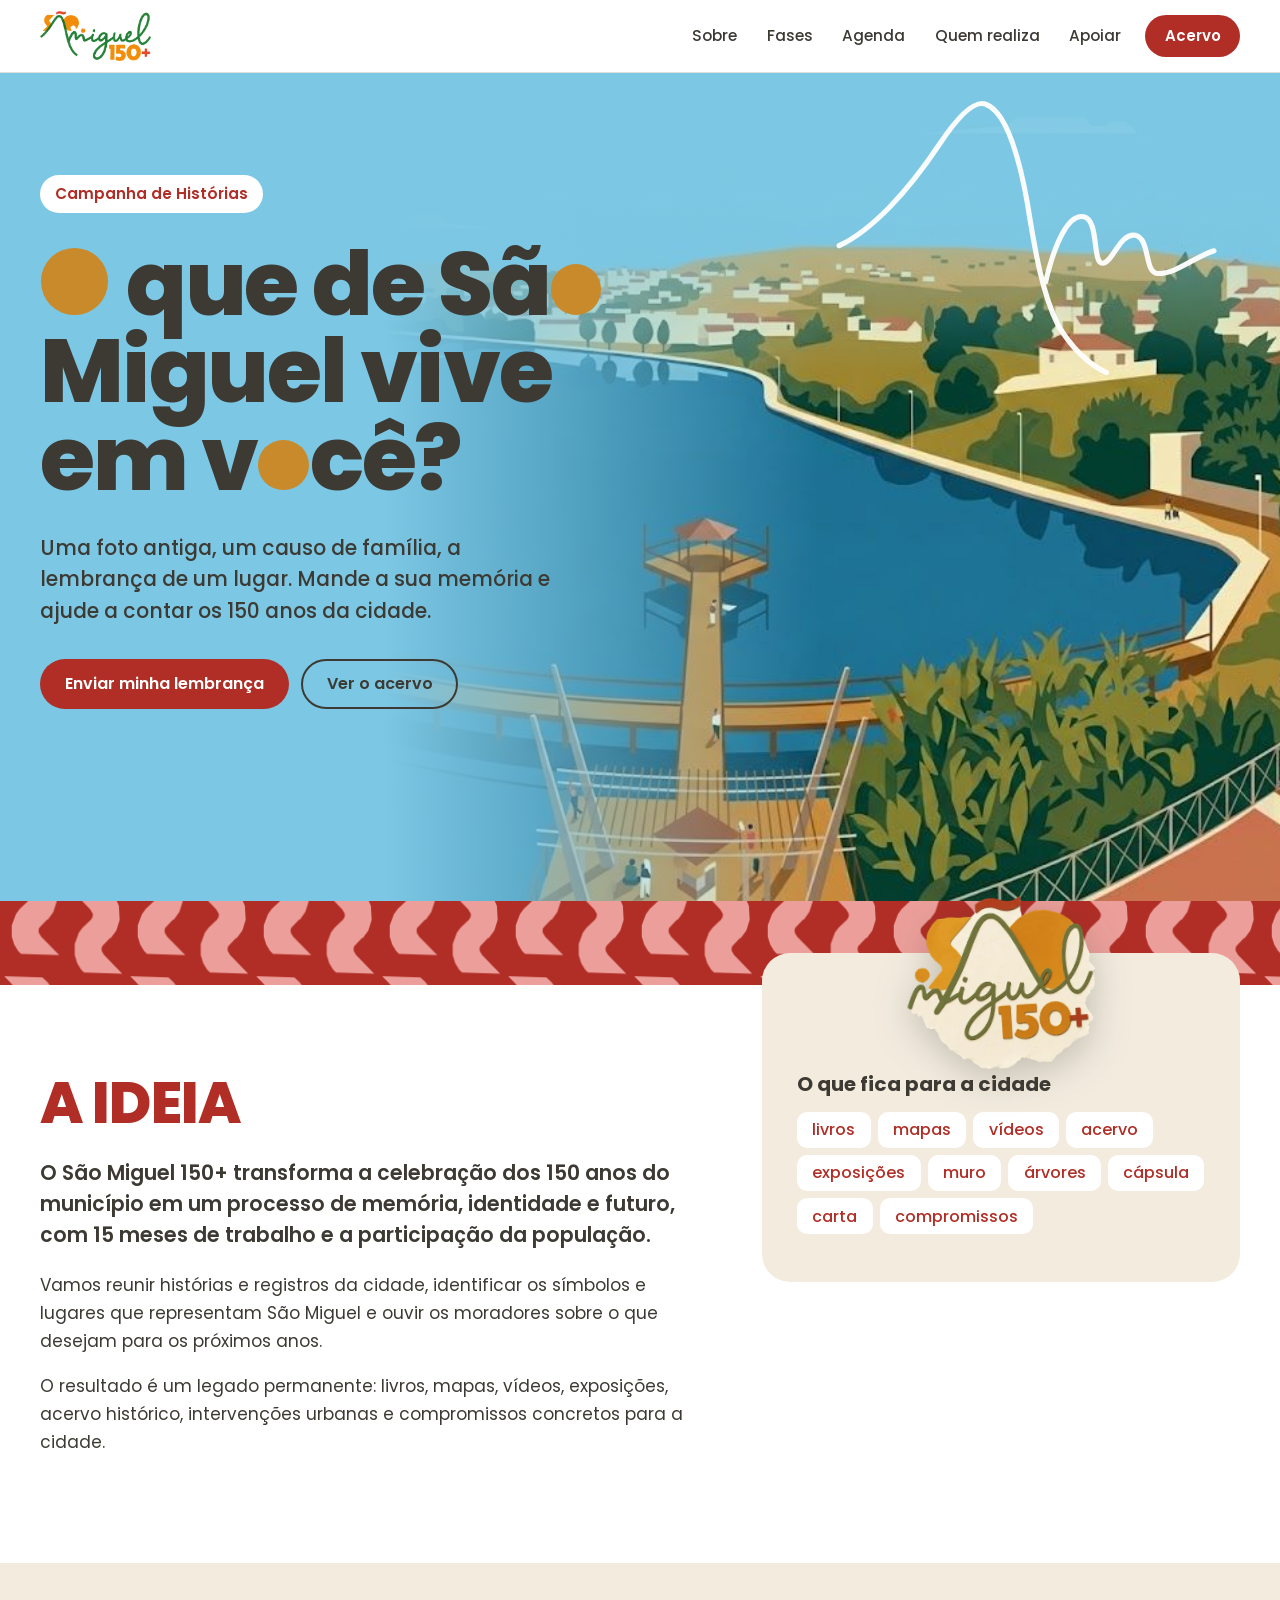
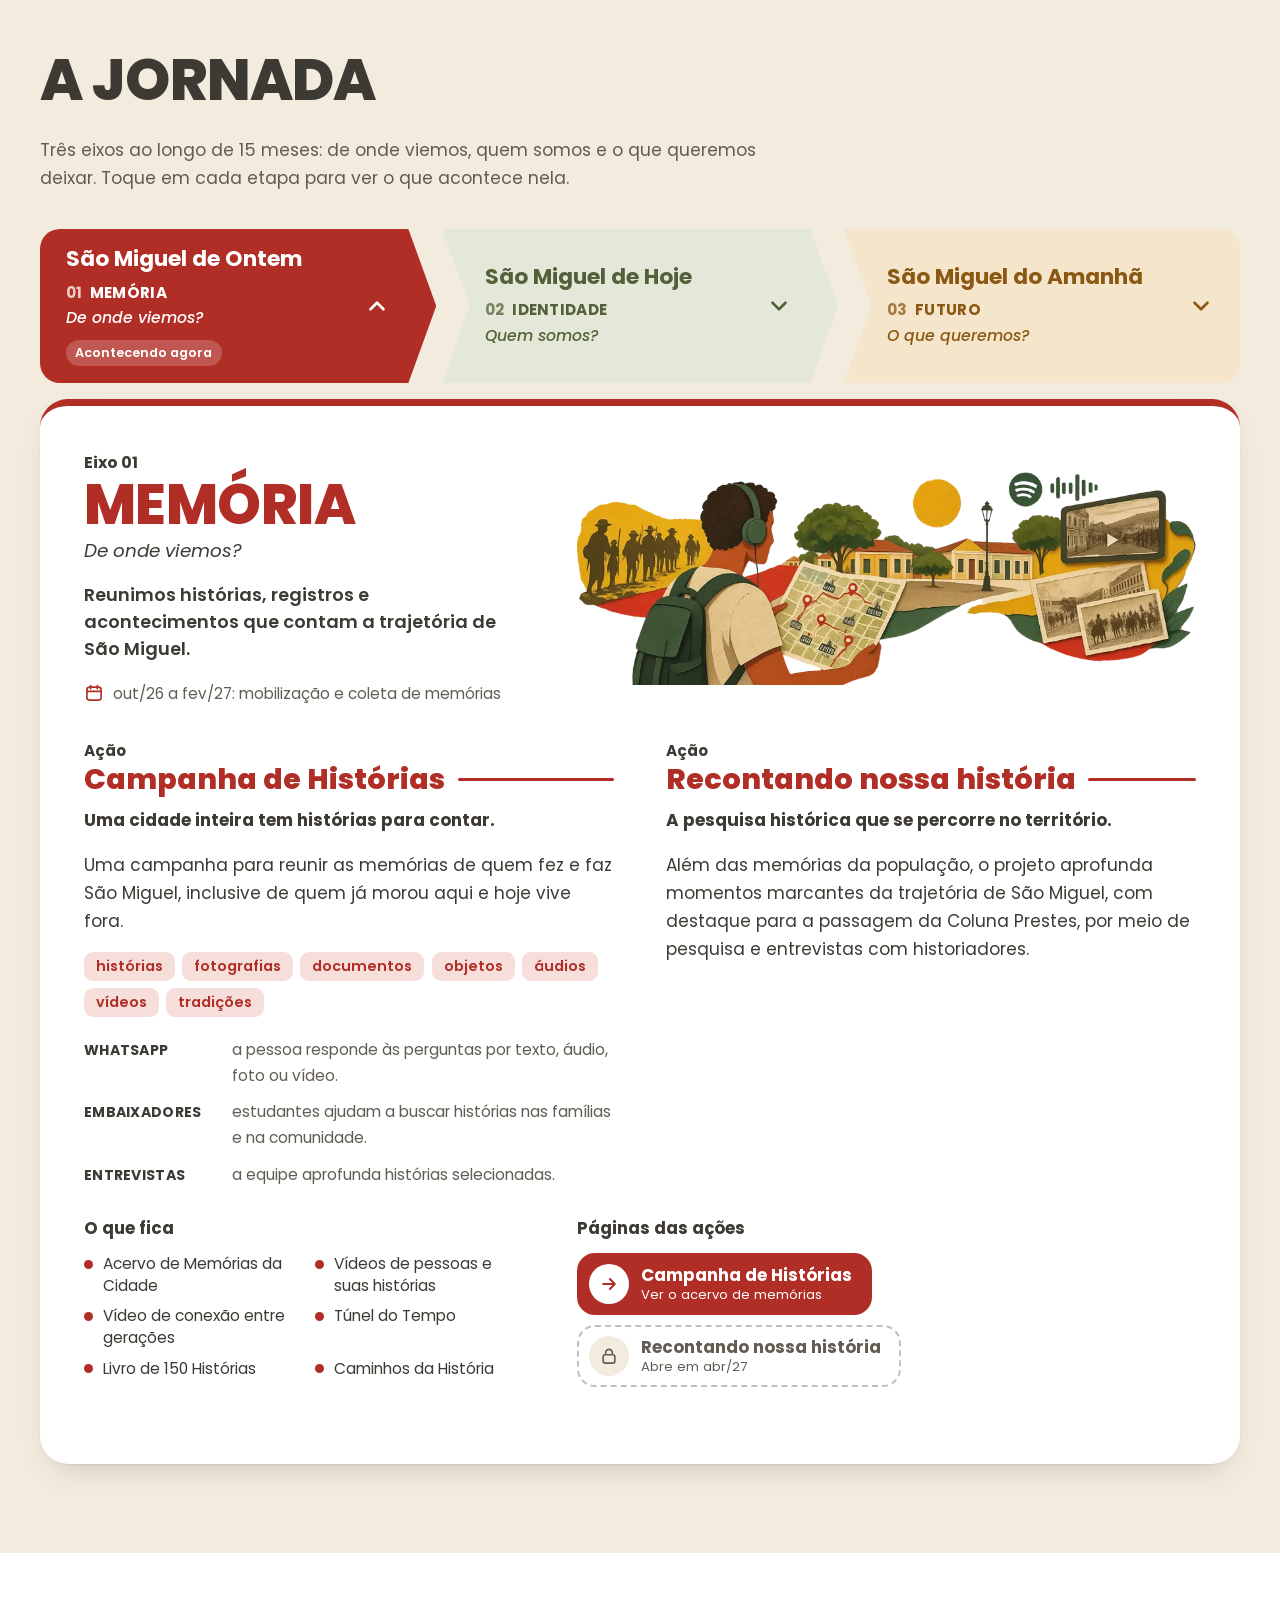
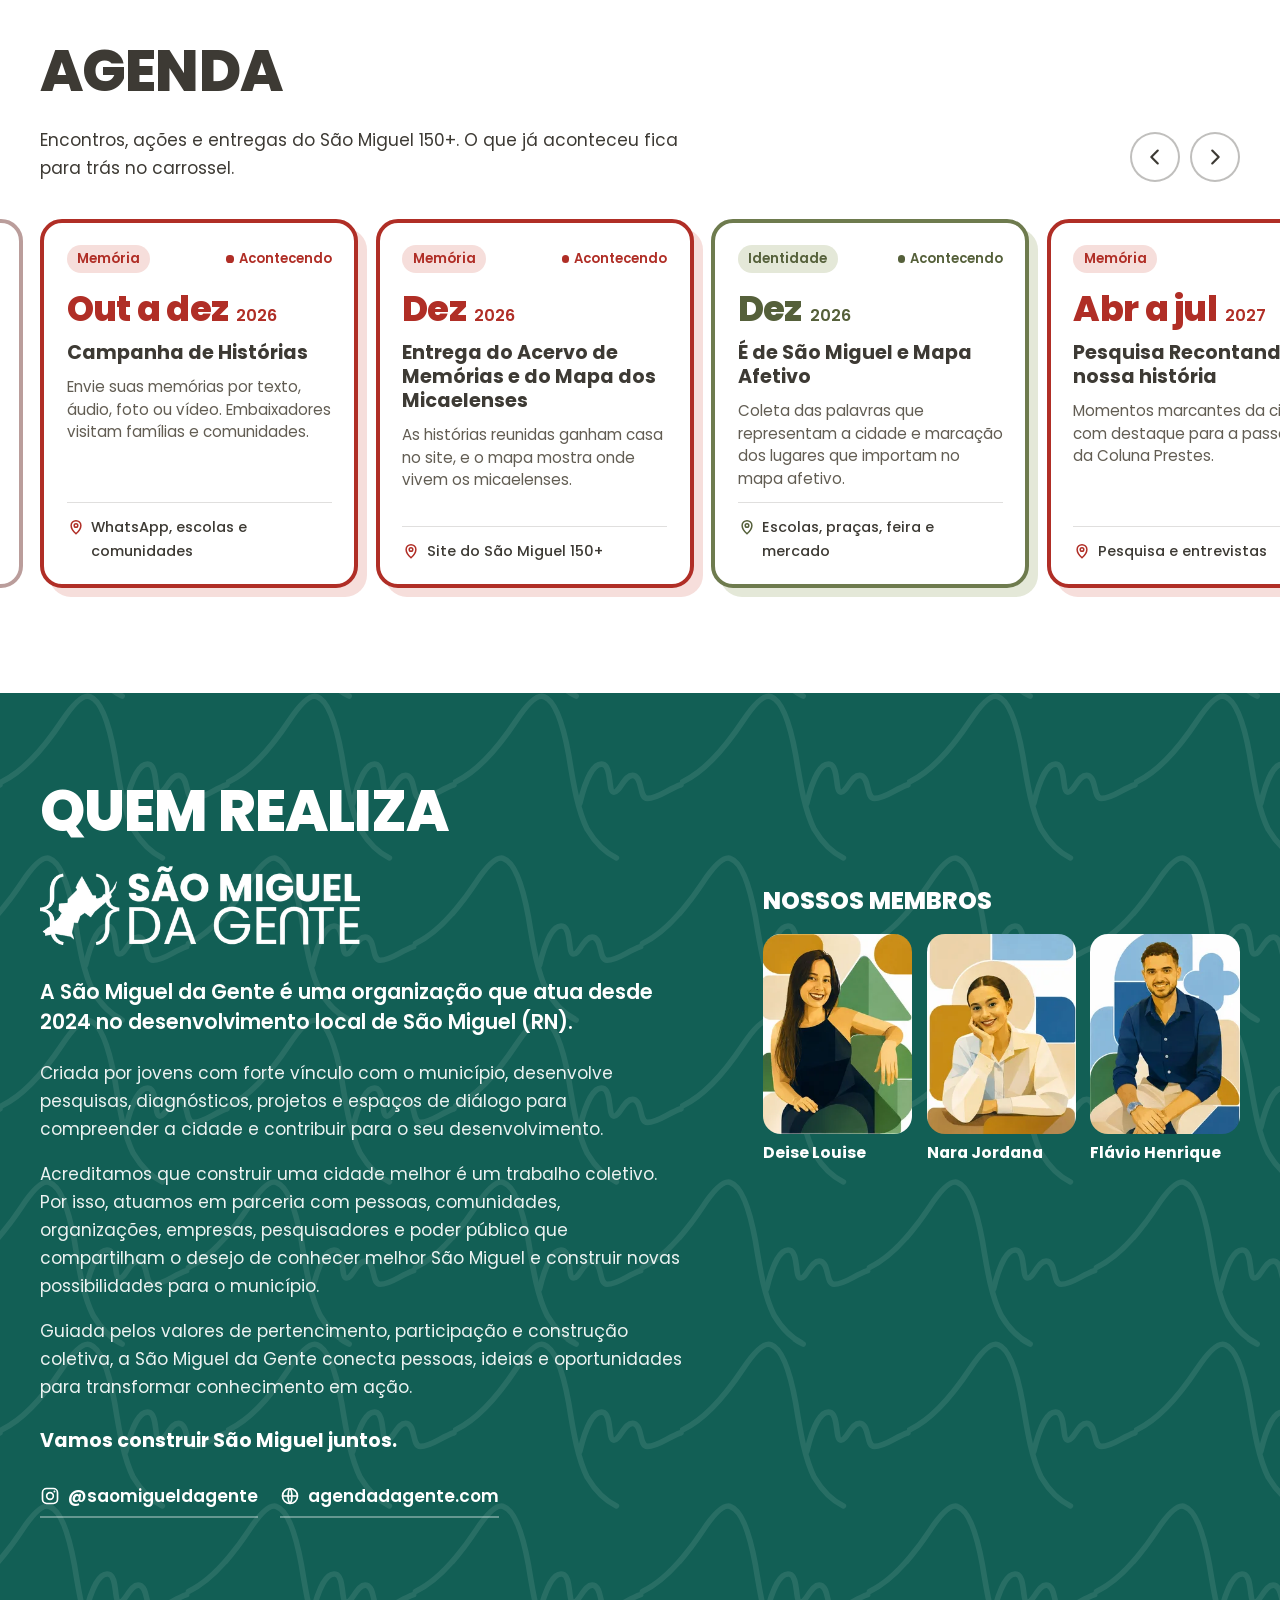
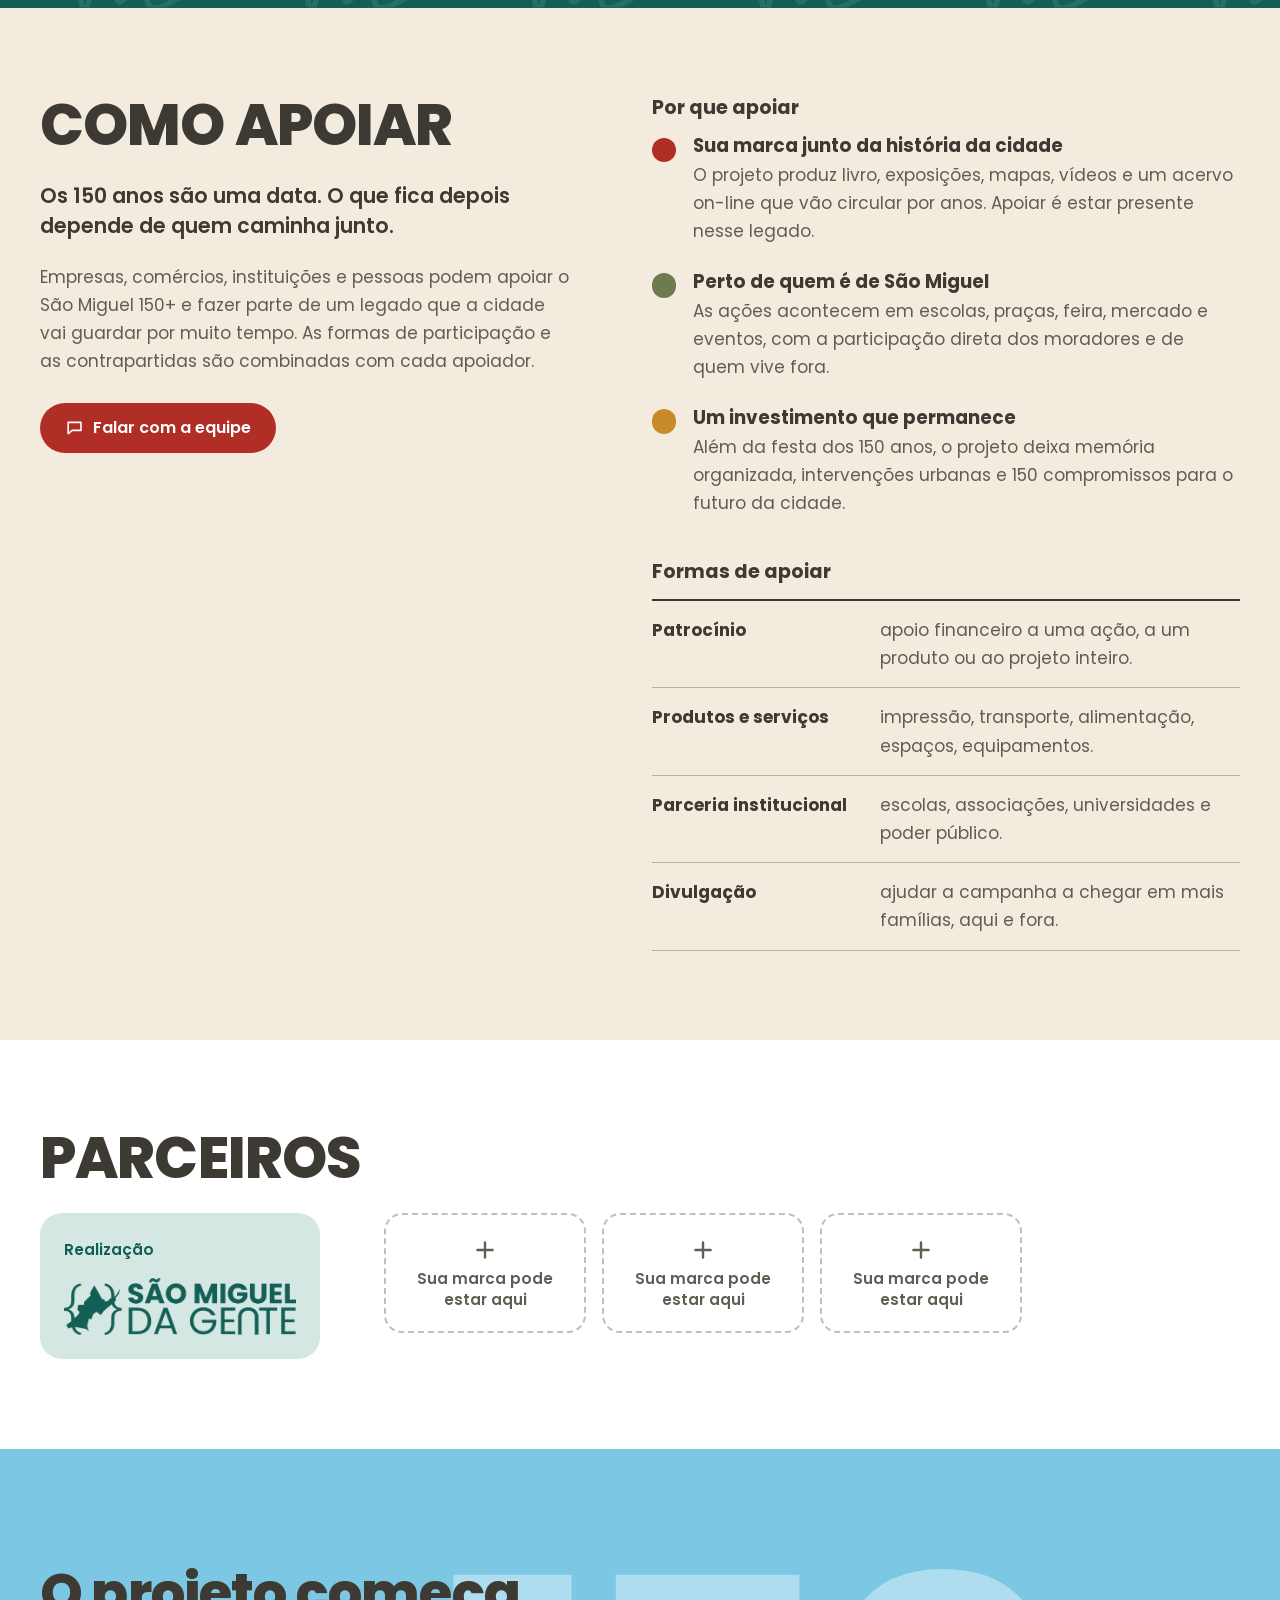
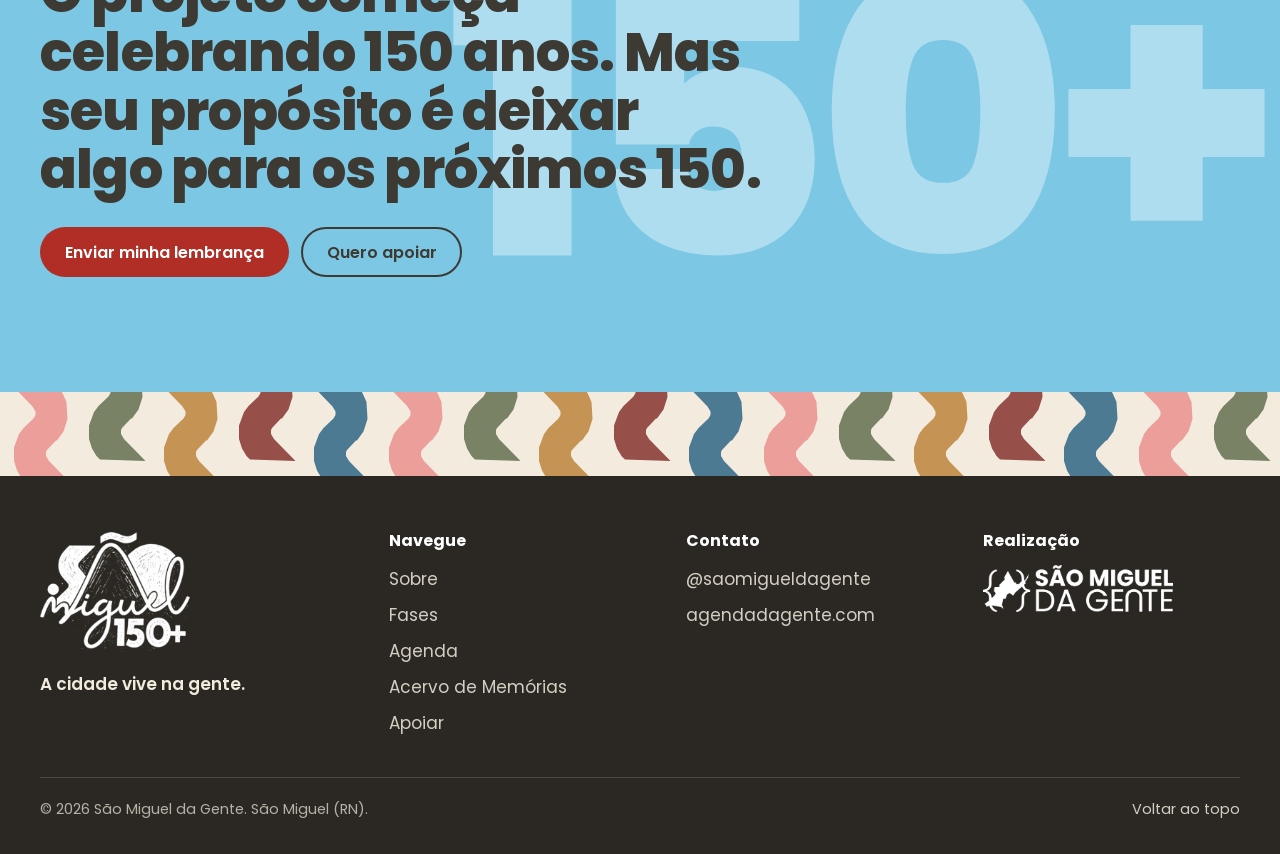
==== index.html @ bd88694e "first commit" ====
<!doctype html>
<html lang="pt-BR">
<head>
<meta charset="utf-8">
<meta name="viewport" content="width=device-width, initial-scale=1, viewport-fit=cover">
<title>São Miguel 150+ | A cidade vive na gente</title>
<meta name="description" content="São Miguel 150+ transforma a celebração dos 150 anos de São Miguel (RN) em um processo de memória, identidade e futuro, com a participação da população.">
<meta name="theme-color" content="#7CC7E4">
<link rel="preconnect" href="https://fonts.googleapis.com">
<link rel="preconnect" href="https://fonts.gstatic.com" crossorigin>
<link rel="stylesheet" href="https://fonts.googleapis.com/css2?family=Poppins:ital,wght@0,300;0,400;0,500;0,600;0,700;0,800;1,400;1,600&display=swap">
<link rel="stylesheet" href="css/estilo.css">
<script src="js/config.js"></script>
</head>
<body class="pagina-inicio">

<!-- Desenhos da marca usados como fundo (linha-montanha e ondas) -->
<svg class="defs-svg" aria-hidden="true" focusable="false" width="0" height="0">
  <defs>
    <path id="mv-a" d="M3,143 C35,128 70,90 100,45 C120,15 135,2 145,6 C162,12 175,45 185,100 C193,150 200,190 215,220 C230,245 245,258 262,266"/>
    <path id="mv-b" d="M203,178 C212,140 225,112 240,115 C255,118 248,160 258,160 C268,160 275,130 290,133 C305,137 298,170 312,170 C330,170 345,155 366,148"/>
    <g id="motivo" fill="none" stroke="#fff" stroke-width="9" stroke-linecap="round"><use href="#mv-a"/><use href="#mv-b"/></g>
    <pattern id="padrao-linhas" patternUnits="userSpaceOnUse" width="227" height="324">
      <g transform="scale(.62)">
        <use href="#motivo" x="0" y="0"/><use href="#motivo" x="-366" y="0"/><use href="#motivo" x="366" y="0"/>
        <use href="#motivo" x="-65" y="261"/><use href="#motivo" x="301" y="261"/>
        <use href="#motivo" x="-65" y="-261"/><use href="#motivo" x="301" y="-261"/>
      </g>
    </pattern>
    <path id="onda" d="M0,0 L55,57 L61,67 L61,74 L57,81 L37,100 L28,112 L18,139 L18,166 L24,185 L33,200 L40,207 L131,210 L88,166 L82,156 L82,148 L84,144 L102,125 L104,125 L117,107 L125,82 L123,48 L115,30 L103,14 L91,3Z"/>
    <pattern id="ondas-rosa" patternUnits="userSpaceOnUse" width="300" height="260" patternTransform="translate(0,-34) scale(.42)">
      <use href="#onda" x="10" y="0" fill="#EC9F9A"/><use href="#onda" x="160" y="44" fill="#EC9F9A"/>
    </pattern>
    <pattern id="ondas-cores" patternUnits="userSpaceOnUse" width="750" height="260" patternTransform="translate(0,-36) scale(.5)">
      <use href="#onda" x="10" y="44" fill="#EC9F9A"/><use href="#onda" x="160" y="0" fill="#798264"/><use href="#onda" x="310" y="44" fill="#C59354"/><use href="#onda" x="460" y="0" fill="#965049"/><use href="#onda" x="610" y="44" fill="#4D7A93"/>
    </pattern>
  </defs>
</svg>

<a class="pular" href="#conteudo">Pular para o conteúdo</a>

<header class="topo" id="topo">
  <div class="recipiente topo-interno">
    <a class="marca" href="#destaque" aria-label="São Miguel 150+, voltar ao início">
      <img data-logo src="assets/logo-sao-miguel-150.webp" alt="São Miguel 150+" width="682" height="306">
    </a>
    <button class="botao-menu" type="button" aria-expanded="false" aria-controls="menu-principal">
      <span class="botao-menu-icone" aria-hidden="true"><span></span><span></span><span></span></span>
      Menu
    </button>
    <nav class="navegacao" id="menu-principal" aria-label="Principal">
      <ul class="menu">
        <li><a href="#sobre">Sobre</a></li>
        <li><a href="#fases">Fases</a></li>
        <li><a href="#agenda">Agenda</a></li>
        <li><a href="#quem-realiza">Quem realiza</a></li>
        <li><a href="#apoiar">Apoiar</a></li>
        <li class="menu-acao"><a class="botao botao-vermelho botao-pequeno" data-link-acervo href="acervo.html">Acervo</a></li>
      </ul>
    </nav>
  </div>
</header>

<main id="conteudo">

  <!-- DESTAQUE: conteúdo vem do arquivo js/config.js -->
  <section class="destaque" id="destaque" aria-labelledby="destaque-titulo" data-tema="escuro">
    <div class="destaque-fundo" aria-hidden="true"></div>
    <svg class="destaque-grafismo" viewBox="0 0 368 274" aria-hidden="true" focusable="false">
      <g fill="none" stroke="#fff" stroke-width="5" stroke-linecap="round">
        <path pathLength="1" d="M3,143 C35,128 70,90 100,45 C120,15 135,2 145,6 C162,12 175,45 185,100 C193,150 200,190 215,220 C230,245 245,258 262,266"/>
        <path pathLength="1" d="M203,178 C212,140 225,112 240,115 C255,118 248,160 258,160 C268,160 275,130 290,133 C305,137 298,170 312,170 C330,170 345,155 366,148"/>
      </g>
    </svg>
    <div class="recipiente destaque-conteudo">
      <p class="destaque-rotulo" data-d="rotulo">Campanha de Histórias</p>
      <h1 class="destaque-titulo" id="destaque-titulo" data-d="titulo">O que de São Miguel vive em você?</h1>
      <p class="destaque-texto" data-d="texto"></p>
      <div class="botoes" data-d="botoes"></div>
    </div>
  </section>

  <!-- SOBRE -->
  <section class="sobre" id="sobre" aria-labelledby="sobre-titulo">
    <div class="faixa-ondas faixa-ondas-vermelha" aria-hidden="true">
      <svg width="100%" height="100%"><rect width="100%" height="100%" fill="url(#ondas-rosa)"/></svg>
    </div>
    <div class="recipiente sobre-grade">
      <div class="sobre-texto">
        <h2 class="titulo-secao cor-memoria" id="sobre-titulo">A ideia</h2>
        <p class="lead">O São Miguel 150+ transforma a celebração dos 150 anos do município em um processo de memória, identidade e futuro, com 15 meses de trabalho e a participação da população.</p>
        <p>Vamos reunir histórias e registros da cidade, identificar os símbolos e lugares que representam São Miguel e ouvir os moradores sobre o que desejam para os próximos anos.</p>
        <p>O resultado é um legado permanente: livros, mapas, vídeos, exposições, acervo histórico, intervenções urbanas e compromissos concretos para a cidade.</p>
      </div>
      <aside class="legado" aria-labelledby="legado-titulo">
        <img class="legado-selo" src="assets/selo-150.webp" alt="" width="352" height="319" loading="lazy">
        <h3 class="legado-titulo" id="legado-titulo">O que fica para a cidade</h3>
        <ul class="chips chips-legado">
          <li>livros</li><li>mapas</li><li>vídeos</li><li>acervo</li><li>exposições</li>
          <li>muro</li><li>árvores</li><li>cápsula</li><li>carta</li><li>compromissos</li>
        </ul>
      </aside>
    </div>
  </section>

  <!-- FASES / JORNADA -->
  <section class="fases" id="fases" aria-labelledby="fases-titulo">
    <div class="recipiente">
      <div class="cab-secao">
        <h2 class="titulo-secao" id="fases-titulo">A jornada</h2>
        <p>Três eixos ao longo de 15 meses: de onde viemos, quem somos e o que queremos deixar. Toque em cada etapa para ver o que acontece nela.</p>
      </div>

      <div class="jornada" data-jornada>

        <!-- EIXO 01 -->
        <button class="etapa" type="button" id="etapa-memoria" data-eixo="memoria" aria-expanded="false" aria-controls="painel-memoria">
          <span class="etapa-tempo">São Miguel de Ontem</span>
          <span class="etapa-nome"><span class="etapa-num">01</span>Memória</span>
          <span class="etapa-pergunta">De onde viemos?</span>
          <span class="etapa-status" data-status></span>
          <svg class="etapa-seta" viewBox="0 0 24 24" aria-hidden="true"><path d="M6 9l6 6 6-6" fill="none" stroke="currentColor" stroke-width="2.4" stroke-linecap="round" stroke-linejoin="round"/></svg>
        </button>
        <div class="painel" id="painel-memoria" role="region" aria-labelledby="etapa-memoria" data-eixo="memoria" hidden>
          <div class="painel-cab">
            <p class="painel-eixo">Eixo 01</p>
            <h3 class="painel-titulo">Memória</h3>
            <p class="painel-pergunta">De onde viemos?</p>
            <p class="painel-resumo">Reunimos histórias, registros e acontecimentos que contam a trajetória de São Miguel.</p>
            <p class="painel-periodo"><svg viewBox="0 0 24 24" aria-hidden="true"><rect x="3.5" y="5" width="17" height="15.5" rx="3" fill="none" stroke="currentColor" stroke-width="2"/><path d="M3.5 10h17M8 3v4M16 3v4" stroke="currentColor" stroke-width="2" stroke-linecap="round"/></svg>out/26 a fev/27: mobilização e coleta de memórias</p>
          </div>
          <img class="painel-ilustra" src="assets/ilustra-recontando.webp" alt="Ilustração de um jovem com fones de ouvido e um mapa da cidade, ao lado de fotos antigas e da passagem da Coluna Prestes" width="939" height="323" loading="lazy">
          <div class="painel-acoes">
            <article class="acao">
              <p class="acao-rotulo">Ação</p>
              <h4 class="acao-nome">Campanha de Histórias</h4>
              <p class="acao-chamada">Uma cidade inteira tem histórias para contar.</p>
              <p>Uma campanha para reunir as memórias de quem fez e faz São Miguel, inclusive de quem já morou aqui e hoje vive fora.</p>
              <ul class="chips chips-eixo"><li>histórias</li><li>fotografias</li><li>documentos</li><li>objetos</li><li>áudios</li><li>vídeos</li><li>tradições</li></ul>
              <dl class="participacao">
                <div><dt>WhatsApp</dt><dd>a pessoa responde às perguntas por texto, áudio, foto ou vídeo.</dd></div>
                <div><dt>Embaixadores</dt><dd>estudantes ajudam a buscar histórias nas famílias e na comunidade.</dd></div>
                <div><dt>Entrevistas</dt><dd>a equipe aprofunda histórias selecionadas.</dd></div>
              </dl>
            </article>
            <article class="acao">
              <p class="acao-rotulo">Ação</p>
              <h4 class="acao-nome">Recontando nossa história</h4>
              <p class="acao-chamada">A pesquisa histórica que se percorre no território.</p>
              <p>Além das memórias da população, o projeto aprofunda momentos marcantes da trajetória de São Miguel, com destaque para a passagem da Coluna Prestes, por meio de pesquisa e entrevistas com historiadores.</p>
            </article>
          </div>
          <div class="painel-produtos">
            <h4 class="painel-subtitulo">O que fica</h4>
            <ul class="lista-produtos">
              <li>Acervo de Memórias da Cidade</li><li>Vídeos de pessoas e suas histórias</li><li>Vídeo de conexão entre gerações</li><li>Túnel do Tempo</li><li>Livro de 150 Histórias</li><li>Caminhos da História</li>
            </ul>
          </div>
          <div class="painel-paginas">
            <h4 class="painel-subtitulo">Páginas das ações</h4>
            <div class="paginas-botoes" data-acoes="memoria"></div>
          </div>
        </div>

        <!-- EIXO 02 -->
        <button class="etapa" type="button" id="etapa-identidade" data-eixo="identidade" aria-expanded="false" aria-controls="painel-identidade">
          <span class="etapa-tempo">São Miguel de Hoje</span>
          <span class="etapa-nome"><span class="etapa-num">02</span>Identidade</span>
          <span class="etapa-pergunta">Quem somos?</span>
          <span class="etapa-status" data-status></span>
          <svg class="etapa-seta" viewBox="0 0 24 24" aria-hidden="true"><path d="M6 9l6 6 6-6" fill="none" stroke="currentColor" stroke-width="2.4" stroke-linecap="round" stroke-linejoin="round"/></svg>
        </button>
        <div class="painel" id="painel-identidade" role="region" aria-labelledby="etapa-identidade" data-eixo="identidade" hidden>
          <div class="painel-cab">
            <p class="painel-eixo">Eixo 02</p>
            <h3 class="painel-titulo">Identidade</h3>
            <p class="painel-pergunta">Quem somos?</p>
            <p class="painel-resumo">Reconhecemos as pessoas, lugares e características que fazem São Miguel ser São Miguel.</p>
            <p class="painel-periodo"><svg viewBox="0 0 24 24" aria-hidden="true"><rect x="3.5" y="5" width="17" height="15.5" rx="3" fill="none" stroke="currentColor" stroke-width="2"/><path d="M3.5 10h17M8 3v4M16 3v4" stroke="currentColor" stroke-width="2" stroke-linecap="round"/></svg>mar/27 a jun/27: identidade, pesquisa histórica e organização do acervo</p>
          </div>
          <img class="painel-ilustra" src="assets/ilustra-mapa-afetivo.webp" alt="Ilustração de famílias e crianças marcando lugares em um grande mapa da cidade" width="843" height="496" loading="lazy">
          <div class="painel-acoes">
            <article class="acao">
              <p class="acao-rotulo">Ação</p>
              <h4 class="acao-nome">É de São Miguel</h4>
              <p class="acao-chamada">Palavras que representam uma cidade.</p>
              <p>Coleta de palavras, expressões, costumes e objetos que as pessoas associam a São Miguel, em escolas, praças, feira, mercado, eventos e redes sociais.</p>
              <p class="acao-pergunta">Qual palavra representa São Miguel para você?</p>
            </article>
            <article class="acao">
              <p class="acao-rotulo">Ação</p>
              <h4 class="acao-nome">Mapa Afetivo</h4>
              <p class="acao-chamada">Um mapa construído por quem vive a cidade.</p>
              <p>Em um grande mapa físico, os moradores marcam os lugares que têm significado em suas vidas: a infância, os encontros de família, o lugar que representa São Miguel, o lugar que não pode ser esquecido.</p>
              <p><strong>Versão infantil:</strong> as crianças desenham o lugar de São Miguel que mais importa para elas, e os desenhos entram no mapa afetivo da cidade.</p>
            </article>
          </div>
          <div class="painel-produtos">
            <h4 class="painel-subtitulo">O que fica</h4>
            <ul class="lista-produtos">
              <li>Mapa dos Micaelenses</li><li>Dicionário Afetivo</li><li>Muro de São Miguel</li><li>Mapa Afetivo</li>
            </ul>
          </div>
          <div class="painel-paginas">
            <h4 class="painel-subtitulo">Páginas das ações</h4>
            <div class="paginas-botoes" data-acoes="identidade"></div>
          </div>
        </div>

        <!-- EIXO 03 -->
        <button class="etapa" type="button" id="etapa-futuro" data-eixo="futuro" aria-expanded="false" aria-controls="painel-futuro">
          <span class="etapa-tempo">São Miguel do Amanhã</span>
          <span class="etapa-nome"><span class="etapa-num">03</span>Futuro</span>
          <span class="etapa-pergunta">O que queremos?</span>
          <span class="etapa-status" data-status></span>
          <svg class="etapa-seta" viewBox="0 0 24 24" aria-hidden="true"><path d="M6 9l6 6 6-6" fill="none" stroke="currentColor" stroke-width="2.4" stroke-linecap="round" stroke-linejoin="round"/></svg>
        </button>
        <div class="painel" id="painel-futuro" role="region" aria-labelledby="etapa-futuro" data-eixo="futuro" hidden>
          <div class="painel-cab">
            <p class="painel-eixo">Eixo 03</p>
            <h3 class="painel-titulo">Futuro</h3>
            <p class="painel-pergunta">O que queremos deixar?</p>
            <p class="painel-resumo">Ouvimos a população e transformamos desejos em compromissos e legados.</p>
            <p class="painel-periodo"><svg viewBox="0 0 24 24" aria-hidden="true"><rect x="3.5" y="5" width="17" height="15.5" rx="3" fill="none" stroke="currentColor" stroke-width="2"/><path d="M3.5 10h17M8 3v4M16 3v4" stroke="currentColor" stroke-width="2" stroke-linecap="round"/></svg>jul/27 a dez/27: escuta sobre o futuro, compromissos e grande entrega final</p>
          </div>
          <img class="painel-ilustra" src="assets/ilustra-arvore.webp" alt="Ilustração de moradores registrando ideias na árvore do futuro e recebendo mudas na praça" width="1024" height="434" loading="lazy">
          <div class="painel-acoes">
            <article class="acao">
              <p class="acao-rotulo">Ação</p>
              <h4 class="acao-nome">Escuta São Miguel</h4>
              <p class="acao-chamada">O que São Miguel tem de bom, o que precisa mudar e o que ainda precisa existir.</p>
              <p>Cada pessoa registra sua resposta na árvore do futuro e recebe uma muda para plantar.</p>
              <ol class="perguntas">
                <li>O que São Miguel tem de bom e não pode perder?</li>
                <li>O que precisa ser diferente nos próximos anos?</li>
                <li>O que ainda não existe e deveria existir em São Miguel?</li>
              </ol>
            </article>
            <article class="acao">
              <p class="acao-rotulo">Ação</p>
              <h4 class="acao-nome">Rodas de Conversa</h4>
              <p class="acao-chamada">Encontros presenciais para aprofundar o que a população levantou.</p>
              <p>Rodas por tema e rodas gerais, reunindo diferentes perspectivas sobre o futuro da cidade.</p>
              <ul class="chips chips-eixo"><li>infância</li><li>juventude</li><li>mulheres</li><li>educação</li><li>cultura</li><li>trabalho</li><li>meio ambiente</li></ul>
            </article>
          </div>
          <div class="painel-produtos">
            <h4 class="painel-subtitulo">O que fica</h4>
            <ul class="lista-produtos">
              <li>150 Compromissos de São Miguel</li><li>Carta de São Miguel para o Futuro</li><li>Cápsula do Futuro</li>
            </ul>
          </div>
          <div class="painel-paginas">
            <h4 class="painel-subtitulo">Páginas das ações</h4>
            <div class="paginas-botoes" data-acoes="futuro"></div>
          </div>
        </div>

      </div>
    </div>
  </section>

  <!-- AGENDA -->
  <section class="agenda" id="agenda" aria-labelledby="agenda-titulo">
    <div class="recipiente cab-secao cab-com-controles">
      <div>
        <h2 class="titulo-secao" id="agenda-titulo">Agenda</h2>
        <p>Encontros, ações e entregas do São Miguel 150+. O que já aconteceu fica para trás no carrossel.</p>
      </div>
      <div class="controles" aria-label="Navegar pela agenda">
        <button class="botao-circulo" type="button" data-carrossel="anterior" aria-label="Eventos anteriores">
          <svg viewBox="0 0 24 24" aria-hidden="true"><path d="M15 5l-7 7 7 7" fill="none" stroke="currentColor" stroke-width="2.4" stroke-linecap="round" stroke-linejoin="round"/></svg>
        </button>
        <button class="botao-circulo" type="button" data-carrossel="proximo" aria-label="Próximos eventos">
          <svg viewBox="0 0 24 24" aria-hidden="true"><path d="M9 5l7 7-7 7" fill="none" stroke="currentColor" stroke-width="2.4" stroke-linecap="round" stroke-linejoin="round"/></svg>
        </button>
      </div>
    </div>
    <div class="carrossel" tabindex="0" role="region" aria-label="Eventos da agenda">
      <ol class="trilho" data-trilho></ol>
    </div>
  </section>

  <!-- QUEM REALIZA -->
  <section class="quem" id="quem-realiza" aria-labelledby="quem-titulo">
    <svg class="padrao-fundo" aria-hidden="true" focusable="false"><rect width="100%" height="100%" fill="url(#padrao-linhas)"/></svg>
    <div class="recipiente quem-grade">
      <div class="quem-texto">
        <h2 class="titulo-secao" id="quem-titulo">Quem realiza</h2>
        <img class="quem-logo" src="assets/smdg-branco.png" alt="São Miguel da Gente" width="534" height="131" loading="lazy">
        <p class="lead">A São Miguel da Gente é uma organização que atua desde 2024 no desenvolvimento local de São Miguel (RN).</p>
        <p>Criada por jovens com forte vínculo com o município, desenvolve pesquisas, diagnósticos, projetos e espaços de diálogo para compreender a cidade e contribuir para o seu desenvolvimento.</p>
        <p>Acreditamos que construir uma cidade melhor é um trabalho coletivo. Por isso, atuamos em parceria com pessoas, comunidades, organizações, empresas, pesquisadores e poder público que compartilham o desejo de conhecer melhor São Miguel e construir novas possibilidades para o município.</p>
        <p>Guiada pelos valores de pertencimento, participação e construção coletiva, a São Miguel da Gente conecta pessoas, ideias e oportunidades para transformar conhecimento em ação.</p>
        <p class="quem-assinatura">Vamos construir São Miguel juntos.</p>
        <ul class="quem-links">
          <li><a data-instagram href="https://instagram.com/saomigueldagente"><svg viewBox="0 0 24 24" aria-hidden="true"><rect x="3" y="3" width="18" height="18" rx="5" fill="none" stroke="currentColor" stroke-width="2"/><circle cx="12" cy="12" r="4" fill="none" stroke="currentColor" stroke-width="2"/><circle cx="17.3" cy="6.7" r="1.2" fill="currentColor"/></svg>@saomigueldagente</a></li>
          <li><a data-site href="https://agendadagente.com"><svg viewBox="0 0 24 24" aria-hidden="true"><circle cx="12" cy="12" r="9" fill="none" stroke="currentColor" stroke-width="2"/><path d="M3 12h18M12 3c3 3.2 3 14.8 0 18M12 3c-3 3.2-3 14.8 0 18" fill="none" stroke="currentColor" stroke-width="2"/></svg>agendadagente.com</a></li>
        </ul>
      </div>
      <div class="membros">
        <h3 class="membros-titulo">Nossos membros</h3>
        <ul class="membros-lista">
          <li><figure><img src="assets/membro-deise-louise.webp" alt="Retrato ilustrado de Deise Louise" width="253" height="327" loading="lazy"><figcaption>Deise Louise</figcaption></figure></li>
          <li><figure><img src="assets/membro-nara-jordana.webp" alt="Retrato ilustrado de Nara Jordana" width="230" height="327" loading="lazy"><figcaption>Nara Jordana</figcaption></figure></li>
          <li><figure><img src="assets/membro-flavio-henrique.webp" alt="Retrato ilustrado de Flávio Henrique" width="234" height="330" loading="lazy"><figcaption>Flávio Henrique</figcaption></figure></li>
        </ul>
      </div>
    </div>
  </section>

  <!-- APOIAR -->
  <section class="apoiar" id="apoiar" aria-labelledby="apoiar-titulo">
    <div class="recipiente apoiar-grade">
      <div class="apoiar-intro">
        <h2 class="titulo-secao" id="apoiar-titulo">Como apoiar</h2>
        <p class="lead">Os 150 anos são uma data. O que fica depois depende de quem caminha junto.</p>
        <p>Empresas, comércios, instituições e pessoas podem apoiar o São Miguel 150+ e fazer parte de um legado que a cidade vai guardar por muito tempo. As formas de participação e as contrapartidas são combinadas com cada apoiador.</p>
        <div class="botoes">
          <a class="botao botao-vermelho" data-contato="Olá! Quero saber como apoiar o São Miguel 150+." href="#apoiar">
            <svg viewBox="0 0 24 24" aria-hidden="true"><path d="M4 5.5h16v10H9l-5 4z" fill="none" stroke="currentColor" stroke-width="2" stroke-linejoin="round"/></svg>
            Falar com a equipe
          </a>
          <a class="botao botao-contorno" data-apresentacao href="#" hidden>Ver apresentação do projeto</a>
        </div>
      </div>
      <div class="apoiar-detalhes">
        <h3 class="apoiar-subtitulo">Por que apoiar</h3>
        <ul class="motivos">
          <li style="--cor: var(--memoria)">
            <h4>Sua marca junto da história da cidade</h4>
            <p>O projeto produz livro, exposições, mapas, vídeos e um acervo on-line que vão circular por anos. Apoiar é estar presente nesse legado.</p>
          </li>
          <li style="--cor: var(--identidade)">
            <h4>Perto de quem é de São Miguel</h4>
            <p>As ações acontecem em escolas, praças, feira, mercado e eventos, com a participação direta dos moradores e de quem vive fora.</p>
          </li>
          <li style="--cor: var(--futuro)">
            <h4>Um investimento que permanece</h4>
            <p>Além da festa dos 150 anos, o projeto deixa memória organizada, intervenções urbanas e 150 compromissos para o futuro da cidade.</p>
          </li>
        </ul>
        <h3 class="apoiar-subtitulo">Formas de apoiar</h3>
        <ul class="formas">
          <li><strong>Patrocínio</strong><span>apoio financeiro a uma ação, a um produto ou ao projeto inteiro.</span></li>
          <li><strong>Produtos e serviços</strong><span>impressão, transporte, alimentação, espaços, equipamentos.</span></li>
          <li><strong>Parceria institucional</strong><span>escolas, associações, universidades e poder público.</span></li>
          <li><strong>Divulgação</strong><span>ajudar a campanha a chegar em mais famílias, aqui e fora.</span></li>
        </ul>
      </div>
    </div>
  </section>

  <!-- PARCEIROS -->
  <section class="parceiros" id="parceiros" aria-labelledby="parceiros-titulo">
    <div class="recipiente">
      <h2 class="titulo-secao" id="parceiros-titulo">Parceiros</h2>
      <div class="parceiros-grade">
        <div class="realizacao">
          <p>Realização</p>
          <img class="logo-claro" src="assets/smdg-verde.png" alt="São Miguel da Gente" width="534" height="131" loading="lazy">
          <img class="logo-escuro" src="assets/smdg-branco.png" alt="" width="534" height="131" loading="lazy">
        </div>
        <ul class="parceiros-lista" data-parceiros></ul>
      </div>
    </div>
  </section>

  <!-- CHAMADA FINAL -->
  <section class="chamada" aria-labelledby="chamada-titulo">
    <div class="recipiente chamada-interna">
      <p class="chamada-numero" aria-hidden="true">150+</p>
      <h2 class="chamada-titulo" id="chamada-titulo">O projeto começa celebrando 150 anos. Mas seu propósito é deixar algo para os próximos 150.</h2>
      <div class="botoes">
        <a class="botao botao-vermelho" data-contato="Oi! Quero enviar uma lembrança para o São Miguel 150+." href="#">Enviar minha lembrança</a>
        <a class="botao botao-contorno-escuro" href="#apoiar">Quero apoiar</a>
      </div>
    </div>
  </section>
</main>

<footer class="rodape">
  <div class="faixa-ondas faixa-ondas-cores" aria-hidden="true">
    <svg width="100%" height="100%"><rect width="100%" height="100%" fill="url(#ondas-cores)"/></svg>
  </div>
  <div class="recipiente rodape-grade">
    <div class="rodape-marca">
      <img src="assets/logo-150-branco.webp" alt="São Miguel 150+" width="420" height="342" loading="lazy">
      <p>A cidade vive na gente.</p>
    </div>
    <nav class="rodape-nav" aria-label="Rodapé">
      <h2>Navegue</h2>
      <ul>
        <li><a href="#sobre">Sobre</a></li>
        <li><a href="#fases">Fases</a></li>
        <li><a href="#agenda">Agenda</a></li>
        <li><a data-link-acervo href="acervo.html">Acervo de Memórias</a></li>
        <li><a href="#apoiar">Apoiar</a></li>
      </ul>
    </nav>
    <div class="rodape-contato">
      <h2>Contato</h2>
      <ul data-lista-contato></ul>
    </div>
    <div class="rodape-realizacao">
      <h2>Realização</h2>
      <img src="assets/smdg-branco.png" alt="São Miguel da Gente" width="534" height="131" loading="lazy">
    </div>
  </div>
  <div class="recipiente rodape-base">
    <p>© <span data-ano>2026</span> São Miguel da Gente. São Miguel (RN).</p>
    <a href="#destaque">Voltar ao topo</a>
  </div>
</footer>

<script src="js/comum.js"></script>
<script src="js/inicio.js"></script>
</body>
</html>
---- css/estilo.css ----
/* =====================================================================
   SÃO MIGUEL 150+  |  ESTILO
   Cores e tipografia tiradas da identidade visual do projeto.
   ===================================================================== */

:root {
  /* Marca (fixas) */
  --ceu: #7CC7E4;
  --memoria: #B02E26;
  --identidade: #6E7B4E;
  --futuro: #C98A2B;
  --futuro-forte: #A2691B;
  --teal: #125F55;
  --azul: #1D7396;
  --laranja: #F38B08;
  --rosa: #EC9F9A;
  --vinho: #965049;
  --creme: #F2EBDE;
  --tinta: #3D3A34;

  /* Variáveis que mudam no modo escuro */
  --bg: #FFFFFF;
  --bg-alt: #F2EBDE;
  --superficie: #FFFFFF;
  --texto: #3D3A34;
  --texto-2: #625D53;
  --linha: rgba(61, 58, 52, .16);
  --linha-forte: rgba(61, 58, 52, .32);
  --memoria-tx: #B02E26;
  --identidade-tx: #55603A;
  --futuro-tx: #8A5813;
  --teal-tx: #125F55;
  --memoria-claro: #F6DEDB;
  --identidade-claro: #E4E8D8;
  --futuro-claro: #F4E5CB;
  --teal-claro: #D5E7E3;
  --papel-rosa: #FBE3E0;
  --papel-ocre: #F6E8CE;
  --papel-oliva: #E7EADC;
  --papel-ceu: #DDEFF7;
  --papel-creme: #F2EBDE;
  --sombra: 0 1px 2px rgba(61, 58, 52, .06), 0 14px 32px -18px rgba(61, 58, 52, .35);

  --fonte: 'Poppins', system-ui, -apple-system, 'Segoe UI', Helvetica, Arial, sans-serif;
  --larg: 1200px;
  --margem: max(1.25rem, calc((100vw - var(--larg)) / 2));
  --altura-topo: 72px;

  color-scheme: light dark;
  box-sizing: border-box;
  padding-top: env(safe-area-inset-top, 0px);
  padding-bottom: env(safe-area-inset-bottom, 0px);
}

@media (prefers-color-scheme: dark) {
  :root:not([data-theme="light"]) {
    --bg: #1C1A17;
    --bg-alt: #262320;
    --superficie: #2C2925;
    --texto: #F2EBDE;
    --texto-2: #CBC2B3;
    --linha: rgba(242, 235, 222, .16);
    --linha-forte: rgba(242, 235, 222, .34);
    --memoria-tx: #F29B91;
    --identidade-tx: #BFCB98;
    --futuro-tx: #EDBB6E;
    --teal-tx: #8FD0C4;
    --memoria-claro: #432825;
    --identidade-claro: #31372A;
    --futuro-claro: #43361F;
    --teal-claro: #1E3934;
    --papel-rosa: #3B2826;
    --papel-ocre: #3A3122;
    --papel-oliva: #2E3327;
    --papel-ceu: #20333B;
    --papel-creme: #2C2925;
    --sombra: 0 1px 2px rgba(0, 0, 0, .3), 0 14px 32px -18px rgba(0, 0, 0, .7);
  }
}
:root[data-theme="dark"] {
  --bg: #1C1A17;
  --bg-alt: #262320;
  --superficie: #2C2925;
  --texto: #F2EBDE;
  --texto-2: #CBC2B3;
  --linha: rgba(242, 235, 222, .16);
  --linha-forte: rgba(242, 235, 222, .34);
  --memoria-tx: #F29B91;
  --identidade-tx: #BFCB98;
  --futuro-tx: #EDBB6E;
  --teal-tx: #8FD0C4;
  --memoria-claro: #432825;
  --identidade-claro: #31372A;
  --futuro-claro: #43361F;
  --teal-claro: #1E3934;
  --papel-rosa: #3B2826;
  --papel-ocre: #3A3122;
  --papel-oliva: #2E3327;
  --papel-ceu: #20333B;
  --papel-creme: #2C2925;
  --sombra: 0 1px 2px rgba(0, 0, 0, .3), 0 14px 32px -18px rgba(0, 0, 0, .7);
}

/* ---------- Base ---------- */
*, *::before, *::after { box-sizing: inherit; }
html { scroll-behavior: smooth; scroll-padding-top: calc(env(safe-area-inset-top, 0px) + var(--altura-topo) + 12px); }
body {
  margin: 0;
  background: var(--bg);
  color: var(--texto);
  font-family: var(--fonte);
  font-size: 1.0625rem;
  line-height: 1.65;
  -webkit-font-smoothing: antialiased;
  text-rendering: optimizeLegibility;
}
img { max-width: 100%; height: auto; display: block; }
a { color: inherit; }
p { margin: 0 0 1em; }
h1, h2, h3, h4 { margin: 0; line-height: 1.15; }
ul, ol { margin: 0; }
button { font: inherit; color: inherit; }
:focus-visible { outline: 3px solid var(--azul); outline-offset: 3px; border-radius: 6px; }
.defs-svg { position: absolute; width: 0; height: 0; overflow: hidden; }
[hidden] { display: none !important; }
.sr { position: absolute !important; width: 1px; height: 1px; overflow: hidden; clip: rect(0 0 0 0); clip-path: inset(50%); white-space: nowrap; }
.recipiente { width: min(100% - 2.5rem, var(--larg)); margin-inline: auto; }
.pular { position: absolute; left: 1rem; top: -100px; z-index: 100; background: var(--tinta); color: #fff; padding: .7rem 1rem; border-radius: 10px; }
.pular:focus { top: calc(env(safe-area-inset-top, 0px) + 1rem); }

@media (prefers-reduced-motion: reduce) {
  html { scroll-behavior: auto; }
  *, *::before, *::after { animation-duration: .01ms !important; animation-iteration-count: 1 !important; transition-duration: .01ms !important; }
}

/* ---------- Tipografia ---------- */
.titulo-secao {
  font-weight: 800;
  font-size: clamp(2.1rem, 5vw, 3.6rem);
  line-height: 1;
  letter-spacing: -.015em;
  text-transform: uppercase;
  margin-bottom: .45em;
}
.lead { font-size: clamp(1.12rem, 1.6vw, 1.3rem); font-weight: 600; line-height: 1.5; }
.cor-memoria { color: var(--memoria-tx); }
.cab-secao { max-width: 46rem; }
.cab-secao > p { color: var(--texto-2); font-size: 1.08rem; }

/* Bolinha que substitui a letra "o", como na marca */
.bola {
  display: inline-block;
  width: .56em; height: .56em; line-height: .56em;
  border-radius: 50%;
  background: var(--futuro);
  color: transparent;
  overflow: hidden;
  vertical-align: baseline;
  margin-inline: .015em;
}
.sem-quebra { white-space: nowrap; }
.bola-g { width: .74em; height: .74em; line-height: .74em; margin-right: .04em; }

/* ---------- Botões ---------- */
.botoes { display: flex; flex-wrap: wrap; gap: .75rem; margin-top: 1.75rem; }
.botao {
  display: inline-flex; align-items: center; justify-content: center; gap: .55em;
  min-height: 50px; padding: .7em 1.45em;
  border-radius: 999px; border: 2px solid transparent;
  font: 600 1rem/1.2 var(--fonte); text-decoration: none; cursor: pointer;
  transition: background-color .18s ease, color .18s ease, border-color .18s ease, transform .12s ease;
}
.botao svg { width: 1.2em; height: 1.2em; flex: none; }
.botao:active { transform: translateY(1px); }
.botao-vermelho { background: var(--memoria); color: #fff; }
.botao-vermelho:hover { background: #8F231D; }
.botao-branco { background: #fff; color: var(--tinta); }
.botao-branco:hover { background: var(--creme); }
.botao-contorno { border-color: currentColor; color: var(--texto); background: transparent; }
.botao-contorno:hover { background: var(--bg-alt); }
.botao-contorno-escuro { border-color: var(--tinta); color: var(--tinta); background: transparent; }
.botao-contorno-escuro:hover { background: rgba(255, 255, 255, .45); }
.botao-contorno-claro { border-color: #fff; color: #fff; background: transparent; }
.botao-contorno-claro:hover { background: rgba(255, 255, 255, .14); }
.botao-pequeno { min-height: 42px; padding: .5em 1.15em; font-size: .94rem; }
.botao-circulo {
  display: grid; place-items: center; width: 50px; height: 50px; border-radius: 50%;
  border: 2px solid var(--linha-forte); background: var(--superficie); cursor: pointer;
  transition: background-color .18s, border-color .18s, opacity .18s;
}
.botao-circulo svg { width: 22px; height: 22px; }
.botao-circulo:hover { border-color: var(--texto); }
.botao-circulo:disabled { opacity: .35; cursor: default; }

/* ---------- Chips ---------- */
.chips { display: flex; flex-wrap: wrap; gap: .45rem; list-style: none; padding: 0; margin: 1rem 0; }
.chips li { background: var(--bg-alt); padding: .3rem .75rem; border-radius: 9px; font-weight: 600; font-size: .9rem; line-height: 1.35; }

/* ---------- Topo ---------- */
.topo {
  position: sticky; top: 0; z-index: 60;
  background: var(--bg);
  background: color-mix(in srgb, var(--bg) 93%, transparent);
  -webkit-backdrop-filter: saturate(1.4) blur(10px);
  backdrop-filter: saturate(1.4) blur(10px);
  border-bottom: 1px solid var(--linha);
}
.topo-interno { display: flex; align-items: center; justify-content: space-between; gap: 1rem; min-height: var(--altura-topo); }
.marca { display: block; flex: none; border-radius: 8px; }
.marca img { height: 50px; width: auto; }
.menu { display: flex; align-items: center; gap: .15rem; list-style: none; padding: 0; margin: 0; }
.menu a:not(.botao) { display: block; padding: .55rem .85rem; border-radius: 999px; text-decoration: none; font-weight: 500; font-size: .96rem; }
.menu a:not(.botao):hover { background: var(--bg-alt); }
.menu a[aria-current="page"] { color: var(--memoria-tx); font-weight: 600; }
.menu-acao { margin-left: .5rem; }
.botao-menu {
  display: none; align-items: center; gap: .55rem; min-height: 44px; padding: .4rem .9rem;
  border: 2px solid var(--linha-forte); border-radius: 999px; background: transparent; font-weight: 600; cursor: pointer;
}
.botao-menu-icone { display: grid; gap: 4px; width: 18px; }
.botao-menu-icone span { display: block; height: 2px; background: currentColor; border-radius: 2px; transition: transform .2s, opacity .2s; }
.topo[data-aberto] .botao-menu-icone span:nth-child(1) { transform: translateY(6px) rotate(45deg); }
.topo[data-aberto] .botao-menu-icone span:nth-child(2) { opacity: 0; }
.topo[data-aberto] .botao-menu-icone span:nth-child(3) { transform: translateY(-6px) rotate(-45deg); }

@media (max-width: 900px) {
  :root { --altura-topo: 64px; }
  .marca img { height: 42px; }
  .botao-menu { display: inline-flex; }
  .navegacao {
    display: none; position: absolute; left: 0; right: 0; top: 100%;
    background: var(--bg); border-bottom: 1px solid var(--linha); box-shadow: var(--sombra);
    padding: .5rem 1.25rem 1.25rem;
  }
  .topo[data-aberto] .navegacao { display: block; }
  .menu { flex-direction: column; align-items: stretch; gap: 0; }
  .menu a:not(.botao) { padding: .85rem .5rem; border-radius: 10px; font-size: 1.05rem; border-bottom: 1px solid var(--linha); }
  .menu-acao { margin: 1rem 0 0; }
  .menu-acao .botao { width: 100%; min-height: 50px; }
}

/* ---------- Destaque ---------- */
.destaque {
  --d-cor: var(--ceu);
  position: relative; isolation: isolate; overflow: hidden;
  display: flex;
  min-height: clamp(600px, calc(100svh - var(--altura-topo)), 900px);
  background-color: var(--d-cor);
  color: var(--tinta);
}
.destaque-fundo {
  position: absolute; inset: 0; z-index: -2;
  background-size: cover;
  background-position: var(--d-pos, center bottom);
  background-repeat: no-repeat;
}
.destaque::before {
  content: ""; position: absolute; inset: 0; z-index: -1; pointer-events: none;
  background:
    linear-gradient(90deg, var(--d-cor) 0%, var(--d-cor) 30%, color-mix(in srgb, var(--d-cor) 0%, transparent) 64%),
    linear-gradient(180deg, var(--d-cor) 0%, color-mix(in srgb, var(--d-cor) 0%, transparent) 36%);
}
.destaque[data-tema="claro"] { color: #fff; }
.destaque[data-tema="claro"]::before {
  background: linear-gradient(90deg, rgba(22, 20, 17, .74) 0%, rgba(22, 20, 17, .45) 50%, rgba(22, 20, 17, .12) 100%);
}
.destaque-conteudo { position: relative; padding-block: clamp(3rem, 8vw, 6.5rem) 3rem; }
.destaque-conteudo > * { max-width: 40rem; }
.destaque-rotulo {
  display: inline-flex; align-items: center; gap: .5em;
  background: #fff; color: var(--memoria);
  padding: .4em 1em; border-radius: 999px; font-weight: 600; font-size: .95rem; margin: 0;
}
.destaque-rotulo:empty { display: none; }
.destaque-titulo {
  font-weight: 800; font-size: clamp(2.7rem, 7.2vw, 5.6rem);
  line-height: .98; letter-spacing: -.025em; margin: .3em 0 .32em;
  text-wrap: balance;
}
.destaque-texto { font-size: clamp(1.06rem, 1.6vw, 1.28rem); font-weight: 500; line-height: 1.55; max-width: 33rem; }
.destaque[data-tema="claro"] .destaque-titulo,
.destaque[data-tema="claro"] .destaque-texto { text-shadow: 0 2px 18px rgba(0, 0, 0, .35); }
.destaque .botoes { margin-top: 2rem; }
.destaque-grafismo {
  position: absolute; z-index: -1; right: 5%; top: 3%;
  width: min(30vw, 380px); height: auto; overflow: visible; opacity: .95;
}
.destaque-grafismo path { stroke-dasharray: 1; stroke-dashoffset: 1; animation: desenhar 2.2s cubic-bezier(.6, .1, .2, 1) .35s forwards; }
.destaque-grafismo path + path { animation-delay: 1.5s; animation-duration: 1.4s; }
.destaque-grafismo[hidden] { display: none; }
@keyframes desenhar { to { stroke-dashoffset: 0; } }
@media (prefers-reduced-motion: reduce) { .destaque-grafismo path { stroke-dashoffset: 0; animation: none; } }
@media (max-width: 720px) {
  .destaque { min-height: max(680px, calc(100svh - var(--altura-topo))); }
  .destaque::before { background: linear-gradient(180deg, var(--d-cor) 0%, var(--d-cor) calc(100% - 300px), color-mix(in srgb, var(--d-cor) 0%, transparent) calc(100% - 150px)); }
  .destaque-conteudo { padding-bottom: 300px; }
  .destaque[data-tema="claro"]::before { background: linear-gradient(180deg, rgba(22, 20, 17, .72) 0%, rgba(22, 20, 17, .4) 70%, rgba(22, 20, 17, .2) 100%); }
  .destaque-grafismo { display: none; }
  .destaque .botoes .botao { flex: 1 1 auto; }
}

/* ---------- Faixa de ondas ---------- */
.faixa-ondas { height: clamp(52px, 7.5vw, 84px); overflow: hidden; }
.faixa-ondas svg { display: block; }
.faixa-ondas-vermelha { background: var(--memoria); }
.faixa-ondas-cores { background: var(--creme); }

/* ---------- Sobre ---------- */
.sobre { position: relative; }
.sobre-grade {
  display: grid; grid-template-columns: minmax(0, 1.35fr) minmax(0, 1fr);
  gap: clamp(2rem, 6vw, 5.5rem); align-items: start;
  padding-block: clamp(3.5rem, 7vw, 6rem);
}
.sobre-texto > p:not(.lead) { max-width: 60ch; }
.legado {
  position: relative; z-index: 2;
  background: var(--bg-alt); border-radius: 28px;
  padding: 7.5rem clamp(1.4rem, 3vw, 2.2rem) 2rem;
  margin-top: calc(-1 * clamp(3.5rem, 7vw, 6rem) - 2rem);
}
.legado-selo { position: absolute; top: -3.5rem; left: 50%; transform: translateX(-50%) rotate(-4deg); width: 190px; filter: drop-shadow(0 10px 18px rgba(61, 58, 52, .25)); }
.legado-titulo { font-size: 1.25rem; font-weight: 700; }
.chips-legado li { background: var(--superficie); color: var(--memoria-tx); font-weight: 500; font-size: 1rem; padding: .45rem .95rem; border-radius: 10px; }
@media (max-width: 860px) {
  .sobre-grade { grid-template-columns: 1fr; }
  .legado { margin-top: 3rem; }
  .legado-selo { width: 160px; top: -3rem; }
}

/* ---------- Jornada (fases) ---------- */
.fases { background: var(--bg-alt); padding-block: clamp(3.5rem, 7vw, 6.5rem); }
[data-eixo="memoria"]    { --cor: var(--memoria);    --cor-forte: var(--memoria);      --cor-tx: var(--memoria-tx);    --cor-claro: var(--memoria-claro); }
[data-eixo="identidade"] { --cor: var(--identidade); --cor-forte: var(--identidade);   --cor-tx: var(--identidade-tx); --cor-claro: var(--identidade-claro); }
[data-eixo="futuro"]     { --cor: var(--futuro);     --cor-forte: var(--futuro-forte); --cor-tx: var(--futuro-tx);     --cor-claro: var(--futuro-claro); }
[data-eixo="geral"]      { --cor: var(--teal);       --cor-forte: var(--teal);         --cor-tx: var(--teal-tx);       --cor-claro: var(--teal-claro); }

.jornada { display: grid; grid-template-columns: repeat(3, minmax(0, 1fr)); gap: 0 .35rem; margin-top: 2.25rem; }
.etapa {
  grid-row: 1; position: relative;
  display: grid; grid-template-columns: 1fr auto; align-content: center; column-gap: .75rem;
  min-height: 138px; padding: 1.1rem 2.9rem 1.1rem 2.7rem;
  border: 0; cursor: pointer; text-align: left;
  background: var(--cor-claro); color: var(--cor-tx);
  clip-path: polygon(0 0, calc(100% - 28px) 0, 100% 50%, calc(100% - 28px) 100%, 0 100%, 28px 50%);
  transition: background-color .3s ease, color .3s ease;
}
.etapa[data-eixo="memoria"] { clip-path: polygon(0 0, calc(100% - 28px) 0, 100% 50%, calc(100% - 28px) 100%, 0 100%); border-radius: 20px 0 0 20px; padding-left: 1.6rem; }
.etapa[data-eixo="futuro"] { clip-path: polygon(0 0, 100% 0, 100% 100%, 0 100%, 28px 50%); border-radius: 0 20px 20px 0; padding-right: 1.6rem; }
.etapa:hover { background: color-mix(in srgb, var(--cor) 28%, var(--cor-claro)); }
.etapa[aria-expanded="true"] { background: var(--cor-forte); color: #fff; }
.etapa:focus-visible { outline: none; box-shadow: inset 0 0 0 4px var(--azul); }
.etapa > span { grid-column: 1; }
.etapa-tempo { font-weight: 700; font-size: clamp(1.1rem, 1.7vw, 1.4rem); line-height: 1.15; }
.etapa-nome { font-weight: 700; font-size: .95rem; text-transform: uppercase; letter-spacing: .02em; margin-top: .55rem; display: flex; gap: .5em; }
.etapa-num { opacity: .75; }
.etapa-pergunta { font-style: italic; font-weight: 500; font-size: .98rem; }
.etapa-status { justify-self: start; margin-top: .55rem; font-size: .8rem; font-weight: 600; padding: .15rem .6rem; border-radius: 999px; background: var(--superficie); color: var(--cor-tx); }
.etapa-status:empty { display: none; }
.etapa[aria-expanded="true"] .etapa-status { background: rgba(255, 255, 255, .2); color: #fff; }
.etapa-seta { grid-column: 2; grid-row: 1 / span 4; align-self: center; width: 26px; height: 26px; transition: transform .3s ease; }
.etapa[aria-expanded="true"] .etapa-seta { transform: rotate(180deg); }

.painel {
  grid-column: 1 / -1; grid-row: 2;
  margin-top: 1rem;
  display: grid; grid-template-columns: minmax(0, 5fr) minmax(0, 7fr);
  grid-template-areas: "cab ilustra" "acoes acoes" "produtos paginas";
  gap: 2rem clamp(1.5rem, 4vw, 3.5rem);
  padding: clamp(1.4rem, 3.5vw, 2.75rem);
  background: var(--superficie); border-radius: 28px; border-top: 7px solid var(--cor);
  box-shadow: var(--sombra);
}
.painel[hidden] { display: none; }
.painel.entrando > * { animation: entrar .45s cubic-bezier(.2, .7, .2, 1) both; }
.painel.entrando > :nth-child(2) { animation-delay: .06s; }
.painel.entrando > :nth-child(3) { animation-delay: .12s; }
.painel.entrando > :nth-child(n+4) { animation-delay: .18s; }
@keyframes entrar { from { opacity: 0; transform: translateY(10px); } to { opacity: 1; transform: none; } }

.painel-cab { grid-area: cab; }
.painel-eixo { font-weight: 700; font-size: 1rem; margin: 0; }
.painel-titulo { font-weight: 800; font-size: clamp(2.3rem, 5vw, 3.5rem); text-transform: uppercase; color: var(--cor-tx); line-height: 1; letter-spacing: -.01em; }
.painel-pergunta { font-style: italic; font-size: 1.15rem; margin: .2rem 0 1rem; }
.painel-resumo { font-weight: 600; font-size: 1.12rem; line-height: 1.5; }
.painel-periodo { display: flex; gap: .55rem; align-items: flex-start; color: var(--texto-2); font-size: .95rem; margin: 0; }
.painel-periodo svg { width: 20px; height: 20px; flex: none; margin-top: .15rem; color: var(--cor-tx); }
.painel-ilustra { grid-area: ilustra; align-self: center; justify-self: center; width: 100%; max-height: 340px; object-fit: contain; }

.painel-acoes { grid-area: acoes; display: grid; grid-template-columns: repeat(2, minmax(0, 1fr)); gap: 2rem clamp(1.5rem, 4vw, 3.5rem); }
.acao-rotulo { font-weight: 700; font-size: .95rem; margin: 0; }
.acao-nome { display: flex; align-items: center; gap: .8rem; font-weight: 800; font-size: clamp(1.4rem, 2.4vw, 1.8rem); color: var(--cor-tx); margin-bottom: .6rem; }
.acao-nome::after { content: ""; flex: 1 1 2rem; min-width: 2rem; height: 3px; border-radius: 3px; background: var(--cor); }
.acao-chamada { font-weight: 700; }
.acao-pergunta { font-style: italic; border-left: 4px solid var(--cor); padding-left: .9rem; }
.chips-eixo li { background: var(--cor-claro); color: var(--cor-tx); }
.participacao { display: grid; gap: .7rem; margin: 1.25rem 0 0; }
.participacao div { display: grid; grid-template-columns: 8.5rem 1fr; gap: .75rem; }
.participacao dt { font-weight: 700; text-transform: uppercase; font-size: .88rem; letter-spacing: .02em; padding-top: .12rem; }
.participacao dd { margin: 0; color: var(--texto-2); font-size: .97rem; }
.perguntas { padding-left: 1.4rem; display: grid; gap: .4rem; font-weight: 500; }
.perguntas li::marker { color: var(--cor-tx); font-weight: 800; }

.painel-subtitulo { font-weight: 700; font-size: 1.05rem; margin-bottom: .9rem; }
.painel-produtos { grid-area: produtos; }
.painel-paginas { grid-area: paginas; }
.lista-produtos { list-style: none; padding: 0; display: grid; grid-template-columns: repeat(2, minmax(0, 1fr)); gap: .55rem 1.25rem; }
.lista-produtos li { position: relative; padding-left: 1.2rem; font-size: .97rem; line-height: 1.4; }
.lista-produtos li::before { content: ""; position: absolute; left: 0; top: .42em; width: .6em; height: .6em; border-radius: 50%; background: var(--cor); }

.paginas-botoes { display: flex; flex-wrap: wrap; gap: .65rem; }
.pagina-acao {
  display: inline-flex; align-items: center; gap: .75rem;
  min-height: 60px; padding: .55rem 1.15rem .55rem .6rem;
  border-radius: 18px; border: 2px solid var(--cor-forte);
  background: transparent; text-decoration: none; text-align: left; cursor: pointer;
  transition: background-color .18s, transform .12s;
}
.pagina-acao strong { display: block; font-weight: 700; line-height: 1.2; }
.pagina-acao small { display: block; font-size: .82rem; line-height: 1.3; }
.pagina-acao-icone { flex: none; display: grid; place-items: center; width: 40px; height: 40px; border-radius: 50%; }
.pagina-acao-icone svg { width: 20px; height: 20px; }
.pagina-acao.liberada { background: var(--cor-forte); color: #fff; }
.pagina-acao.liberada .pagina-acao-icone { background: #fff; color: var(--cor-forte); }
.pagina-acao.liberada:hover { background: color-mix(in srgb, var(--cor-forte) 86%, #000); }
.pagina-acao.liberada:active { transform: translateY(1px); }
.pagina-acao.bloqueada { border-style: dashed; border-color: var(--linha-forte); color: var(--texto-2); cursor: not-allowed; }
.pagina-acao.bloqueada .pagina-acao-icone { background: var(--bg-alt); }
.pagina-acao.bloqueada.tremer { animation: tremer .35s; }
@keyframes tremer { 25% { transform: translateX(-4px); } 75% { transform: translateX(4px); } }
.aviso-acao { min-height: 1.5em; margin: .7rem 0 0; font-size: .9rem; color: var(--texto-2); }

@media (max-width: 900px) {
  .painel { grid-template-columns: 1fr; grid-template-areas: "cab" "ilustra" "acoes" "produtos" "paginas"; }
  .painel-acoes { grid-template-columns: 1fr; }
}
@media (max-width: 760px) {
  .jornada { grid-template-columns: 1fr; gap: .6rem; }
  .etapa, .etapa[data-eixo] { grid-row: auto; clip-path: none; border-radius: 20px; min-height: 0; padding: 1.1rem 1.25rem; }
  .painel { grid-row: auto; margin: 0 0 .6rem; border-radius: 22px; }
  .lista-produtos { grid-template-columns: 1fr; }
  .participacao div { grid-template-columns: 1fr; gap: .1rem; }
  .acao-nome::after { display: none; }
  .pagina-acao { width: 100%; }
}

/* ---------- Agenda ---------- */
.agenda { padding-block: clamp(3.5rem, 7vw, 6.5rem) clamp(3rem, 6vw, 5rem); overflow: hidden; }
.cab-com-controles { display: flex; align-items: flex-end; justify-content: space-between; gap: 1.5rem; max-width: none; }
.cab-com-controles > div:first-child { max-width: 40rem; }
.controles { display: flex; gap: .6rem; flex: none; margin-bottom: 1.1rem; }
.carrossel { overflow-x: auto; scroll-snap-type: x mandatory; scroll-padding-inline: var(--margem); scrollbar-width: none; padding-block: 1.25rem 1.75rem; overscroll-behavior-x: contain; }
.carrossel::-webkit-scrollbar { display: none; }
.carrossel:focus-visible { outline-offset: -3px; }
.trilho { display: flex; gap: 1.1rem; list-style: none; margin: 0; padding: 0 var(--margem); width: max-content; }
.trilho::after { content: ""; flex: 0 0 1px; }
.evento {
  scroll-snap-align: start;
  flex: 0 0 clamp(268px, 28vw, 318px);
  display: flex; flex-direction: column; gap: .7rem;
  min-height: 320px; padding: 1.35rem 1.4rem 1.3rem;
  border-radius: 22px; border: 4px solid var(--cor);
  background: var(--superficie);
  box-shadow: 9px 9px 0 0 var(--cor-claro);
  transition: opacity .25s, filter .25s;
}
.evento-topo { display: flex; justify-content: space-between; align-items: center; gap: .5rem; }
.evento-frente { font-size: .84rem; font-weight: 600; padding: .2rem .65rem; border-radius: 999px; background: var(--cor-claro); color: var(--cor-tx); }
.evento-status { font-size: .82rem; font-weight: 600; color: var(--texto-2); }
.evento[data-status="proximo"] .evento-status { color: var(--cor-tx); }
.evento[data-status="agora"] .evento-status { color: var(--cor-tx); }
.evento[data-status="agora"] .evento-status::before { content: ""; display: inline-block; width: .55em; height: .55em; border-radius: 50%; background: currentColor; margin-right: .4em; vertical-align: .05em; animation: pulsar 1.6s infinite; }
@keyframes pulsar { 50% { opacity: .3; } }
.evento-quando { display: flex; align-items: baseline; flex-wrap: wrap; gap: .1rem .5rem; margin: .4rem 0 0; color: var(--cor-tx); }
.evento-data { font-weight: 800; font-size: 2.2rem; line-height: 1; letter-spacing: -.02em; }
.evento-ano { font-weight: 600; font-size: 1rem; }
.evento-titulo { font-size: 1.2rem; font-weight: 700; line-height: 1.25; }
.evento-desc { font-size: .95rem; color: var(--texto-2); line-height: 1.5; margin: 0; }
.evento-local { display: flex; gap: .4rem; align-items: flex-start; margin: auto 0 0; padding-top: .8rem; border-top: 1px solid var(--linha); font-size: .9rem; font-weight: 500; }
.evento-local svg { width: 18px; height: 18px; flex: none; margin-top: .12rem; color: var(--cor-tx); }
.evento[data-status="passado"] { opacity: .5; filter: grayscale(.55); box-shadow: none; }
.evento[data-status="passado"]:hover, .evento[data-status="passado"]:focus-within { opacity: .8; }
@media (max-width: 640px) {
  .cab-com-controles { flex-direction: column; align-items: flex-start; gap: 0; }
  .controles { margin: .5rem 0 0; }
  .evento { flex-basis: 82vw; }
}

/* ---------- Quem realiza ---------- */
.quem { position: relative; isolation: isolate; overflow: hidden; background: var(--teal); color: #fff; padding-block: clamp(3.5rem, 7vw, 6.5rem); }
.padrao-fundo { position: absolute; inset: 0; width: 100%; height: 100%; z-index: -1; opacity: .09; pointer-events: none; }
.quem-grade { display: grid; grid-template-columns: minmax(0, 1.15fr) minmax(0, .85fr); gap: clamp(2rem, 6vw, 5rem); align-items: start; }
.quem-logo { width: min(320px, 80%); margin: .4rem 0 2rem; }
.quem-texto p { max-width: 60ch; color: rgba(255, 255, 255, .92); }
.quem-texto .lead { color: #fff; }
.quem-assinatura { font-weight: 700; font-size: 1.2rem; color: #fff !important; margin-top: 1.5rem; }
.quem-links { display: flex; flex-wrap: wrap; gap: .6rem 1.4rem; list-style: none; padding: 0; margin-top: 1.25rem; }
.quem-links a { display: inline-flex; align-items: center; gap: .5rem; font-weight: 600; text-decoration: none; padding: .35rem 0; border-bottom: 2px solid rgba(255, 255, 255, .35); }
.quem-links a:hover { border-color: #fff; }
.quem-links svg { width: 20px; height: 20px; }
.membros { position: sticky; top: calc(var(--altura-topo) + 2rem); }
.membros-titulo { font-weight: 800; font-size: 1.5rem; text-transform: uppercase; margin-bottom: 1.25rem; }
.membros-lista { display: grid; grid-template-columns: repeat(3, minmax(0, 1fr)); gap: .9rem; list-style: none; padding: 0; }
.membros-lista figure { margin: 0; }
.membros-lista img { width: 100%; aspect-ratio: 3 / 4; object-fit: cover; border-radius: 18px; background: #fff; }
.membros-lista figcaption { margin-top: .6rem; font-weight: 700; font-size: .98rem; line-height: 1.25; }
@media (max-width: 860px) {
  .quem-grade { grid-template-columns: 1fr; }
  .membros { position: static; }
}

/* ---------- Apoiar ---------- */
.apoiar { background: var(--bg-alt); padding-block: clamp(3.5rem, 7vw, 6.5rem); }
.apoiar-grade { display: grid; grid-template-columns: minmax(0, 1fr) minmax(0, 1.1fr); gap: clamp(2rem, 6vw, 5.5rem); align-items: start; }
.apoiar-intro { position: sticky; top: calc(var(--altura-topo) + 2rem); }
.apoiar-intro > p:not(.lead) { max-width: 52ch; color: var(--texto-2); }
.apoiar-subtitulo { font-weight: 700; font-size: 1.2rem; margin-bottom: 1rem; }
.motivos { list-style: none; padding: 0; display: grid; gap: 1.6rem; margin-bottom: 2.75rem; }
.motivos li { position: relative; padding-left: 2.6rem; }
.motivos li::before { content: ""; position: absolute; left: 0; top: .15rem; width: 1.55rem; height: 1.55rem; border-radius: 50%; background: var(--cor); }
.motivos h4 { font-size: 1.15rem; font-weight: 700; margin-bottom: .3rem; }
.motivos p { margin: 0; color: var(--texto-2); }
.formas { list-style: none; padding: 0; border-top: 2px solid var(--texto); }
.formas li { display: grid; grid-template-columns: minmax(0, 13rem) 1fr; gap: .4rem 1.25rem; padding: .95rem 0; border-bottom: 1px solid var(--linha-forte); }
.formas strong { font-weight: 700; }
.formas span { color: var(--texto-2); }
@media (max-width: 860px) {
  .apoiar-grade { grid-template-columns: 1fr; }
  .apoiar-intro { position: static; }
  .formas li { grid-template-columns: 1fr; gap: .1rem; }
}

/* ---------- Parceiros ---------- */
.parceiros { padding-block: clamp(3.5rem, 7vw, 6rem); }
.parceiros-grade { display: grid; grid-template-columns: minmax(200px, 280px) 1fr; gap: 2rem clamp(2rem, 5vw, 4rem); align-items: stretch; margin-top: 1rem; }
.realizacao { padding: 1.5rem; border-radius: 22px; background: var(--teal-claro); display: flex; flex-direction: column; justify-content: center; gap: 1rem; }
.realizacao p { margin: 0; font-weight: 600; font-size: .95rem; color: var(--teal-tx); }
.realizacao img { width: 100%; max-width: 240px; }
.logo-escuro { display: none; }
.parceiros-lista { list-style: none; padding: 0; display: grid; grid-template-columns: repeat(auto-fill, minmax(170px, 1fr)); gap: 1rem; }
.parceiro { display: grid; place-items: center; min-height: 120px; padding: 1.2rem; border-radius: 18px; border: 1px solid var(--linha); background: var(--superficie); text-decoration: none; }
.parceiro img { max-height: 70px; width: auto; object-fit: contain; }
.parceiro span { font-weight: 600; text-align: center; }
.parceiro-vago { border: 2px dashed var(--linha-forte); background: transparent; color: var(--texto-2); text-align: center; font-size: .95rem; line-height: 1.35; transition: border-color .18s, color .18s; }
.parceiro-vago:hover { border-color: var(--memoria-tx); color: var(--memoria-tx); }
.parceiro-vago svg { width: 26px; height: 26px; margin: 0 auto .4rem; display: block; }
@media (max-width: 760px) { .parceiros-grade { grid-template-columns: 1fr; } .parceiros-lista { grid-template-columns: repeat(2, minmax(0, 1fr)); } }

/* ---------- Chamada final ---------- */
.chamada { position: relative; overflow: hidden; background: var(--ceu); color: var(--tinta); padding-block: clamp(4rem, 9vw, 8rem); }
.chamada-interna { position: relative; }
.chamada-numero {
  position: absolute; right: -2%; top: 50%; transform: translateY(-50%);
  margin: 0; font-weight: 800; font-size: clamp(9rem, 30vw, 25rem); line-height: .8; letter-spacing: -.04em;
  color: rgba(255, 255, 255, .38); pointer-events: none; user-select: none;
}
.chamada-titulo { position: relative; font-weight: 800; font-size: clamp(1.9rem, 4.4vw, 3.4rem); line-height: 1.08; letter-spacing: -.015em; max-width: 21ch; text-wrap: balance; }
.chamada .botoes { position: relative; }
@media (max-width: 640px) {
  .chamada { padding-bottom: 9rem; }
  .chamada-numero { top: auto; bottom: -5.5rem; right: -.5rem; transform: none; font-size: 9.5rem; }
}

/* ---------- Rodapé ---------- */
.rodape { background: #2B2823; color: #F2EBDE; }
.rodape-grade { display: grid; grid-template-columns: minmax(0, 1.2fr) repeat(3, minmax(0, 1fr)); gap: 2.5rem; padding-block: 3.5rem 2.5rem; }
.rodape h2 { font-size: 1rem; font-weight: 700; margin-bottom: .9rem; color: #fff; }
.rodape ul { list-style: none; padding: 0; display: grid; gap: .5rem; }
.rodape a { text-decoration: none; color: rgba(242, 235, 222, .85); }
.rodape a:hover { color: #fff; text-decoration: underline; text-underline-offset: 4px; }
.rodape-marca img { width: 150px; }
.rodape-marca p { margin-top: 1rem; font-weight: 600; }
.rodape-realizacao img { width: 190px; }
.rodape-base { display: flex; flex-wrap: wrap; justify-content: space-between; gap: 1rem; padding-block: 1.25rem 2rem; border-top: 1px solid rgba(242, 235, 222, .16); font-size: .9rem; color: rgba(242, 235, 222, .7); }
.rodape-base p { margin: 0; }
@media (max-width: 860px) { .rodape-grade { grid-template-columns: 1fr 1fr; } .rodape-marca { grid-column: 1 / -1; } }
@media (max-width: 480px) { .rodape-grade { grid-template-columns: 1fr; } }

/* ---------- Modo escuro: ajustes pontuais ---------- */
@media (prefers-color-scheme: dark) {
  :root:not([data-theme="light"]) .logo-claro { display: none; }
  :root:not([data-theme="light"]) .logo-escuro { display: block; }
}
:root[data-theme="dark"] .logo-claro { display: none; }
:root[data-theme="dark"] .logo-escuro { display: block; }


/* =====================================================================
   PÁGINA DE AÇÃO  |  ACERVO
   ===================================================================== */

.acao-topo { position: relative; isolation: isolate; overflow: hidden; background: var(--cor-forte); color: #fff; }
.acao-topo .padrao-fundo { opacity: .12; }
.acao-topo-grade { display: grid; grid-template-columns: minmax(0, 1.3fr) minmax(0, .7fr); gap: 2rem; align-items: center; padding-block: clamp(2.25rem, 5vw, 4rem) clamp(2.5rem, 5vw, 4.5rem); }
.migalhas { display: flex; flex-wrap: wrap; gap: .35rem; list-style: none; padding: 0; margin: 0 0 1.75rem; font-size: .9rem; }
.migalhas li + li::before { content: "/"; margin-right: .35rem; opacity: .6; }
.migalhas a { color: rgba(255, 255, 255, .88); text-underline-offset: 3px; }
.acao-eixo { display: flex; align-items: center; gap: 1rem; margin-bottom: 1.25rem; }
.acao-eixo-marca { display: grid; place-items: center; width: 64px; height: 64px; border-radius: 50%; background: #fff; color: var(--cor-forte); font-weight: 800; font-size: 1.35rem; flex: none; }
.acao-eixo p { margin: 0; line-height: 1.25; }
.acao-eixo strong { display: block; font-weight: 800; font-size: 1.25rem; text-transform: uppercase; letter-spacing: .01em; }
.acao-eixo em { font-size: .98rem; }
.acao-sobrenome { font-weight: 600; font-size: 1.02rem; margin: 0 0 .25rem; color: rgba(255, 255, 255, .88); }
.acao-titulo { font-weight: 800; font-size: clamp(2.5rem, 6.5vw, 4.8rem); line-height: .98; letter-spacing: -.02em; text-transform: uppercase; margin: 0 0 .45em; }
.acao-descricao { font-size: clamp(1.05rem, 1.5vw, 1.22rem); max-width: 40rem; color: rgba(255, 255, 255, .94); }
.acao-numeros { display: flex; flex-wrap: wrap; gap: .5rem 1.4rem; font-weight: 600; font-size: .98rem; margin: 1.25rem 0 0; padding: 0; list-style: none; }
.acao-numeros li { display: flex; gap: .4rem; align-items: baseline; }
.acao-numeros b { font-size: 1.5rem; font-weight: 800; }
.acao-ilustra { justify-self: center; width: min(100%, 360px); transform: rotate(-3deg); filter: drop-shadow(0 18px 24px rgba(0, 0, 0, .28)); }
@media (max-width: 760px) {
  .acao-topo-grade { grid-template-columns: 1fr; }
  .acao-ilustra { width: 220px; justify-self: start; order: -1; margin-bottom: -.5rem; }
}

/* Barra de exploração */
.explorar { position: sticky; top: var(--altura-topo); z-index: 40; background: var(--bg); background: color-mix(in srgb, var(--bg) 95%, transparent); -webkit-backdrop-filter: blur(10px); backdrop-filter: blur(10px); border-bottom: 1px solid var(--linha); }
.explorar-interno { display: flex; flex-wrap: wrap; align-items: center; gap: .75rem 1rem; padding-block: .85rem; }
.busca { position: relative; flex: 1 1 260px; max-width: 420px; }
.busca svg { position: absolute; left: .95rem; top: 50%; transform: translateY(-50%); width: 20px; height: 20px; color: var(--texto-2); pointer-events: none; }
.busca input {
  width: 100%; min-height: 48px; padding: .6rem 1rem .6rem 2.8rem;
  border-radius: 999px; border: 2px solid var(--linha-forte); background: var(--superficie); color: var(--texto);
  font: 500 1rem var(--fonte);
}
.busca input::placeholder { color: var(--texto-2); }
.busca input:focus { outline: none; border-color: var(--azul); box-shadow: 0 0 0 3px color-mix(in srgb, var(--azul) 25%, transparent); }
.tipos { display: inline-flex; padding: 4px; border-radius: 999px; background: var(--bg-alt); gap: 2px; }
.tipos button { min-height: 40px; padding: .35rem 1rem; border: 0; border-radius: 999px; background: transparent; font-weight: 600; font-size: .94rem; cursor: pointer; color: var(--texto-2); }
.tipos button[aria-pressed="true"] { background: var(--superficie); color: var(--texto); box-shadow: 0 1px 3px rgba(0, 0, 0, .12); }
.filtro-ativo { display: inline-flex; align-items: center; gap: .5rem; margin: 0; font-size: .95rem; }
.filtro-ativo[hidden] { display: none; }
.filtro-ativo button { display: inline-flex; align-items: center; gap: .35rem; min-height: 40px; padding: .3rem .5rem .3rem .9rem; border-radius: 999px; border: 0; background: var(--memoria); color: #fff; font-weight: 700; cursor: pointer; }
.filtro-ativo button svg { width: 18px; height: 18px; }

/* Nuvem de palavras */
.palavras-secao { padding-block: 2rem .5rem; }
.palavras-cab { display: flex; flex-wrap: wrap; align-items: baseline; justify-content: space-between; gap: .25rem 1rem; margin-bottom: .9rem; }
.palavras-cab h2 { font-size: 1.2rem; font-weight: 700; }
.palavras-cab p { margin: 0; color: var(--texto-2); font-size: .95rem; }
.nuvem { display: flex; flex-wrap: wrap; gap: .45rem; list-style: none; padding: 0; }
.nuvem button {
  display: inline-flex; align-items: center; gap: .45rem; min-height: 40px; padding: .3rem .5rem .3rem .9rem;
  border-radius: 999px; border: 2px solid var(--linha); background: var(--superficie); cursor: pointer;
  font-weight: 600; font-size: .95rem; transition: border-color .15s, background-color .15s;
}
.nuvem button:hover { border-color: var(--cor); }
.nuvem button[aria-pressed="true"] { background: var(--cor-forte); border-color: var(--cor-forte); color: #fff; }
.nuvem-qtd { display: inline-grid; place-items: center; min-width: 1.6rem; height: 1.6rem; padding: 0 .35rem; border-radius: 999px; background: var(--bg-alt); color: var(--texto-2); font-size: .78rem; font-weight: 700; }
.nuvem button[aria-pressed="true"] .nuvem-qtd { background: rgba(255, 255, 255, .22); color: #fff; }
@media (max-width: 640px) {
  .nuvem { flex-wrap: nowrap; overflow-x: auto; scrollbar-width: none; margin-inline: -1.25rem; padding: 0 1.25rem .4rem; }
  .nuvem::-webkit-scrollbar { display: none; }
  .nuvem li { flex: none; }
  .explorar .busca { max-width: none; flex-basis: 100%; }
}

/* Grade de lembranças */
.acervo { padding-block: 1.25rem clamp(3.5rem, 7vw, 6rem); }
.resultado { display: flex; flex-wrap: wrap; align-items: center; justify-content: space-between; gap: .5rem 1rem; margin: .75rem 0 1.25rem; color: var(--texto-2); font-size: .98rem; }
.resultado p { margin: 0; }
.resultado strong { color: var(--texto); }
.botao-texto { border: 0; background: none; padding: .4rem 0; font-weight: 600; color: var(--memoria-tx); text-decoration: underline; text-underline-offset: 4px; cursor: pointer; }
.grade-lembrancas { columns: 3 300px; column-gap: 1.25rem; }
.lembranca { break-inside: avoid; margin: 0 0 1.25rem; border-radius: 20px; display: flex; flex-direction: column; }
.lembranca-foto { background: var(--superficie); padding: .7rem .7rem 1.1rem; box-shadow: var(--sombra); border: 1px solid var(--linha); }
.foto-botao { position: relative; display: block; width: 100%; padding: 0; border: 0; border-radius: 13px; overflow: hidden; cursor: zoom-in; background: var(--bg-alt); }
.foto-botao img { width: 100%; height: auto; transition: transform .5s ease; }
.foto-botao:hover img { transform: scale(1.03); }
.foto-botao:focus-visible { outline: 3px solid var(--azul); outline-offset: 2px; }
.carimbo {
  position: absolute; right: .7rem; bottom: .55rem;
  font: 700 1rem/1 var(--fonte); letter-spacing: .06em; color: #FF9A2E;
  text-shadow: 0 0 6px rgba(255, 120, 0, .9), 0 0 1px #7a3300;
}
.lembranca-corpo { padding: .95rem .45rem 0; }
.lembranca-legenda { font-weight: 600; font-size: 1.02rem; line-height: 1.45; margin: 0 0 .5rem; }
.lembranca-relato { margin: 0; line-height: 1.6; }
.lembranca-foto .lembranca-relato { color: var(--texto-2); font-size: .97rem; }
.lembranca-texto { position: relative; background: var(--papel); padding: 1.5rem 1.5rem 1.25rem 2.7rem; }
.lembranca-texto .lembranca-relato { font-size: 1.12rem; font-weight: 500; line-height: 1.6; }
.chave { position: absolute; left: .85rem; top: .95rem; font-weight: 300; font-size: 2.6rem; line-height: 1; color: var(--cor-tx); }
.chave-fim { position: static; display: inline-block; font-size: 1.6em; line-height: 0; vertical-align: -.12em; margin-left: .2em; }
.lembranca-texto .autoria { margin-left: -1.2rem; }
.palavra {
  display: inline; padding: 0 .12em; margin: 0; border: 0; border-radius: 4px; cursor: pointer;
  font: inherit; font-weight: 700; color: var(--cor-tx);
  background: linear-gradient(transparent 58%, color-mix(in srgb, var(--rosa) 55%, transparent) 58%);
  -webkit-box-decoration-break: clone; box-decoration-break: clone;
  transition: background .15s;
}
.palavra:hover { background: color-mix(in srgb, var(--rosa) 55%, transparent); }
.palavra[aria-pressed="true"] { background: var(--cor-forte); color: #fff; }
.lembranca-tags { display: flex; flex-wrap: wrap; gap: .35rem; list-style: none; padding: 0; margin: .8rem 0 0; }
.lembranca-tags .palavra { font-size: .88rem; padding: .15rem .55rem; border-radius: 999px; background: color-mix(in srgb, var(--rosa) 40%, transparent); }
.lembranca-tags .palavra::before { content: "#"; opacity: .6; }
.autoria { display: flex; align-items: center; gap: .7rem; margin-top: 1.1rem; padding-top: .9rem; border-top: 1px solid var(--linha); }
.lembranca-foto .autoria { margin-inline: .45rem; }
.avatar { flex: none; display: grid; place-items: center; width: 40px; height: 40px; border-radius: 50%; background: var(--av, var(--futuro)); color: #fff; font-weight: 700; font-size: 1rem; }
.autoria-texto { line-height: 1.3; font-size: .9rem; color: var(--texto-2); min-width: 0; }
.autoria-texto strong { display: block; color: var(--texto); font-weight: 700; font-size: .97rem; }
.autoria-epoca { margin-left: auto; flex: none; font-size: .8rem; font-weight: 600; padding: .2rem .6rem; border-radius: 999px; background: var(--bg-alt); color: var(--texto-2); }
.lembranca-texto .autoria-epoca { background: color-mix(in srgb, var(--superficie) 70%, transparent); }
.lembranca.nova { animation: entrar .4s ease both; }
.vazio { text-align: center; padding: 3rem 1rem; border: 2px dashed var(--linha-forte); border-radius: 24px; }
.vazio h3 { font-size: 1.35rem; margin-bottom: .5rem; }
.vazio p { color: var(--texto-2); }
.mais { display: flex; justify-content: center; margin-top: 1rem; }

/* Visor (foto ampliada) */
.visor {
  width: min(1040px, calc(100% - 1.5rem)); max-height: calc(100% - 1.5rem); padding: 0; border: 0; border-radius: 24px;
  background: var(--superficie); color: var(--texto); box-shadow: 0 30px 80px rgba(0, 0, 0, .4); overflow: auto;
}
.visor::backdrop { background: rgba(28, 26, 23, .78); }
.visor[open] { animation: entrar .3s ease; }
.visor-grade { display: grid; grid-template-columns: minmax(0, 1.5fr) minmax(0, 1fr); }
.visor-foto { position: relative; background: #1C1A17; display: grid; place-items: center; min-height: 320px; }
.visor-foto img { width: 100%; max-height: 78vh; object-fit: contain; }
.visor-info { padding: 2.75rem 1.75rem 1.75rem; display: flex; flex-direction: column; }
.visor-info .lembranca-legenda { font-size: 1.2rem; }
.visor-info .lembranca-relato { color: var(--texto-2); }
.visor-relacionadas { margin-top: 1.25rem; }
.visor-relacionadas h3 { font-size: .95rem; font-weight: 700; margin-bottom: .5rem; }
.visor-fechar { position: absolute; right: .75rem; top: .75rem; z-index: 2; width: 44px; height: 44px; border-radius: 50%; border: 0; display: grid; place-items: center; background: var(--superficie); color: var(--texto); cursor: pointer; box-shadow: 0 2px 10px rgba(0, 0, 0, .2); }
.visor-fechar svg { width: 22px; height: 22px; }
.visor-nav { display: flex; gap: .5rem; margin-top: auto; padding-top: 1.5rem; }
.visor-nav .botao-circulo { width: 46px; height: 46px; }
.visor-nav span { align-self: center; margin-left: .25rem; font-size: .9rem; color: var(--texto-2); }
@media (max-width: 760px) {
  .visor-grade { grid-template-columns: 1fr; }
  .visor-info { padding: 1.4rem 1.25rem 1.25rem; }
}

/* Como enviar */
.enviar { background: var(--bg-alt); padding-block: clamp(3.5rem, 7vw, 6rem); }
.enviar-grade { display: grid; grid-template-columns: minmax(0, 1.1fr) minmax(0, .9fr); gap: clamp(2rem, 6vw, 5rem); align-items: center; }
.formas-envio { list-style: none; padding: 0; display: grid; gap: 1.3rem; margin: 1.75rem 0 0; }
.formas-envio li { display: grid; grid-template-columns: auto 1fr; gap: 1rem; align-items: start; }
.formas-envio .marcador { display: grid; place-items: center; width: 46px; height: 46px; border-radius: 50%; background: var(--superficie); color: var(--memoria-tx); }
.formas-envio .marcador svg { width: 22px; height: 22px; }
.formas-envio h3 { font-size: 1.08rem; font-weight: 700; text-transform: uppercase; letter-spacing: .02em; }
.formas-envio p { margin: .1rem 0 0; color: var(--texto-2); }
.enviar-ilustra { width: 100%; max-width: 520px; justify-self: center; border-radius: 24px; }
@media (max-width: 860px) { .enviar-grade { grid-template-columns: 1fr; } }
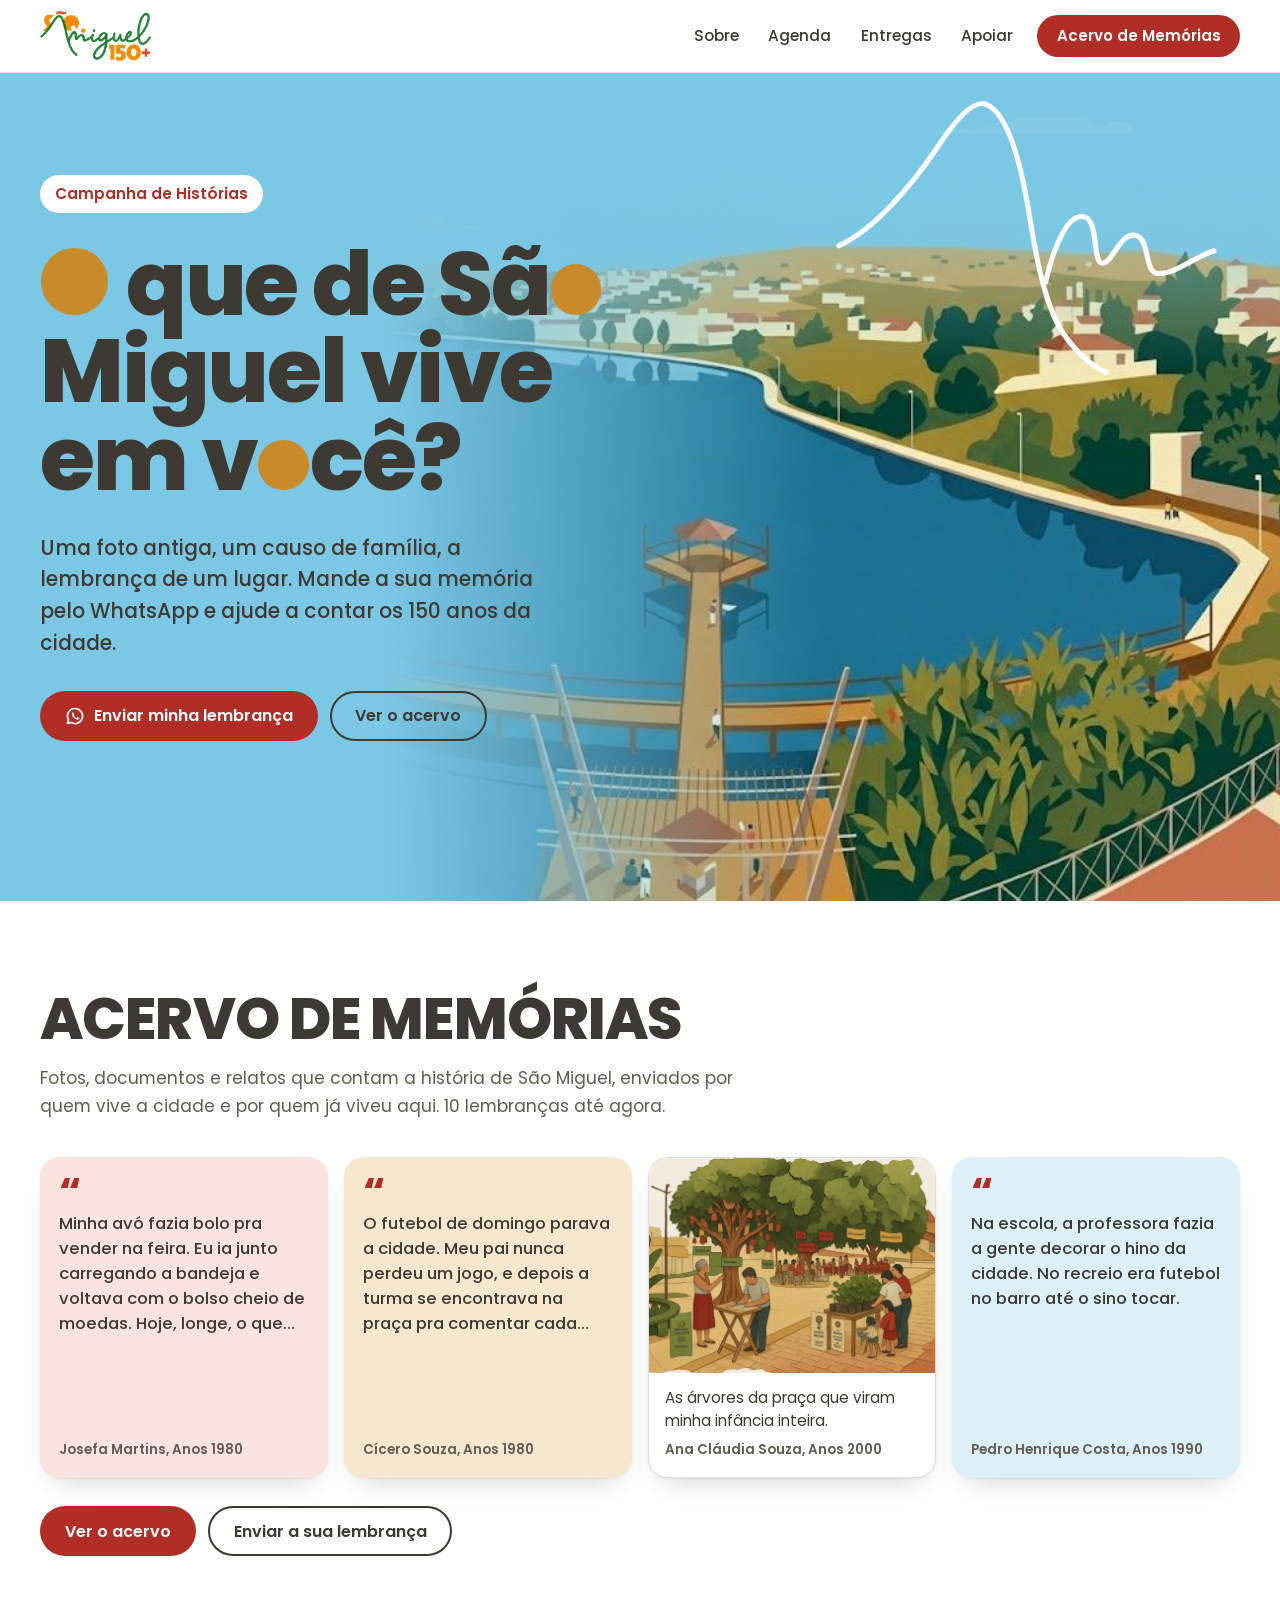
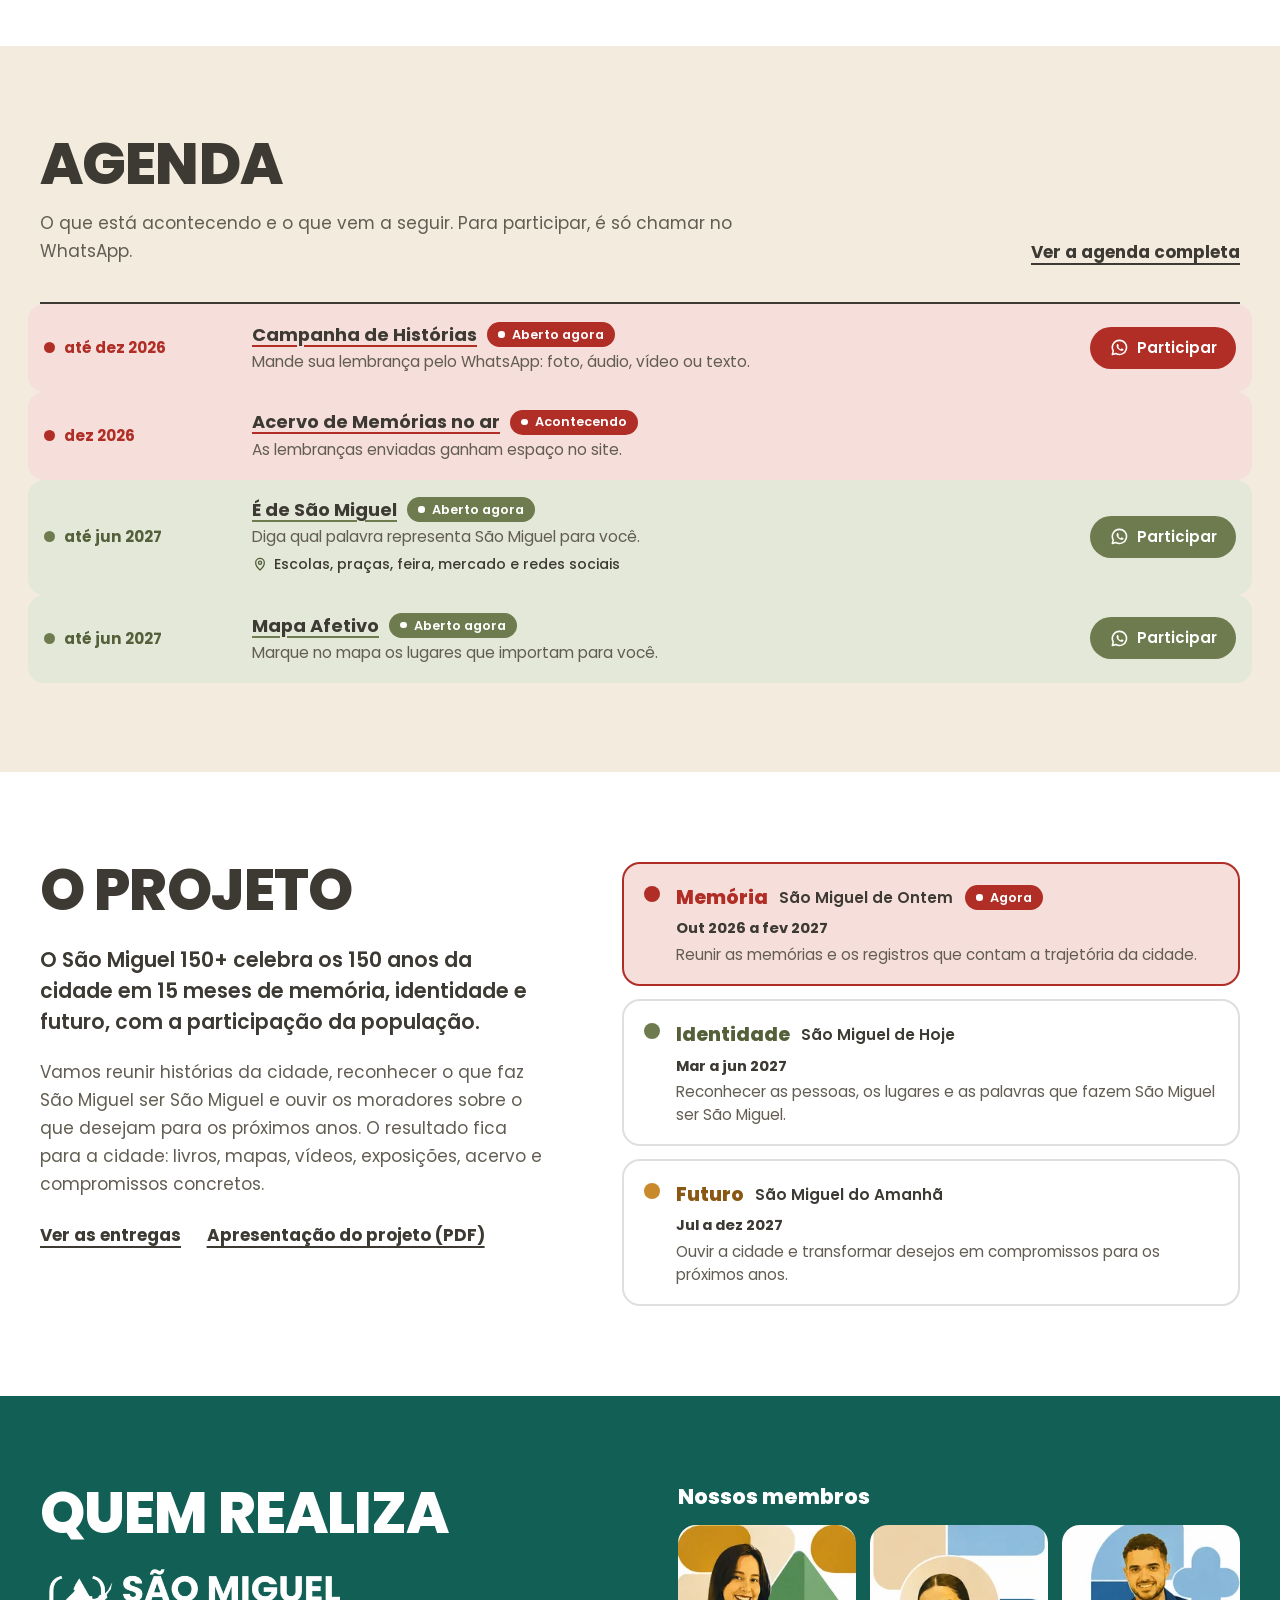
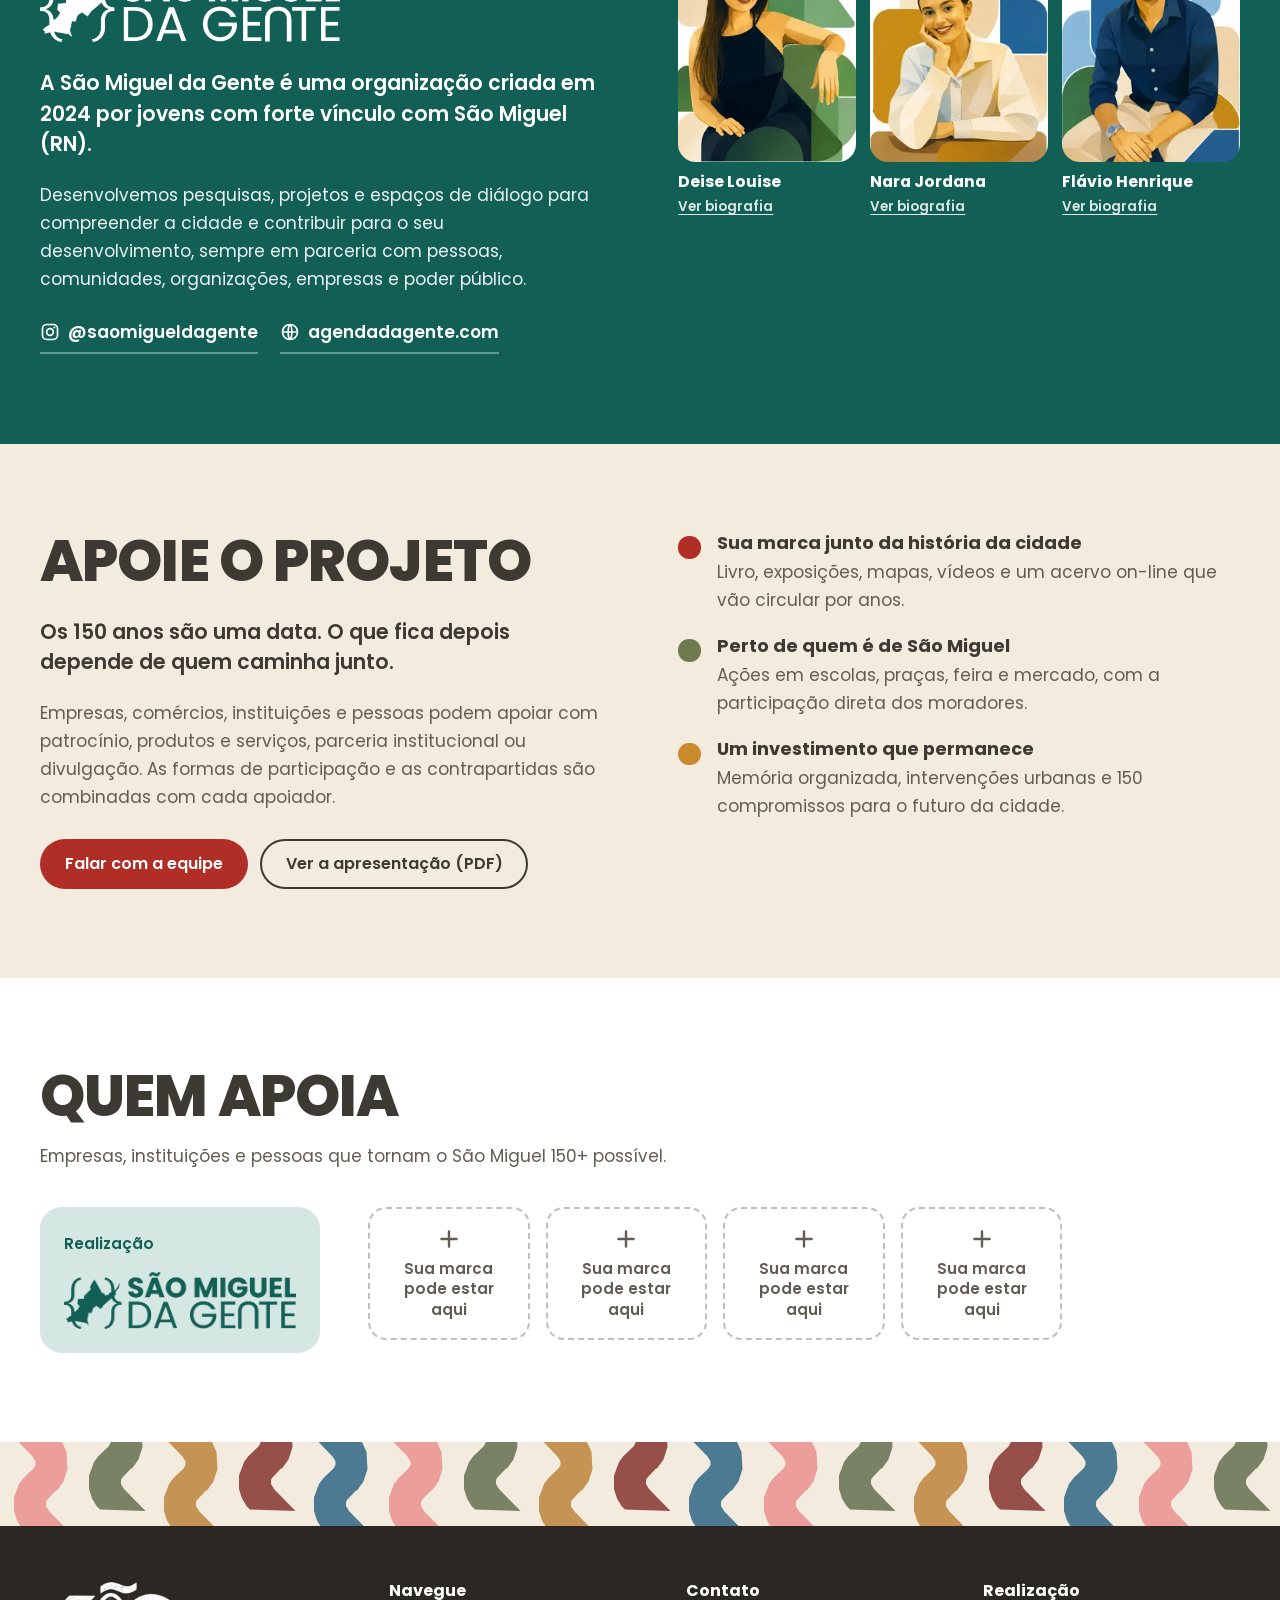
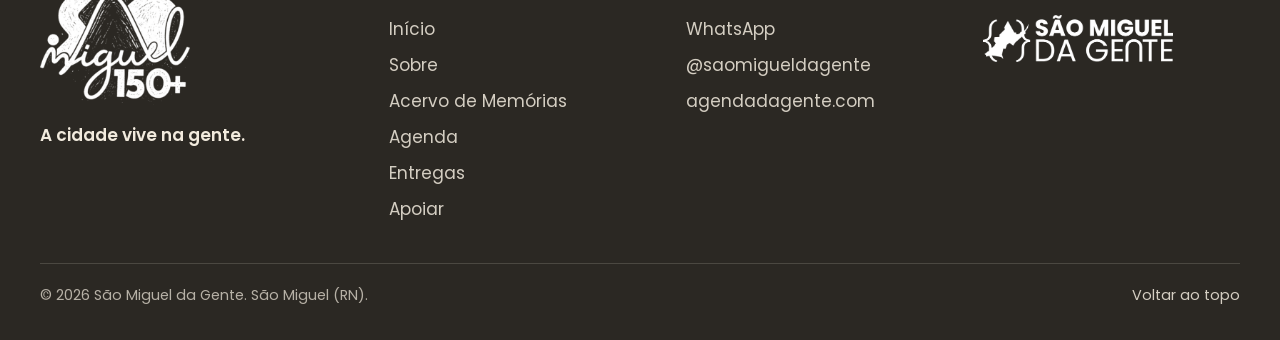
==== commit 345e10a3: "Versão final do site" ====
--- a/index.html
+++ b/index.html
@@ -4,66 +4,29 @@
 <meta charset="utf-8">
 <meta name="viewport" content="width=device-width, initial-scale=1, viewport-fit=cover">
 <title>São Miguel 150+ | A cidade vive na gente</title>
-<meta name="description" content="São Miguel 150+ transforma a celebração dos 150 anos de São Miguel (RN) em um processo de memória, identidade e futuro, com a participação da população.">
+<meta name="description" content="Memórias, agenda e entregas do São Miguel 150+, o projeto que celebra os 150 anos de São Miguel (RN) com a participação de quem vive a cidade.">
 <meta name="theme-color" content="#7CC7E4">
+<meta property="og:type" content="website">
+<meta property="og:site_name" content="São Miguel 150+">
+<meta property="og:title" content="São Miguel 150+ | A cidade vive na gente">
+<meta property="og:description" content="Memórias, agenda e entregas do São Miguel 150+, o projeto que celebra os 150 anos de São Miguel (RN) com a participação de quem vive a cidade.">
+<meta property="og:image" content="assets/compartilhar.jpg">
+<meta property="og:locale" content="pt_BR">
+<link rel="icon" href="favicon.ico" sizes="48x48">
+<link rel="icon" href="favicon.svg" type="image/svg+xml">
+<link rel="apple-touch-icon" href="apple-touch-icon.png">
 <link rel="preconnect" href="https://fonts.googleapis.com">
 <link rel="preconnect" href="https://fonts.gstatic.com" crossorigin>
-<link rel="stylesheet" href="https://fonts.googleapis.com/css2?family=Poppins:ital,wght@0,300;0,400;0,500;0,600;0,700;0,800;1,400;1,600&display=swap">
+<link rel="stylesheet" href="https://fonts.googleapis.com/css2?family=Poppins:ital,wght@0,400;0,500;0,600;0,700;0,800;1,400&display=swap">
 <link rel="stylesheet" href="css/estilo.css">
-<script src="js/config.js"></script>
 </head>
-<body class="pagina-inicio">
-
-<!-- Desenhos da marca usados como fundo (linha-montanha e ondas) -->
-<svg class="defs-svg" aria-hidden="true" focusable="false" width="0" height="0">
-  <defs>
-    <path id="mv-a" d="M3,143 C35,128 70,90 100,45 C120,15 135,2 145,6 C162,12 175,45 185,100 C193,150 200,190 215,220 C230,245 245,258 262,266"/>
-    <path id="mv-b" d="M203,178 C212,140 225,112 240,115 C255,118 248,160 258,160 C268,160 275,130 290,133 C305,137 298,170 312,170 C330,170 345,155 366,148"/>
-    <g id="motivo" fill="none" stroke="#fff" stroke-width="9" stroke-linecap="round"><use href="#mv-a"/><use href="#mv-b"/></g>
-    <pattern id="padrao-linhas" patternUnits="userSpaceOnUse" width="227" height="324">
-      <g transform="scale(.62)">
-        <use href="#motivo" x="0" y="0"/><use href="#motivo" x="-366" y="0"/><use href="#motivo" x="366" y="0"/>
-        <use href="#motivo" x="-65" y="261"/><use href="#motivo" x="301" y="261"/>
-        <use href="#motivo" x="-65" y="-261"/><use href="#motivo" x="301" y="-261"/>
-      </g>
-    </pattern>
-    <path id="onda" d="M0,0 L55,57 L61,67 L61,74 L57,81 L37,100 L28,112 L18,139 L18,166 L24,185 L33,200 L40,207 L131,210 L88,166 L82,156 L82,148 L84,144 L102,125 L104,125 L117,107 L125,82 L123,48 L115,30 L103,14 L91,3Z"/>
-    <pattern id="ondas-rosa" patternUnits="userSpaceOnUse" width="300" height="260" patternTransform="translate(0,-34) scale(.42)">
-      <use href="#onda" x="10" y="0" fill="#EC9F9A"/><use href="#onda" x="160" y="44" fill="#EC9F9A"/>
-    </pattern>
-    <pattern id="ondas-cores" patternUnits="userSpaceOnUse" width="750" height="260" patternTransform="translate(0,-36) scale(.5)">
-      <use href="#onda" x="10" y="44" fill="#EC9F9A"/><use href="#onda" x="160" y="0" fill="#798264"/><use href="#onda" x="310" y="44" fill="#C59354"/><use href="#onda" x="460" y="0" fill="#965049"/><use href="#onda" x="610" y="44" fill="#4D7A93"/>
-    </pattern>
-  </defs>
-</svg>
-
-<a class="pular" href="#conteudo">Pular para o conteúdo</a>
-
-<header class="topo" id="topo">
-  <div class="recipiente topo-interno">
-    <a class="marca" href="#destaque" aria-label="São Miguel 150+, voltar ao início">
-      <img data-logo src="assets/logo-sao-miguel-150.webp" alt="São Miguel 150+" width="682" height="306">
-    </a>
-    <button class="botao-menu" type="button" aria-expanded="false" aria-controls="menu-principal">
-      <span class="botao-menu-icone" aria-hidden="true"><span></span><span></span><span></span></span>
-      Menu
-    </button>
-    <nav class="navegacao" id="menu-principal" aria-label="Principal">
-      <ul class="menu">
-        <li><a href="#sobre">Sobre</a></li>
-        <li><a href="#fases">Fases</a></li>
-        <li><a href="#agenda">Agenda</a></li>
-        <li><a href="#quem-realiza">Quem realiza</a></li>
-        <li><a href="#apoiar">Apoiar</a></li>
-        <li class="menu-acao"><a class="botao botao-vermelho botao-pequeno" data-link-acervo href="acervo.html">Acervo</a></li>
-      </ul>
-    </nav>
-  </div>
-</header>
+<body data-pagina="inicio">
+<div data-topo></div>
+<script src="js/comum.js"></script>
 
 <main id="conteudo">
 
-  <!-- DESTAQUE: conteúdo vem do arquivo js/config.js -->
+  <!-- DESTAQUE: textos e imagem editáveis no painel (Configurações do site) -->
   <section class="destaque" id="destaque" aria-labelledby="destaque-titulo" data-tema="escuro">
     <div class="destaque-fundo" aria-hidden="true"></div>
     <svg class="destaque-grafismo" viewBox="0 0 368 274" aria-hidden="true" focusable="false">
@@ -73,289 +36,129 @@
       </g>
     </svg>
     <div class="recipiente destaque-conteudo">
-      <p class="destaque-rotulo" data-d="rotulo">Campanha de Histórias</p>
+      <p class="destaque-rotulo" data-d="rotulo"></p>
       <h1 class="destaque-titulo" id="destaque-titulo" data-d="titulo">O que de São Miguel vive em você?</h1>
       <p class="destaque-texto" data-d="texto"></p>
       <div class="botoes" data-d="botoes"></div>
     </div>
   </section>
 
-  <!-- SOBRE -->
-  <section class="sobre" id="sobre" aria-labelledby="sobre-titulo">
-    <div class="faixa-ondas faixa-ondas-vermelha" aria-hidden="true">
-      <svg width="100%" height="100%"><rect width="100%" height="100%" fill="url(#ondas-rosa)"/></svg>
-    </div>
-    <div class="recipiente sobre-grade">
-      <div class="sobre-texto">
-        <h2 class="titulo-secao cor-memoria" id="sobre-titulo">A ideia</h2>
-        <p class="lead">O São Miguel 150+ transforma a celebração dos 150 anos do município em um processo de memória, identidade e futuro, com 15 meses de trabalho e a participação da população.</p>
-        <p>Vamos reunir histórias e registros da cidade, identificar os símbolos e lugares que representam São Miguel e ouvir os moradores sobre o que desejam para os próximos anos.</p>
-        <p>O resultado é um legado permanente: livros, mapas, vídeos, exposições, acervo histórico, intervenções urbanas e compromissos concretos para a cidade.</p>
+  <!-- ACERVO -->
+  <section class="secao" id="acervo" aria-labelledby="acervo-titulo">
+    <div class="recipiente">
+      <div class="secao-cab">
+        <div>
+          <h2 class="titulo-secao" id="acervo-titulo">Acervo de Memórias</h2>
+          <p data-acervo-resumo>Fotos, documentos e relatos que contam a história de São Miguel, enviados por quem vive a cidade e por quem já viveu aqui.</p>
+        </div>
       </div>
-      <aside class="legado" aria-labelledby="legado-titulo">
-        <img class="legado-selo" src="assets/selo-150.webp" alt="" width="352" height="319" loading="lazy">
-        <h3 class="legado-titulo" id="legado-titulo">O que fica para a cidade</h3>
-        <ul class="chips chips-legado">
-          <li>livros</li><li>mapas</li><li>vídeos</li><li>acervo</li><li>exposições</li>
-          <li>muro</li><li>árvores</li><li>cápsula</li><li>carta</li><li>compromissos</li>
-        </ul>
-      </aside>
-    </div>
-  </section>
-
-  <!-- FASES / JORNADA -->
-  <section class="fases" id="fases" aria-labelledby="fases-titulo">
-    <div class="recipiente">
-      <div class="cab-secao">
-        <h2 class="titulo-secao" id="fases-titulo">A jornada</h2>
-        <p>Três eixos ao longo de 15 meses: de onde viemos, quem somos e o que queremos deixar. Toque em cada etapa para ver o que acontece nela.</p>
-      </div>
-
-      <div class="jornada" data-jornada>
-
-        <!-- EIXO 01 -->
-        <button class="etapa" type="button" id="etapa-memoria" data-eixo="memoria" aria-expanded="false" aria-controls="painel-memoria">
-          <span class="etapa-tempo">São Miguel de Ontem</span>
-          <span class="etapa-nome"><span class="etapa-num">01</span>Memória</span>
-          <span class="etapa-pergunta">De onde viemos?</span>
-          <span class="etapa-status" data-status></span>
-          <svg class="etapa-seta" viewBox="0 0 24 24" aria-hidden="true"><path d="M6 9l6 6 6-6" fill="none" stroke="currentColor" stroke-width="2.4" stroke-linecap="round" stroke-linejoin="round"/></svg>
-        </button>
-        <div class="painel" id="painel-memoria" role="region" aria-labelledby="etapa-memoria" data-eixo="memoria" hidden>
-          <div class="painel-cab">
-            <p class="painel-eixo">Eixo 01</p>
-            <h3 class="painel-titulo">Memória</h3>
-            <p class="painel-pergunta">De onde viemos?</p>
-            <p class="painel-resumo">Reunimos histórias, registros e acontecimentos que contam a trajetória de São Miguel.</p>
-            <p class="painel-periodo"><svg viewBox="0 0 24 24" aria-hidden="true"><rect x="3.5" y="5" width="17" height="15.5" rx="3" fill="none" stroke="currentColor" stroke-width="2"/><path d="M3.5 10h17M8 3v4M16 3v4" stroke="currentColor" stroke-width="2" stroke-linecap="round"/></svg>out/26 a fev/27: mobilização e coleta de memórias</p>
-          </div>
-          <img class="painel-ilustra" src="assets/ilustra-recontando.webp" alt="Ilustração de um jovem com fones de ouvido e um mapa da cidade, ao lado de fotos antigas e da passagem da Coluna Prestes" width="939" height="323" loading="lazy">
-          <div class="painel-acoes">
-            <article class="acao">
-              <p class="acao-rotulo">Ação</p>
-              <h4 class="acao-nome">Campanha de Histórias</h4>
-              <p class="acao-chamada">Uma cidade inteira tem histórias para contar.</p>
-              <p>Uma campanha para reunir as memórias de quem fez e faz São Miguel, inclusive de quem já morou aqui e hoje vive fora.</p>
-              <ul class="chips chips-eixo"><li>histórias</li><li>fotografias</li><li>documentos</li><li>objetos</li><li>áudios</li><li>vídeos</li><li>tradições</li></ul>
-              <dl class="participacao">
-                <div><dt>WhatsApp</dt><dd>a pessoa responde às perguntas por texto, áudio, foto ou vídeo.</dd></div>
-                <div><dt>Embaixadores</dt><dd>estudantes ajudam a buscar histórias nas famílias e na comunidade.</dd></div>
-                <div><dt>Entrevistas</dt><dd>a equipe aprofunda histórias selecionadas.</dd></div>
-              </dl>
-            </article>
-            <article class="acao">
-              <p class="acao-rotulo">Ação</p>
-              <h4 class="acao-nome">Recontando nossa história</h4>
-              <p class="acao-chamada">A pesquisa histórica que se percorre no território.</p>
-              <p>Além das memórias da população, o projeto aprofunda momentos marcantes da trajetória de São Miguel, com destaque para a passagem da Coluna Prestes, por meio de pesquisa e entrevistas com historiadores.</p>
-            </article>
-          </div>
-          <div class="painel-produtos">
-            <h4 class="painel-subtitulo">O que fica</h4>
-            <ul class="lista-produtos">
-              <li>Acervo de Memórias da Cidade</li><li>Vídeos de pessoas e suas histórias</li><li>Vídeo de conexão entre gerações</li><li>Túnel do Tempo</li><li>Livro de 150 Histórias</li><li>Caminhos da História</li>
-            </ul>
-          </div>
-          <div class="painel-paginas">
-            <h4 class="painel-subtitulo">Páginas das ações</h4>
-            <div class="paginas-botoes" data-acoes="memoria"></div>
-          </div>
-        </div>
-
-        <!-- EIXO 02 -->
-        <button class="etapa" type="button" id="etapa-identidade" data-eixo="identidade" aria-expanded="false" aria-controls="painel-identidade">
-          <span class="etapa-tempo">São Miguel de Hoje</span>
-          <span class="etapa-nome"><span class="etapa-num">02</span>Identidade</span>
-          <span class="etapa-pergunta">Quem somos?</span>
-          <span class="etapa-status" data-status></span>
-          <svg class="etapa-seta" viewBox="0 0 24 24" aria-hidden="true"><path d="M6 9l6 6 6-6" fill="none" stroke="currentColor" stroke-width="2.4" stroke-linecap="round" stroke-linejoin="round"/></svg>
-        </button>
-        <div class="painel" id="painel-identidade" role="region" aria-labelledby="etapa-identidade" data-eixo="identidade" hidden>
-          <div class="painel-cab">
-            <p class="painel-eixo">Eixo 02</p>
-            <h3 class="painel-titulo">Identidade</h3>
-            <p class="painel-pergunta">Quem somos?</p>
-            <p class="painel-resumo">Reconhecemos as pessoas, lugares e características que fazem São Miguel ser São Miguel.</p>
-            <p class="painel-periodo"><svg viewBox="0 0 24 24" aria-hidden="true"><rect x="3.5" y="5" width="17" height="15.5" rx="3" fill="none" stroke="currentColor" stroke-width="2"/><path d="M3.5 10h17M8 3v4M16 3v4" stroke="currentColor" stroke-width="2" stroke-linecap="round"/></svg>mar/27 a jun/27: identidade, pesquisa histórica e organização do acervo</p>
-          </div>
-          <img class="painel-ilustra" src="assets/ilustra-mapa-afetivo.webp" alt="Ilustração de famílias e crianças marcando lugares em um grande mapa da cidade" width="843" height="496" loading="lazy">
-          <div class="painel-acoes">
-            <article class="acao">
-              <p class="acao-rotulo">Ação</p>
-              <h4 class="acao-nome">É de São Miguel</h4>
-              <p class="acao-chamada">Palavras que representam uma cidade.</p>
-              <p>Coleta de palavras, expressões, costumes e objetos que as pessoas associam a São Miguel, em escolas, praças, feira, mercado, eventos e redes sociais.</p>
-              <p class="acao-pergunta">Qual palavra representa São Miguel para você?</p>
-            </article>
-            <article class="acao">
-              <p class="acao-rotulo">Ação</p>
-              <h4 class="acao-nome">Mapa Afetivo</h4>
-              <p class="acao-chamada">Um mapa construído por quem vive a cidade.</p>
-              <p>Em um grande mapa físico, os moradores marcam os lugares que têm significado em suas vidas: a infância, os encontros de família, o lugar que representa São Miguel, o lugar que não pode ser esquecido.</p>
-              <p><strong>Versão infantil:</strong> as crianças desenham o lugar de São Miguel que mais importa para elas, e os desenhos entram no mapa afetivo da cidade.</p>
-            </article>
-          </div>
-          <div class="painel-produtos">
-            <h4 class="painel-subtitulo">O que fica</h4>
-            <ul class="lista-produtos">
-              <li>Mapa dos Micaelenses</li><li>Dicionário Afetivo</li><li>Muro de São Miguel</li><li>Mapa Afetivo</li>
-            </ul>
-          </div>
-          <div class="painel-paginas">
-            <h4 class="painel-subtitulo">Páginas das ações</h4>
-            <div class="paginas-botoes" data-acoes="identidade"></div>
-          </div>
-        </div>
-
-        <!-- EIXO 03 -->
-        <button class="etapa" type="button" id="etapa-futuro" data-eixo="futuro" aria-expanded="false" aria-controls="painel-futuro">
-          <span class="etapa-tempo">São Miguel do Amanhã</span>
-          <span class="etapa-nome"><span class="etapa-num">03</span>Futuro</span>
-          <span class="etapa-pergunta">O que queremos?</span>
-          <span class="etapa-status" data-status></span>
-          <svg class="etapa-seta" viewBox="0 0 24 24" aria-hidden="true"><path d="M6 9l6 6 6-6" fill="none" stroke="currentColor" stroke-width="2.4" stroke-linecap="round" stroke-linejoin="round"/></svg>
-        </button>
-        <div class="painel" id="painel-futuro" role="region" aria-labelledby="etapa-futuro" data-eixo="futuro" hidden>
-          <div class="painel-cab">
-            <p class="painel-eixo">Eixo 03</p>
-            <h3 class="painel-titulo">Futuro</h3>
-            <p class="painel-pergunta">O que queremos deixar?</p>
-            <p class="painel-resumo">Ouvimos a população e transformamos desejos em compromissos e legados.</p>
-            <p class="painel-periodo"><svg viewBox="0 0 24 24" aria-hidden="true"><rect x="3.5" y="5" width="17" height="15.5" rx="3" fill="none" stroke="currentColor" stroke-width="2"/><path d="M3.5 10h17M8 3v4M16 3v4" stroke="currentColor" stroke-width="2" stroke-linecap="round"/></svg>jul/27 a dez/27: escuta sobre o futuro, compromissos e grande entrega final</p>
-          </div>
-          <img class="painel-ilustra" src="assets/ilustra-arvore.webp" alt="Ilustração de moradores registrando ideias na árvore do futuro e recebendo mudas na praça" width="1024" height="434" loading="lazy">
-          <div class="painel-acoes">
-            <article class="acao">
-              <p class="acao-rotulo">Ação</p>
-              <h4 class="acao-nome">Escuta São Miguel</h4>
-              <p class="acao-chamada">O que São Miguel tem de bom, o que precisa mudar e o que ainda precisa existir.</p>
-              <p>Cada pessoa registra sua resposta na árvore do futuro e recebe uma muda para plantar.</p>
-              <ol class="perguntas">
-                <li>O que São Miguel tem de bom e não pode perder?</li>
-                <li>O que precisa ser diferente nos próximos anos?</li>
-                <li>O que ainda não existe e deveria existir em São Miguel?</li>
-              </ol>
-            </article>
-            <article class="acao">
-              <p class="acao-rotulo">Ação</p>
-              <h4 class="acao-nome">Rodas de Conversa</h4>
-              <p class="acao-chamada">Encontros presenciais para aprofundar o que a população levantou.</p>
-              <p>Rodas por tema e rodas gerais, reunindo diferentes perspectivas sobre o futuro da cidade.</p>
-              <ul class="chips chips-eixo"><li>infância</li><li>juventude</li><li>mulheres</li><li>educação</li><li>cultura</li><li>trabalho</li><li>meio ambiente</li></ul>
-            </article>
-          </div>
-          <div class="painel-produtos">
-            <h4 class="painel-subtitulo">O que fica</h4>
-            <ul class="lista-produtos">
-              <li>150 Compromissos de São Miguel</li><li>Carta de São Miguel para o Futuro</li><li>Cápsula do Futuro</li>
-            </ul>
-          </div>
-          <div class="painel-paginas">
-            <h4 class="painel-subtitulo">Páginas das ações</h4>
-            <div class="paginas-botoes" data-acoes="futuro"></div>
-          </div>
-        </div>
-
+      <div class="previa-grade carregando" data-previa></div>
+      <div class="botoes previa-botoes">
+        <a class="botao botao-vermelho" href="acervo.html">Ver o acervo</a>
+        <a class="botao botao-contorno" data-whats="Oi! Quero enviar uma lembrança para o São Miguel 150+." href="#">Enviar a sua lembrança</a>
       </div>
     </div>
   </section>
 
-  <!-- AGENDA -->
-  <section class="agenda" id="agenda" aria-labelledby="agenda-titulo">
-    <div class="recipiente cab-secao cab-com-controles">
+  <!-- PRÓXIMOS NA AGENDA -->
+  <section class="secao secao-alt" id="agenda" aria-labelledby="agenda-titulo">
+    <div class="recipiente">
+      <div class="secao-cab">
+        <div>
+          <h2 class="titulo-secao" id="agenda-titulo">Agenda</h2>
+          <p>O que está acontecendo e o que vem a seguir. Para participar, é só chamar no WhatsApp.</p>
+        </div>
+        <a class="link-forte" href="agenda.html">Ver a agenda completa</a>
+      </div>
+      <ul class="agenda-lista carregando" data-proximos></ul>
+    </div>
+  </section>
+
+  <!-- O PROJETO -->
+  <section class="secao" id="sobre" aria-labelledby="sobre-titulo">
+    <div class="recipiente projeto-grade">
+      <div class="projeto-texto">
+        <h2 class="titulo-secao" id="sobre-titulo">O projeto</h2>
+        <p class="lead">O São Miguel 150+ celebra os 150 anos da cidade em 15 meses de memória, identidade e futuro, com a participação da população.</p>
+        <p>Vamos reunir histórias da cidade, reconhecer o que faz São Miguel ser São Miguel e ouvir os moradores sobre o que desejam para os próximos anos. O resultado fica para a cidade: livros, mapas, vídeos, exposições, acervo e compromissos concretos.</p>
+        <div class="projeto-links">
+          <a class="link-forte" href="entregas.html">Ver as entregas</a>
+          <a class="link-forte" data-apresentacao href="#" hidden>Apresentação do projeto (PDF)</a>
+        </div>
+      </div>
       <div>
-        <h2 class="titulo-secao" id="agenda-titulo">Agenda</h2>
-        <p>Encontros, ações e entregas do São Miguel 150+. O que já aconteceu fica para trás no carrossel.</p>
+        <h3 class="sr">As três fases</h3>
+        <ol class="fases-lista" data-fases></ol>
       </div>
-      <div class="controles" aria-label="Navegar pela agenda">
-        <button class="botao-circulo" type="button" data-carrossel="anterior" aria-label="Eventos anteriores">
-          <svg viewBox="0 0 24 24" aria-hidden="true"><path d="M15 5l-7 7 7 7" fill="none" stroke="currentColor" stroke-width="2.4" stroke-linecap="round" stroke-linejoin="round"/></svg>
-        </button>
-        <button class="botao-circulo" type="button" data-carrossel="proximo" aria-label="Próximos eventos">
-          <svg viewBox="0 0 24 24" aria-hidden="true"><path d="M9 5l7 7-7 7" fill="none" stroke="currentColor" stroke-width="2.4" stroke-linecap="round" stroke-linejoin="round"/></svg>
-        </button>
-      </div>
-    </div>
-    <div class="carrossel" tabindex="0" role="region" aria-label="Eventos da agenda">
-      <ol class="trilho" data-trilho></ol>
     </div>
   </section>
 
   <!-- QUEM REALIZA -->
-  <section class="quem" id="quem-realiza" aria-labelledby="quem-titulo">
-    <svg class="padrao-fundo" aria-hidden="true" focusable="false"><rect width="100%" height="100%" fill="url(#padrao-linhas)"/></svg>
+  <section class="secao quem" id="quem-realiza" aria-labelledby="quem-titulo">
     <div class="recipiente quem-grade">
       <div class="quem-texto">
         <h2 class="titulo-secao" id="quem-titulo">Quem realiza</h2>
         <img class="quem-logo" src="assets/smdg-branco.png" alt="São Miguel da Gente" width="534" height="131" loading="lazy">
-        <p class="lead">A São Miguel da Gente é uma organização que atua desde 2024 no desenvolvimento local de São Miguel (RN).</p>
-        <p>Criada por jovens com forte vínculo com o município, desenvolve pesquisas, diagnósticos, projetos e espaços de diálogo para compreender a cidade e contribuir para o seu desenvolvimento.</p>
-        <p>Acreditamos que construir uma cidade melhor é um trabalho coletivo. Por isso, atuamos em parceria com pessoas, comunidades, organizações, empresas, pesquisadores e poder público que compartilham o desejo de conhecer melhor São Miguel e construir novas possibilidades para o município.</p>
-        <p>Guiada pelos valores de pertencimento, participação e construção coletiva, a São Miguel da Gente conecta pessoas, ideias e oportunidades para transformar conhecimento em ação.</p>
-        <p class="quem-assinatura">Vamos construir São Miguel juntos.</p>
+        <p class="lead">A São Miguel da Gente é uma organização criada em 2024 por jovens com forte vínculo com São Miguel (RN).</p>
+        <p>Desenvolvemos pesquisas, projetos e espaços de diálogo para compreender a cidade e contribuir para o seu desenvolvimento, sempre em parceria com pessoas, comunidades, organizações, empresas e poder público.</p>
         <ul class="quem-links">
-          <li><a data-instagram href="https://instagram.com/saomigueldagente"><svg viewBox="0 0 24 24" aria-hidden="true"><rect x="3" y="3" width="18" height="18" rx="5" fill="none" stroke="currentColor" stroke-width="2"/><circle cx="12" cy="12" r="4" fill="none" stroke="currentColor" stroke-width="2"/><circle cx="17.3" cy="6.7" r="1.2" fill="currentColor"/></svg>@saomigueldagente</a></li>
-          <li><a data-site href="https://agendadagente.com"><svg viewBox="0 0 24 24" aria-hidden="true"><circle cx="12" cy="12" r="9" fill="none" stroke="currentColor" stroke-width="2"/><path d="M3 12h18M12 3c3 3.2 3 14.8 0 18M12 3c-3 3.2-3 14.8 0 18" fill="none" stroke="currentColor" stroke-width="2"/></svg>agendadagente.com</a></li>
+          <li><a href="https://instagram.com/saomigueldagente"><svg viewBox="0 0 24 24" aria-hidden="true"><rect x="3" y="3" width="18" height="18" rx="5" fill="none" stroke="currentColor" stroke-width="2"/><circle cx="12" cy="12" r="4" fill="none" stroke="currentColor" stroke-width="2"/><circle cx="17.3" cy="6.7" r="1.2" fill="currentColor"/></svg>@saomigueldagente</a></li>
+          <li><a href="https://agendadagente.com"><svg viewBox="0 0 24 24" aria-hidden="true"><circle cx="12" cy="12" r="9" fill="none" stroke="currentColor" stroke-width="2"/><path d="M3 12h18M12 3c3 3.2 3 14.8 0 18M12 3c-3 3.2-3 14.8 0 18" fill="none" stroke="currentColor" stroke-width="2"/></svg>agendadagente.com</a></li>
         </ul>
       </div>
-      <div class="membros">
+      <div>
         <h3 class="membros-titulo">Nossos membros</h3>
-        <ul class="membros-lista">
-          <li><figure><img src="assets/membro-deise-louise.webp" alt="Retrato ilustrado de Deise Louise" width="253" height="327" loading="lazy"><figcaption>Deise Louise</figcaption></figure></li>
-          <li><figure><img src="assets/membro-nara-jordana.webp" alt="Retrato ilustrado de Nara Jordana" width="230" height="327" loading="lazy"><figcaption>Nara Jordana</figcaption></figure></li>
-          <li><figure><img src="assets/membro-flavio-henrique.webp" alt="Retrato ilustrado de Flávio Henrique" width="234" height="330" loading="lazy"><figcaption>Flávio Henrique</figcaption></figure></li>
+        <ul class="membros-lista" data-membros></ul>
+      </div>
+    </div>
+    <dialog class="membro-visor" data-membro-visor aria-labelledby="membro-nome">
+      <button class="visor-fechar" type="button" data-fechar aria-label="Fechar">
+        <svg viewBox="0 0 24 24" aria-hidden="true"><path d="M6 6l12 12M18 6L6 18" stroke="currentColor" stroke-width="2.4" stroke-linecap="round"/></svg>
+      </button>
+      <div class="membro-visor-grade">
+        <img data-membro-foto alt="" width="253" height="327">
+        <div class="membro-visor-texto">
+          <h3 id="membro-nome" data-membro-nome></h3>
+          <p class="membro-funcao" data-membro-funcao></p>
+          <p class="membro-bio" data-membro-bio></p>
+          <p class="membro-links" data-membro-links></p>
+        </div>
+      </div>
+    </dialog>
+  </section>
+
+  <!-- APOIAR -->
+  <section class="secao secao-alt" id="apoiar" aria-labelledby="apoiar-titulo">
+    <div class="recipiente">
+      <div class="apoiar-grade">
+        <div class="apoiar-intro">
+          <h2 class="titulo-secao" id="apoiar-titulo">Apoie o projeto</h2>
+          <p class="lead">Os 150 anos são uma data. O que fica depois depende de quem caminha junto.</p>
+          <p>Empresas, comércios, instituições e pessoas podem apoiar com patrocínio, produtos e serviços, parceria institucional ou divulgação. As formas de participação e as contrapartidas são combinadas com cada apoiador.</p>
+          <div class="botoes">
+            <a class="botao botao-vermelho" data-whats="Olá! Quero saber como apoiar o São Miguel 150+." href="#">Falar com a equipe</a>
+            <a class="botao botao-contorno" data-apresentacao href="#" hidden>Ver a apresentação (PDF)</a>
+          </div>
+        </div>
+        <ul class="motivos">
+          <li data-eixo="memoria"><h3>Sua marca junto da história da cidade</h3><p>Livro, exposições, mapas, vídeos e um acervo on-line que vão circular por anos.</p></li>
+          <li data-eixo="identidade"><h3>Perto de quem é de São Miguel</h3><p>Ações em escolas, praças, feira e mercado, com a participação direta dos moradores.</p></li>
+          <li data-eixo="futuro"><h3>Um investimento que permanece</h3><p>Memória organizada, intervenções urbanas e 150 compromissos para o futuro da cidade.</p></li>
         </ul>
       </div>
     </div>
   </section>
 
-  <!-- APOIAR -->
-  <section class="apoiar" id="apoiar" aria-labelledby="apoiar-titulo">
-    <div class="recipiente apoiar-grade">
-      <div class="apoiar-intro">
-        <h2 class="titulo-secao" id="apoiar-titulo">Como apoiar</h2>
-        <p class="lead">Os 150 anos são uma data. O que fica depois depende de quem caminha junto.</p>
-        <p>Empresas, comércios, instituições e pessoas podem apoiar o São Miguel 150+ e fazer parte de um legado que a cidade vai guardar por muito tempo. As formas de participação e as contrapartidas são combinadas com cada apoiador.</p>
-        <div class="botoes">
-          <a class="botao botao-vermelho" data-contato="Olá! Quero saber como apoiar o São Miguel 150+." href="#apoiar">
-            <svg viewBox="0 0 24 24" aria-hidden="true"><path d="M4 5.5h16v10H9l-5 4z" fill="none" stroke="currentColor" stroke-width="2" stroke-linejoin="round"/></svg>
-            Falar com a equipe
-          </a>
-          <a class="botao botao-contorno" data-apresentacao href="#" hidden>Ver apresentação do projeto</a>
+  <!-- QUEM APOIA: logos editáveis no painel (Configurações do site > Parceiros) -->
+  <section class="secao" id="quem-apoia" aria-labelledby="apoia-titulo">
+    <div class="recipiente">
+      <div class="secao-cab">
+        <div>
+          <h2 class="titulo-secao" id="apoia-titulo">Quem apoia</h2>
+          <p>Empresas, instituições e pessoas que tornam o São Miguel 150+ possível.</p>
         </div>
       </div>
-      <div class="apoiar-detalhes">
-        <h3 class="apoiar-subtitulo">Por que apoiar</h3>
-        <ul class="motivos">
-          <li style="--cor: var(--memoria)">
-            <h4>Sua marca junto da história da cidade</h4>
-            <p>O projeto produz livro, exposições, mapas, vídeos e um acervo on-line que vão circular por anos. Apoiar é estar presente nesse legado.</p>
-          </li>
-          <li style="--cor: var(--identidade)">
-            <h4>Perto de quem é de São Miguel</h4>
-            <p>As ações acontecem em escolas, praças, feira, mercado e eventos, com a participação direta dos moradores e de quem vive fora.</p>
-          </li>
-          <li style="--cor: var(--futuro)">
-            <h4>Um investimento que permanece</h4>
-            <p>Além da festa dos 150 anos, o projeto deixa memória organizada, intervenções urbanas e 150 compromissos para o futuro da cidade.</p>
-          </li>
-        </ul>
-        <h3 class="apoiar-subtitulo">Formas de apoiar</h3>
-        <ul class="formas">
-          <li><strong>Patrocínio</strong><span>apoio financeiro a uma ação, a um produto ou ao projeto inteiro.</span></li>
-          <li><strong>Produtos e serviços</strong><span>impressão, transporte, alimentação, espaços, equipamentos.</span></li>
-          <li><strong>Parceria institucional</strong><span>escolas, associações, universidades e poder público.</span></li>
-          <li><strong>Divulgação</strong><span>ajudar a campanha a chegar em mais famílias, aqui e fora.</span></li>
-        </ul>
-      </div>
-    </div>
-  </section>
-
-  <!-- PARCEIROS -->
-  <section class="parceiros" id="parceiros" aria-labelledby="parceiros-titulo">
-    <div class="recipiente">
-      <h2 class="titulo-secao" id="parceiros-titulo">Parceiros</h2>
-      <div class="parceiros-grade">
+      <div class="apoia-grade">
         <div class="realizacao">
           <p>Realização</p>
           <img class="logo-claro" src="assets/smdg-verde.png" alt="São Miguel da Gente" width="534" height="131" loading="lazy">
@@ -365,55 +168,9 @@
       </div>
     </div>
   </section>
-
-  <!-- CHAMADA FINAL -->
-  <section class="chamada" aria-labelledby="chamada-titulo">
-    <div class="recipiente chamada-interna">
-      <p class="chamada-numero" aria-hidden="true">150+</p>
-      <h2 class="chamada-titulo" id="chamada-titulo">O projeto começa celebrando 150 anos. Mas seu propósito é deixar algo para os próximos 150.</h2>
-      <div class="botoes">
-        <a class="botao botao-vermelho" data-contato="Oi! Quero enviar uma lembrança para o São Miguel 150+." href="#">Enviar minha lembrança</a>
-        <a class="botao botao-contorno-escuro" href="#apoiar">Quero apoiar</a>
-      </div>
-    </div>
-  </section>
 </main>
 
-<footer class="rodape">
-  <div class="faixa-ondas faixa-ondas-cores" aria-hidden="true">
-    <svg width="100%" height="100%"><rect width="100%" height="100%" fill="url(#ondas-cores)"/></svg>
-  </div>
-  <div class="recipiente rodape-grade">
-    <div class="rodape-marca">
-      <img src="assets/logo-150-branco.webp" alt="São Miguel 150+" width="420" height="342" loading="lazy">
-      <p>A cidade vive na gente.</p>
-    </div>
-    <nav class="rodape-nav" aria-label="Rodapé">
-      <h2>Navegue</h2>
-      <ul>
-        <li><a href="#sobre">Sobre</a></li>
-        <li><a href="#fases">Fases</a></li>
-        <li><a href="#agenda">Agenda</a></li>
-        <li><a data-link-acervo href="acervo.html">Acervo de Memórias</a></li>
-        <li><a href="#apoiar">Apoiar</a></li>
-      </ul>
-    </nav>
-    <div class="rodape-contato">
-      <h2>Contato</h2>
-      <ul data-lista-contato></ul>
-    </div>
-    <div class="rodape-realizacao">
-      <h2>Realização</h2>
-      <img src="assets/smdg-branco.png" alt="São Miguel da Gente" width="534" height="131" loading="lazy">
-    </div>
-  </div>
-  <div class="recipiente rodape-base">
-    <p>© <span data-ano>2026</span> São Miguel da Gente. São Miguel (RN).</p>
-    <a href="#destaque">Voltar ao topo</a>
-  </div>
-</footer>
-
-<script src="js/comum.js"></script>
+<div data-rodape></div>
 <script src="js/inicio.js"></script>
 </body>
 </html>
--- a/css/estilo.css
+++ b/css/estilo.css
@@ -211,7 +211,7 @@
 .menu { display: flex; align-items: center; gap: .15rem; list-style: none; padding: 0; margin: 0; }
 .menu a:not(.botao) { display: block; padding: .55rem .85rem; border-radius: 999px; text-decoration: none; font-weight: 500; font-size: .96rem; }
 .menu a:not(.botao):hover { background: var(--bg-alt); }
-.menu a[aria-current="page"] { color: var(--memoria-tx); font-weight: 600; }
+.menu a:not(.botao)[aria-current="page"] { color: var(--memoria-tx); font-weight: 600; }
 .menu-acao { margin-left: .5rem; }
 .botao-menu {
   display: none; align-items: center; gap: .55rem; min-height: 44px; padding: .4rem .9rem;
@@ -302,270 +302,262 @@
 /* ---------- Faixa de ondas ---------- */
 .faixa-ondas { height: clamp(52px, 7.5vw, 84px); overflow: hidden; }
 .faixa-ondas svg { display: block; }
-.faixa-ondas-vermelha { background: var(--memoria); }
 .faixa-ondas-cores { background: var(--creme); }
 
-/* ---------- Sobre ---------- */
-.sobre { position: relative; }
-.sobre-grade {
-  display: grid; grid-template-columns: minmax(0, 1.35fr) minmax(0, 1fr);
-  gap: clamp(2rem, 6vw, 5.5rem); align-items: start;
-  padding-block: clamp(3.5rem, 7vw, 6rem);
-}
-.sobre-texto > p:not(.lead) { max-width: 60ch; }
-.legado {
-  position: relative; z-index: 2;
-  background: var(--bg-alt); border-radius: 28px;
-  padding: 7.5rem clamp(1.4rem, 3vw, 2.2rem) 2rem;
-  margin-top: calc(-1 * clamp(3.5rem, 7vw, 6rem) - 2rem);
-}
-.legado-selo { position: absolute; top: -3.5rem; left: 50%; transform: translateX(-50%) rotate(-4deg); width: 190px; filter: drop-shadow(0 10px 18px rgba(61, 58, 52, .25)); }
-.legado-titulo { font-size: 1.25rem; font-weight: 700; }
-.chips-legado li { background: var(--superficie); color: var(--memoria-tx); font-weight: 500; font-size: 1rem; padding: .45rem .95rem; border-radius: 10px; }
-@media (max-width: 860px) {
-  .sobre-grade { grid-template-columns: 1fr; }
-  .legado { margin-top: 3rem; }
-  .legado-selo { width: 160px; top: -3rem; }
-}
-
-/* ---------- Jornada (fases) ---------- */
-.fases { background: var(--bg-alt); padding-block: clamp(3.5rem, 7vw, 6.5rem); }
+
+/* ---------- Cores das fases ---------- */
 [data-eixo="memoria"]    { --cor: var(--memoria);    --cor-forte: var(--memoria);      --cor-tx: var(--memoria-tx);    --cor-claro: var(--memoria-claro); }
 [data-eixo="identidade"] { --cor: var(--identidade); --cor-forte: var(--identidade);   --cor-tx: var(--identidade-tx); --cor-claro: var(--identidade-claro); }
 [data-eixo="futuro"]     { --cor: var(--futuro);     --cor-forte: var(--futuro-forte); --cor-tx: var(--futuro-tx);     --cor-claro: var(--futuro-claro); }
 [data-eixo="geral"]      { --cor: var(--teal);       --cor-forte: var(--teal);         --cor-tx: var(--teal-tx);       --cor-claro: var(--teal-claro); }
-
-.jornada { display: grid; grid-template-columns: repeat(3, minmax(0, 1fr)); gap: 0 .35rem; margin-top: 2.25rem; }
-.etapa {
-  grid-row: 1; position: relative;
-  display: grid; grid-template-columns: 1fr auto; align-content: center; column-gap: .75rem;
-  min-height: 138px; padding: 1.1rem 2.9rem 1.1rem 2.7rem;
-  border: 0; cursor: pointer; text-align: left;
-  background: var(--cor-claro); color: var(--cor-tx);
-  clip-path: polygon(0 0, calc(100% - 28px) 0, 100% 50%, calc(100% - 28px) 100%, 0 100%, 28px 50%);
-  transition: background-color .3s ease, color .3s ease;
-}
-.etapa[data-eixo="memoria"] { clip-path: polygon(0 0, calc(100% - 28px) 0, 100% 50%, calc(100% - 28px) 100%, 0 100%); border-radius: 20px 0 0 20px; padding-left: 1.6rem; }
-.etapa[data-eixo="futuro"] { clip-path: polygon(0 0, 100% 0, 100% 100%, 0 100%, 28px 50%); border-radius: 0 20px 20px 0; padding-right: 1.6rem; }
-.etapa:hover { background: color-mix(in srgb, var(--cor) 28%, var(--cor-claro)); }
-.etapa[aria-expanded="true"] { background: var(--cor-forte); color: #fff; }
-.etapa:focus-visible { outline: none; box-shadow: inset 0 0 0 4px var(--azul); }
-.etapa > span { grid-column: 1; }
-.etapa-tempo { font-weight: 700; font-size: clamp(1.1rem, 1.7vw, 1.4rem); line-height: 1.15; }
-.etapa-nome { font-weight: 700; font-size: .95rem; text-transform: uppercase; letter-spacing: .02em; margin-top: .55rem; display: flex; gap: .5em; }
-.etapa-num { opacity: .75; }
-.etapa-pergunta { font-style: italic; font-weight: 500; font-size: .98rem; }
-.etapa-status { justify-self: start; margin-top: .55rem; font-size: .8rem; font-weight: 600; padding: .15rem .6rem; border-radius: 999px; background: var(--superficie); color: var(--cor-tx); }
-.etapa-status:empty { display: none; }
-.etapa[aria-expanded="true"] .etapa-status { background: rgba(255, 255, 255, .2); color: #fff; }
-.etapa-seta { grid-column: 2; grid-row: 1 / span 4; align-self: center; width: 26px; height: 26px; transition: transform .3s ease; }
-.etapa[aria-expanded="true"] .etapa-seta { transform: rotate(180deg); }
-
-.painel {
-  grid-column: 1 / -1; grid-row: 2;
-  margin-top: 1rem;
-  display: grid; grid-template-columns: minmax(0, 5fr) minmax(0, 7fr);
-  grid-template-areas: "cab ilustra" "acoes acoes" "produtos paginas";
-  gap: 2rem clamp(1.5rem, 4vw, 3.5rem);
-  padding: clamp(1.4rem, 3.5vw, 2.75rem);
-  background: var(--superficie); border-radius: 28px; border-top: 7px solid var(--cor);
-  box-shadow: var(--sombra);
-}
-.painel[hidden] { display: none; }
-.painel.entrando > * { animation: entrar .45s cubic-bezier(.2, .7, .2, 1) both; }
-.painel.entrando > :nth-child(2) { animation-delay: .06s; }
-.painel.entrando > :nth-child(3) { animation-delay: .12s; }
-.painel.entrando > :nth-child(n+4) { animation-delay: .18s; }
 @keyframes entrar { from { opacity: 0; transform: translateY(10px); } to { opacity: 1; transform: none; } }
-
-.painel-cab { grid-area: cab; }
-.painel-eixo { font-weight: 700; font-size: 1rem; margin: 0; }
-.painel-titulo { font-weight: 800; font-size: clamp(2.3rem, 5vw, 3.5rem); text-transform: uppercase; color: var(--cor-tx); line-height: 1; letter-spacing: -.01em; }
-.painel-pergunta { font-style: italic; font-size: 1.15rem; margin: .2rem 0 1rem; }
-.painel-resumo { font-weight: 600; font-size: 1.12rem; line-height: 1.5; }
-.painel-periodo { display: flex; gap: .55rem; align-items: flex-start; color: var(--texto-2); font-size: .95rem; margin: 0; }
-.painel-periodo svg { width: 20px; height: 20px; flex: none; margin-top: .15rem; color: var(--cor-tx); }
-.painel-ilustra { grid-area: ilustra; align-self: center; justify-self: center; width: 100%; max-height: 340px; object-fit: contain; }
-
-.painel-acoes { grid-area: acoes; display: grid; grid-template-columns: repeat(2, minmax(0, 1fr)); gap: 2rem clamp(1.5rem, 4vw, 3.5rem); }
-.acao-rotulo { font-weight: 700; font-size: .95rem; margin: 0; }
-.acao-nome { display: flex; align-items: center; gap: .8rem; font-weight: 800; font-size: clamp(1.4rem, 2.4vw, 1.8rem); color: var(--cor-tx); margin-bottom: .6rem; }
-.acao-nome::after { content: ""; flex: 1 1 2rem; min-width: 2rem; height: 3px; border-radius: 3px; background: var(--cor); }
-.acao-chamada { font-weight: 700; }
-.acao-pergunta { font-style: italic; border-left: 4px solid var(--cor); padding-left: .9rem; }
-.chips-eixo li { background: var(--cor-claro); color: var(--cor-tx); }
-.participacao { display: grid; gap: .7rem; margin: 1.25rem 0 0; }
-.participacao div { display: grid; grid-template-columns: 8.5rem 1fr; gap: .75rem; }
-.participacao dt { font-weight: 700; text-transform: uppercase; font-size: .88rem; letter-spacing: .02em; padding-top: .12rem; }
-.participacao dd { margin: 0; color: var(--texto-2); font-size: .97rem; }
-.perguntas { padding-left: 1.4rem; display: grid; gap: .4rem; font-weight: 500; }
-.perguntas li::marker { color: var(--cor-tx); font-weight: 800; }
-
-.painel-subtitulo { font-weight: 700; font-size: 1.05rem; margin-bottom: .9rem; }
-.painel-produtos { grid-area: produtos; }
-.painel-paginas { grid-area: paginas; }
-.lista-produtos { list-style: none; padding: 0; display: grid; grid-template-columns: repeat(2, minmax(0, 1fr)); gap: .55rem 1.25rem; }
-.lista-produtos li { position: relative; padding-left: 1.2rem; font-size: .97rem; line-height: 1.4; }
-.lista-produtos li::before { content: ""; position: absolute; left: 0; top: .42em; width: .6em; height: .6em; border-radius: 50%; background: var(--cor); }
-
-.paginas-botoes { display: flex; flex-wrap: wrap; gap: .65rem; }
-.pagina-acao {
-  display: inline-flex; align-items: center; gap: .75rem;
-  min-height: 60px; padding: .55rem 1.15rem .55rem .6rem;
-  border-radius: 18px; border: 2px solid var(--cor-forte);
-  background: transparent; text-decoration: none; text-align: left; cursor: pointer;
-  transition: background-color .18s, transform .12s;
-}
-.pagina-acao strong { display: block; font-weight: 700; line-height: 1.2; }
-.pagina-acao small { display: block; font-size: .82rem; line-height: 1.3; }
-.pagina-acao-icone { flex: none; display: grid; place-items: center; width: 40px; height: 40px; border-radius: 50%; }
-.pagina-acao-icone svg { width: 20px; height: 20px; }
-.pagina-acao.liberada { background: var(--cor-forte); color: #fff; }
-.pagina-acao.liberada .pagina-acao-icone { background: #fff; color: var(--cor-forte); }
-.pagina-acao.liberada:hover { background: color-mix(in srgb, var(--cor-forte) 86%, #000); }
-.pagina-acao.liberada:active { transform: translateY(1px); }
-.pagina-acao.bloqueada { border-style: dashed; border-color: var(--linha-forte); color: var(--texto-2); cursor: not-allowed; }
-.pagina-acao.bloqueada .pagina-acao-icone { background: var(--bg-alt); }
-.pagina-acao.bloqueada.tremer { animation: tremer .35s; }
-@keyframes tremer { 25% { transform: translateX(-4px); } 75% { transform: translateX(4px); } }
-.aviso-acao { min-height: 1.5em; margin: .7rem 0 0; font-size: .9rem; color: var(--texto-2); }
-
-@media (max-width: 900px) {
-  .painel { grid-template-columns: 1fr; grid-template-areas: "cab" "ilustra" "acoes" "produtos" "paginas"; }
-  .painel-acoes { grid-template-columns: 1fr; }
-}
-@media (max-width: 760px) {
-  .jornada { grid-template-columns: 1fr; gap: .6rem; }
-  .etapa, .etapa[data-eixo] { grid-row: auto; clip-path: none; border-radius: 20px; min-height: 0; padding: 1.1rem 1.25rem; }
-  .painel { grid-row: auto; margin: 0 0 .6rem; border-radius: 22px; }
-  .lista-produtos { grid-template-columns: 1fr; }
-  .participacao div { grid-template-columns: 1fr; gap: .1rem; }
-  .acao-nome::after { display: none; }
-  .pagina-acao { width: 100%; }
-}
-
-/* ---------- Agenda ---------- */
-.agenda { padding-block: clamp(3.5rem, 7vw, 6.5rem) clamp(3rem, 6vw, 5rem); overflow: hidden; }
-.cab-com-controles { display: flex; align-items: flex-end; justify-content: space-between; gap: 1.5rem; max-width: none; }
-.cab-com-controles > div:first-child { max-width: 40rem; }
-.controles { display: flex; gap: .6rem; flex: none; margin-bottom: 1.1rem; }
-.carrossel { overflow-x: auto; scroll-snap-type: x mandatory; scroll-padding-inline: var(--margem); scrollbar-width: none; padding-block: 1.25rem 1.75rem; overscroll-behavior-x: contain; }
-.carrossel::-webkit-scrollbar { display: none; }
-.carrossel:focus-visible { outline-offset: -3px; }
-.trilho { display: flex; gap: 1.1rem; list-style: none; margin: 0; padding: 0 var(--margem); width: max-content; }
-.trilho::after { content: ""; flex: 0 0 1px; }
-.evento {
-  scroll-snap-align: start;
-  flex: 0 0 clamp(268px, 28vw, 318px);
-  display: flex; flex-direction: column; gap: .7rem;
-  min-height: 320px; padding: 1.35rem 1.4rem 1.3rem;
-  border-radius: 22px; border: 4px solid var(--cor);
-  background: var(--superficie);
-  box-shadow: 9px 9px 0 0 var(--cor-claro);
-  transition: opacity .25s, filter .25s;
-}
-.evento-topo { display: flex; justify-content: space-between; align-items: center; gap: .5rem; }
-.evento-frente { font-size: .84rem; font-weight: 600; padding: .2rem .65rem; border-radius: 999px; background: var(--cor-claro); color: var(--cor-tx); }
-.evento-status { font-size: .82rem; font-weight: 600; color: var(--texto-2); }
-.evento[data-status="proximo"] .evento-status { color: var(--cor-tx); }
-.evento[data-status="agora"] .evento-status { color: var(--cor-tx); }
-.evento[data-status="agora"] .evento-status::before { content: ""; display: inline-block; width: .55em; height: .55em; border-radius: 50%; background: currentColor; margin-right: .4em; vertical-align: .05em; animation: pulsar 1.6s infinite; }
 @keyframes pulsar { 50% { opacity: .3; } }
-.evento-quando { display: flex; align-items: baseline; flex-wrap: wrap; gap: .1rem .5rem; margin: .4rem 0 0; color: var(--cor-tx); }
-.evento-data { font-weight: 800; font-size: 2.2rem; line-height: 1; letter-spacing: -.02em; }
-.evento-ano { font-weight: 600; font-size: 1rem; }
-.evento-titulo { font-size: 1.2rem; font-weight: 700; line-height: 1.25; }
-.evento-desc { font-size: .95rem; color: var(--texto-2); line-height: 1.5; margin: 0; }
-.evento-local { display: flex; gap: .4rem; align-items: flex-start; margin: auto 0 0; padding-top: .8rem; border-top: 1px solid var(--linha); font-size: .9rem; font-weight: 500; }
-.evento-local svg { width: 18px; height: 18px; flex: none; margin-top: .12rem; color: var(--cor-tx); }
-.evento[data-status="passado"] { opacity: .5; filter: grayscale(.55); box-shadow: none; }
-.evento[data-status="passado"]:hover, .evento[data-status="passado"]:focus-within { opacity: .8; }
+
+.botao-eixo { background: var(--cor-forte); color: #fff; }
+.botao-eixo:hover { background: color-mix(in srgb, var(--cor-forte) 84%, #000); }
+.botao-whats { background: var(--memoria); color: #fff; }
+.botao-whats:hover { background: #8F231D; }
+.botao svg.whats { width: 1.25em; height: 1.25em; }
+
+.status-chip {
+  display: inline-flex; align-items: center; gap: .45rem; white-space: nowrap;
+  font-size: .8rem; font-weight: 600; line-height: 1.2; padding: .3rem .72rem; border-radius: 999px;
+  background: var(--bg-alt); color: var(--texto-2);
+}
+.status-chip.agora { background: var(--cor-forte, var(--memoria)); color: #fff; }
+.status-chip.agora::before { content: ""; width: .5em; height: .5em; border-radius: 50%; background: currentColor; animation: pulsar 1.6s infinite; }
+.status-chip.entregue, .status-chip.concluida { background: var(--teal); color: #fff; }
+.status-chip.construcao { background: var(--laranja); color: #2B2823; }
+.status-chip.prevista { background: var(--superficie); color: var(--texto-2); border: 1.5px dashed var(--linha-forte); padding: .23rem .66rem; }
+
+/* ---------- Seções ---------- */
+.secao { padding-block: clamp(3.25rem, 7vw, 6rem); }
+.secao-alt { background: var(--bg-alt); }
+.secao-cab { display: flex; flex-wrap: wrap; align-items: flex-end; justify-content: space-between; gap: .75rem 2rem; margin-bottom: clamp(1.5rem, 3vw, 2.25rem); }
+.secao-cab > div { max-width: 44rem; }
+.secao-cab .titulo-secao { margin-bottom: .3em; }
+.secao-cab p { margin: 0; color: var(--texto-2); font-size: 1.06rem; }
+.link-forte { font-weight: 700; color: var(--texto); text-decoration: underline; text-decoration-thickness: 2px; text-underline-offset: 5px; }
+.link-forte:hover { color: var(--memoria-tx); }
+.carregando { min-height: 6rem; }
+.aviso-local { padding: 1rem 1.2rem; border-radius: 14px; background: var(--futuro-claro); color: var(--futuro-tx); font-weight: 600; }
+
+/* ---------- Início: acervo ---------- */
+.previa-grade { display: grid; grid-template-columns: repeat(4, minmax(0, 1fr)); gap: 1rem; }
+.previa {
+  position: relative; display: flex; flex-direction: column; overflow: hidden; min-height: 100%;
+  border-radius: 20px; background: var(--superficie); border: 1px solid var(--linha); box-shadow: var(--sombra);
+  text-decoration: none; color: inherit; transition: transform .18s ease;
+}
+.previa:hover { transform: translateY(-3px); }
+.previa img { width: 100%; aspect-ratio: 4 / 3; object-fit: cover; background: var(--bg-alt); }
+.previa-corpo { padding: .9rem 1rem 1rem; display: flex; flex-direction: column; gap: .4rem; flex: 1; }
+.previa-texto { margin: 0; font-size: .95rem; line-height: 1.5; display: -webkit-box; -webkit-line-clamp: 4; -webkit-box-orient: vertical; overflow: hidden; }
+.previa-autor { margin: auto 0 0; font-size: .84rem; font-weight: 600; color: var(--texto-2); }
+.previa.texto { background: var(--papel); border: 0; }
+.previa.texto .previa-corpo { padding: 1.3rem 1.2rem 1.1rem; }
+.previa.texto .previa-texto { font-size: 1.04rem; font-weight: 500; -webkit-line-clamp: 6; }
+.previa.texto .previa-texto::before { content: "\201C"; display: block; font-size: 2.6rem; line-height: .7; font-weight: 700; color: var(--memoria-tx); margin-bottom: .3rem; }
+.previa-botoes { margin-top: 1.75rem; }
+@media (max-width: 900px) { .previa-grade { grid-template-columns: repeat(2, minmax(0, 1fr)); } }
+
+/* ---------- Agenda (linhas) ---------- */
+.agenda-lista { list-style: none; padding: 0; margin: 0; border-top: 2px solid var(--texto); }
+.ag-item { display: grid; grid-template-columns: 11.5rem minmax(0, 1fr) auto; gap: .35rem 1.5rem; align-items: center; padding: 1.1rem .25rem; border-bottom: 1px solid var(--linha-forte); }
+.ag-item.sit-agora { background: var(--cor-claro); padding-inline: 1rem; margin-inline: -.75rem; border-radius: 16px; border-bottom-color: transparent; }
+.ag-item.sit-depois { opacity: .62; }
+.ag-data { display: flex; align-items: center; gap: .55rem; font-weight: 700; font-size: .95rem; color: var(--cor-tx); }
+.ag-data::before { content: ""; flex: none; width: .7rem; height: .7rem; border-radius: 50%; background: var(--cor); }
+.ag-corpo { min-width: 0; }
+.ag-titulo { font-size: 1.12rem; font-weight: 700; line-height: 1.3; display: flex; flex-wrap: wrap; align-items: center; gap: .3rem .6rem; }
+.ag-titulo a { color: inherit; text-decoration-color: var(--cor); text-decoration-thickness: 2px; text-underline-offset: 4px; }
+.ag-titulo a:hover { color: var(--cor-tx); }
+.ag-texto { margin: .2rem 0 0; color: var(--texto-2); font-size: .97rem; line-height: 1.5; }
+.ag-local { display: flex; gap: .35rem; align-items: flex-start; margin: .3rem 0 0; font-size: .88rem; font-weight: 500; }
+.ag-local svg { width: 16px; height: 16px; flex: none; margin-top: .15rem; color: var(--cor-tx); }
+.ag-acao { justify-self: end; }
+.ag-acao .botao { min-width: 8.5rem; }
+.ag-vazio { padding: 1.5rem 0; color: var(--texto-2); }
+@media (max-width: 680px) {
+  .ag-item { grid-template-columns: minmax(0, 1fr); gap: .3rem; padding-block: 1rem; }
+  .ag-acao { justify-self: start; margin-top: .4rem; }
+  .ag-acao:empty { display: none; }
+}
+
+/* Página da agenda */
+.agenda-legenda { display: flex; flex-wrap: wrap; gap: .4rem 1.4rem; margin: 0 0 1.5rem; font-size: .9rem; color: var(--texto-2); }
+.agenda-legenda span { display: inline-flex; align-items: center; gap: .45rem; }
+.agenda-legenda i { width: .7rem; height: .7rem; border-radius: 50%; background: var(--cor); }
+.agenda-grupo + .agenda-grupo { margin-top: 2.5rem; }
+.agenda-mes { font-size: 1.3rem; font-weight: 800; margin-bottom: .6rem; }
+.agenda-mes.agora { display: flex; align-items: center; gap: .6rem; }
+.agenda-mes.agora::before { content: ""; width: .65rem; height: .65rem; border-radius: 50%; background: var(--memoria); animation: pulsar 1.6s infinite; }
+.agenda-passados { margin-top: 2.5rem; text-align: center; }
+
+/* ---------- Início: o projeto e as fases ---------- */
+.projeto-grade { display: grid; grid-template-columns: minmax(0, .9fr) minmax(0, 1.1fr); gap: clamp(2rem, 6vw, 5rem); align-items: start; }
+.projeto-texto p:not(.lead) { color: var(--texto-2); max-width: 56ch; }
+.fases-lista { list-style: none; padding: 0; margin: 0; display: grid; gap: .8rem; }
+.fase-linha { display: grid; grid-template-columns: auto minmax(0, 1fr); gap: .2rem 1rem; padding: 1.1rem 1.25rem; border-radius: 18px; background: var(--superficie); border: 2px solid var(--linha); }
+.fase-linha.atual { border-color: var(--cor); background: var(--cor-claro); }
+.fase-ponto { grid-row: 1 / span 3; width: 1rem; height: 1rem; margin-top: .3rem; border-radius: 50%; background: var(--cor); }
+.fase-linha-topo { display: flex; flex-wrap: wrap; align-items: center; gap: .3rem .7rem; }
+.fase-linha-nome { margin: 0; font-weight: 800; font-size: 1.2rem; color: var(--cor-tx); }
+.fase-linha-sub { font-weight: 600; font-size: .95rem; color: var(--texto); }
+.fase-linha-datas { margin: 0; font-weight: 700; font-size: .92rem; }
+.fase-linha-resumo { margin: 0; font-size: .95rem; color: var(--texto-2); line-height: 1.5; }
+.projeto-links { display: flex; flex-wrap: wrap; gap: .6rem 1.6rem; margin-top: 1.4rem; }
+@media (max-width: 860px) { .projeto-grade { grid-template-columns: 1fr; } }
+
+/* ---------- Cabeçalho das páginas internas ---------- */
+.pagina-cab { background: var(--bg-alt); padding-block: clamp(2rem, 5vw, 3.5rem) clamp(2rem, 4vw, 3rem); }
+.pagina-cab .migalhas { color: var(--texto-2); }
+.pagina-cab h1 { font-weight: 800; font-size: clamp(2.5rem, 7vw, 4.6rem); line-height: .98; letter-spacing: -.02em; text-transform: uppercase; margin: 0 0 .3em; }
+.pagina-cab .intro { max-width: 44rem; margin: 0; font-size: clamp(1.04rem, 1.5vw, 1.18rem); color: var(--texto-2); }
+.pagina-cab .botoes { margin-top: 1.4rem; }
+
+/* ---------- Entregas ---------- */
+.entregas-barra { display: flex; flex-wrap: wrap; align-items: center; justify-content: space-between; gap: .75rem 1.5rem; margin-bottom: 1.75rem; }
+.entregas-resumo { margin: 0; font-size: .95rem; color: var(--texto-2); }
+.entregas-resumo strong { color: var(--texto); }
+.entregas-grade { display: grid; grid-template-columns: repeat(auto-fill, minmax(min(100%, 260px), 1fr)); gap: 1.3rem; }
+.entrega { position: relative; display: flex; flex-direction: column; border-radius: 22px; overflow: hidden; background: var(--superficie); border: 2px solid var(--linha); transition: box-shadow .15s ease; }
+.entrega-construcao, .entrega-entregue { border-color: var(--cor); }
+.entrega.com-link:hover { box-shadow: 8px 8px 0 0 var(--cor-claro); }
+.entrega:focus-within { outline: 3px solid var(--azul); outline-offset: 3px; }
+.entrega-img { position: relative; aspect-ratio: 16 / 10; background: var(--cor-claro); overflow: hidden; }
+.entrega-img img { width: 100%; height: 100%; object-fit: cover; }
+.entrega-prevista .entrega-img img { filter: saturate(.55); opacity: .85; }
+.entrega-img .status-chip { position: absolute; left: .8rem; top: .8rem; }
+.entrega-sem-img { display: grid; place-items: center; }
+.entrega-marca { font-weight: 800; font-size: 3rem; color: var(--cor); opacity: .35; letter-spacing: -.03em; }
+.entrega-corpo { display: flex; flex-direction: column; gap: .4rem; padding: 1.05rem 1.2rem 1.2rem; flex: 1; }
+.entrega-eixo { margin: 0; font-size: .82rem; font-weight: 700; color: var(--cor-tx); }
+.entrega-nome { font-size: 1.12rem; font-weight: 700; line-height: 1.25; }
+.entrega-link { color: inherit; text-decoration: none; }
+.entrega-link::after { content: ""; position: absolute; inset: 0; z-index: 1; }
+.entrega-link:focus-visible { outline: none; }
+.entrega-desc { margin: 0; font-size: .93rem; line-height: 1.5; color: var(--texto-2); }
+.entrega-abrir { margin-top: auto; padding-top: .4rem; font-weight: 700; font-size: .9rem; color: var(--cor-tx); text-decoration: underline; text-decoration-thickness: 2px; text-underline-offset: 4px; }
 @media (max-width: 640px) {
-  .cab-com-controles { flex-direction: column; align-items: flex-start; gap: 0; }
-  .controles { margin: .5rem 0 0; }
-  .evento { flex-basis: 82vw; }
-}
+  .entregas-barra .tipos { max-width: 100%; overflow-x: auto; scrollbar-width: none; }
+  .entregas-barra .tipos button { padding-inline: .8rem; flex: none; }
+}
+
+/* ---------- Página de atividade ---------- */
+.atividade-topo { background: var(--cor-forte); color: #fff; }
+.atividade-topo-grade { display: grid; grid-template-columns: minmax(0, 1.2fr) minmax(0, .8fr); gap: 2rem; align-items: center; padding-block: clamp(2rem, 5vw, 3.5rem); }
+.atividade-topo .migalhas { color: rgba(255, 255, 255, .9); }
+.atividade-fase { display: inline-flex; margin: 0 0 .9rem; font-size: .85rem; font-weight: 700; padding: .3rem .8rem; border-radius: 999px; background: rgba(255, 255, 255, .18); }
+.atividade-topo h1 { font-weight: 800; font-size: clamp(2.2rem, 6vw, 4rem); line-height: 1; letter-spacing: -.02em; margin: 0 0 .5rem; }
+.atividade-quando { display: flex; flex-wrap: wrap; align-items: center; gap: .5rem .9rem; margin: 0; font-weight: 600; font-size: 1.05rem; }
+.atividade-topo .status-chip { background: #fff; color: var(--cor-forte); border: 0; }
+.atividade-topo .status-chip.agora::before { background: var(--cor-forte); }
+.atividade-topo .botoes { margin-top: 1.5rem; }
+.atividade-topo img { justify-self: center; width: 100%; max-width: 440px; border-radius: 22px; }
+.atividade-corpo { padding-block: clamp(2.5rem, 6vw, 4.5rem); }
+.atividade-corpo-grade { display: grid; grid-template-columns: minmax(0, 1.2fr) minmax(0, .8fr); gap: clamp(2rem, 6vw, 4.5rem); align-items: start; }
+.atividade-texto { font-size: 1.12rem; line-height: 1.7; max-width: 60ch; }
+.atividade-local { display: flex; gap: .45rem; align-items: flex-start; font-weight: 600; }
+.atividade-local svg { width: 20px; height: 20px; flex: none; margin-top: .2rem; color: var(--cor-tx); }
+.atividade-perguntas { margin: 1.5rem 0 0; padding: 1.4rem 1.5rem; border-radius: 20px; background: var(--cor-claro); }
+.atividade-perguntas h2 { font-size: 1rem; font-weight: 700; color: var(--cor-tx); margin-bottom: .6rem; }
+.atividade-perguntas ol, .atividade-perguntas ul { margin: 0; padding-left: 1.3rem; display: grid; gap: .5rem; font-weight: 600; font-size: 1.08rem; }
+.atividade-perguntas ul { list-style: none; padding: 0; }
+.atividade-lado h2 { font-size: 1.1rem; font-weight: 700; margin-bottom: .6rem; }
+.atividade-lado ul { list-style: none; padding: 0; margin: 0; }
+.atividade-lado li { display: flex; flex-wrap: wrap; justify-content: space-between; align-items: center; gap: .3rem .8rem; padding: .7rem 0; border-top: 1px solid var(--linha); font-weight: 600; }
+.atividade-lado li small { font-weight: 500; font-size: .82rem; color: var(--texto-2); }
+.atividade-lado a { color: var(--cor-tx); text-underline-offset: 4px; }
+.atividade-voltar { margin-top: 2rem; }
+@media (max-width: 820px) {
+  .atividade-topo-grade, .atividade-corpo-grade { grid-template-columns: 1fr; }
+  .atividade-topo img { order: -1; max-width: 100%; max-height: 220px; object-fit: cover; }
+}
+
+/* ---------- Janela do "Me avise" ---------- */
+.aviso-visor { width: min(480px, calc(100% - 1.5rem)); padding: 2rem 1.75rem 1.6rem; border: 0; border-top: 6px solid var(--cor); border-radius: 0 0 22px 22px; background: var(--superficie); color: var(--texto); box-shadow: 0 30px 80px rgba(0, 0, 0, .4); }
+.aviso-visor::backdrop { background: rgba(28, 26, 23, .72); }
+.aviso-visor[open] { animation: entrar .3s ease; }
+.aviso-quando { margin: 0; font-weight: 800; color: var(--cor-tx); }
+.aviso-titulo { margin: .3rem 2.2rem .8rem 0; font-size: clamp(1.35rem, 3vw, 1.65rem); font-weight: 800; line-height: 1.15; }
+.aviso-texto { margin: 0 0 1.3rem; line-height: 1.6; color: var(--texto-2); }
+.aviso-visor .botao { width: 100%; }
+.aviso-nota { margin: .9rem 0 0; font-size: .84rem; line-height: 1.5; color: var(--texto-2); }
 
 /* ---------- Quem realiza ---------- */
-.quem { position: relative; isolation: isolate; overflow: hidden; background: var(--teal); color: #fff; padding-block: clamp(3.5rem, 7vw, 6.5rem); }
-.padrao-fundo { position: absolute; inset: 0; width: 100%; height: 100%; z-index: -1; opacity: .09; pointer-events: none; }
-.quem-grade { display: grid; grid-template-columns: minmax(0, 1.15fr) minmax(0, .85fr); gap: clamp(2rem, 6vw, 5rem); align-items: start; }
-.quem-logo { width: min(320px, 80%); margin: .4rem 0 2rem; }
-.quem-texto p { max-width: 60ch; color: rgba(255, 255, 255, .92); }
+.quem { background: var(--teal); color: #fff; }
+.quem-grade { display: grid; grid-template-columns: minmax(0, 1fr) minmax(0, 1fr); gap: clamp(2rem, 6vw, 5rem); align-items: start; }
+.quem-logo { width: min(300px, 80%); margin: .2rem 0 1.6rem; }
+.quem-texto p { max-width: 56ch; color: rgba(255, 255, 255, .92); }
 .quem-texto .lead { color: #fff; }
-.quem-assinatura { font-weight: 700; font-size: 1.2rem; color: #fff !important; margin-top: 1.5rem; }
 .quem-links { display: flex; flex-wrap: wrap; gap: .6rem 1.4rem; list-style: none; padding: 0; margin-top: 1.25rem; }
 .quem-links a { display: inline-flex; align-items: center; gap: .5rem; font-weight: 600; text-decoration: none; padding: .35rem 0; border-bottom: 2px solid rgba(255, 255, 255, .35); }
 .quem-links a:hover { border-color: #fff; }
 .quem-links svg { width: 20px; height: 20px; }
-.membros { position: sticky; top: calc(var(--altura-topo) + 2rem); }
-.membros-titulo { font-weight: 800; font-size: 1.5rem; text-transform: uppercase; margin-bottom: 1.25rem; }
-.membros-lista { display: grid; grid-template-columns: repeat(3, minmax(0, 1fr)); gap: .9rem; list-style: none; padding: 0; }
-.membros-lista figure { margin: 0; }
-.membros-lista img { width: 100%; aspect-ratio: 3 / 4; object-fit: cover; border-radius: 18px; background: #fff; }
-.membros-lista figcaption { margin-top: .6rem; font-weight: 700; font-size: .98rem; line-height: 1.25; }
-@media (max-width: 860px) {
-  .quem-grade { grid-template-columns: 1fr; }
-  .membros { position: static; }
+.membros-titulo { font-weight: 800; font-size: 1.3rem; margin-bottom: 1rem; }
+.membros-lista { display: grid; grid-template-columns: repeat(3, minmax(0, 1fr)); gap: .9rem; list-style: none; padding: 0; margin: 0; }
+.membro { display: block; width: 100%; padding: 0; border: 0; border-radius: 18px; background: none; color: inherit; text-align: left; cursor: pointer; font: inherit; }
+.membro img { width: 100%; aspect-ratio: 3 / 4; object-fit: cover; border-radius: 18px; background: #fff; transition: transform .2s ease; }
+.membro:hover img { transform: translateY(-3px); }
+.membro:focus-visible { outline: 3px solid #fff; outline-offset: 4px; }
+.membro-nome { display: block; margin-top: .6rem; font-weight: 700; font-size: .98rem; line-height: 1.25; }
+.membro-mais { display: inline-block; margin-top: .15rem; font-size: .84rem; font-weight: 600; color: rgba(255, 255, 255, .85); text-decoration: underline; text-underline-offset: 3px; }
+.membro-visor { width: min(660px, calc(100% - 1.5rem)); max-height: calc(100% - 1.5rem); padding: 0; border: 0; border-radius: 24px; background: var(--superficie); color: var(--texto); box-shadow: 0 30px 80px rgba(0, 0, 0, .4); overflow: auto; }
+.membro-visor::backdrop { background: rgba(28, 26, 23, .72); }
+.membro-visor[open] { animation: entrar .3s ease; }
+.membro-visor-grade { display: grid; grid-template-columns: 210px minmax(0, 1fr); }
+.membro-visor img { width: 100%; height: 100%; min-height: 260px; object-fit: cover; object-position: top; background: #fff; }
+.membro-visor-texto { padding: 2.6rem 1.8rem 1.8rem; }
+.membro-visor h3 { font-size: 1.5rem; font-weight: 800; line-height: 1.15; padding-right: 2rem; }
+.membro-funcao { margin: .25rem 0 0; font-weight: 600; color: var(--teal-tx); }
+.membro-bio { margin: 1rem 0 0; line-height: 1.65; }
+.membro-links { margin: 1rem 0 0; }
+.membro-links a { color: var(--teal-tx); font-weight: 700; text-underline-offset: 3px; }
+@media (max-width: 860px) { .quem-grade { grid-template-columns: 1fr; } }
+@media (max-width: 560px) {
+  .membro-visor-grade { grid-template-columns: 1fr; }
+  .membro-visor img { height: 240px; min-height: 0; }
+  .membro-visor-texto { padding: 1.4rem 1.3rem 1.5rem; }
 }
 
 /* ---------- Apoiar ---------- */
-.apoiar { background: var(--bg-alt); padding-block: clamp(3.5rem, 7vw, 6.5rem); }
-.apoiar-grade { display: grid; grid-template-columns: minmax(0, 1fr) minmax(0, 1.1fr); gap: clamp(2rem, 6vw, 5.5rem); align-items: start; }
-.apoiar-intro { position: sticky; top: calc(var(--altura-topo) + 2rem); }
+.apoiar-grade { display: grid; grid-template-columns: minmax(0, 1fr) minmax(0, 1fr); gap: clamp(2rem, 6vw, 5rem); align-items: start; }
 .apoiar-intro > p:not(.lead) { max-width: 52ch; color: var(--texto-2); }
-.apoiar-subtitulo { font-weight: 700; font-size: 1.2rem; margin-bottom: 1rem; }
-.motivos { list-style: none; padding: 0; display: grid; gap: 1.6rem; margin-bottom: 2.75rem; }
-.motivos li { position: relative; padding-left: 2.6rem; }
-.motivos li::before { content: ""; position: absolute; left: 0; top: .15rem; width: 1.55rem; height: 1.55rem; border-radius: 50%; background: var(--cor); }
-.motivos h4 { font-size: 1.15rem; font-weight: 700; margin-bottom: .3rem; }
+.motivos { list-style: none; padding: 0; margin: 0; display: grid; gap: 1.4rem; }
+.motivos li { position: relative; padding-left: 2.4rem; }
+.motivos li::before { content: ""; position: absolute; left: 0; top: .2rem; width: 1.4rem; height: 1.4rem; border-radius: 50%; background: var(--cor); }
+.motivos h3 { font-size: 1.12rem; font-weight: 700; margin-bottom: .25rem; }
 .motivos p { margin: 0; color: var(--texto-2); }
-.formas { list-style: none; padding: 0; border-top: 2px solid var(--texto); }
-.formas li { display: grid; grid-template-columns: minmax(0, 13rem) 1fr; gap: .4rem 1.25rem; padding: .95rem 0; border-bottom: 1px solid var(--linha-forte); }
-.formas strong { font-weight: 700; }
-.formas span { color: var(--texto-2); }
-@media (max-width: 860px) {
-  .apoiar-grade { grid-template-columns: 1fr; }
-  .apoiar-intro { position: static; }
-  .formas li { grid-template-columns: 1fr; gap: .1rem; }
-}
-
-/* ---------- Parceiros ---------- */
-.parceiros { padding-block: clamp(3.5rem, 7vw, 6rem); }
-.parceiros-grade { display: grid; grid-template-columns: minmax(200px, 280px) 1fr; gap: 2rem clamp(2rem, 5vw, 4rem); align-items: stretch; margin-top: 1rem; }
+.apoia-grade { display: grid; grid-template-columns: minmax(200px, 280px) 1fr; gap: 1.5rem clamp(1.5rem, 4vw, 3rem); align-items: stretch; }
 .realizacao { padding: 1.5rem; border-radius: 22px; background: var(--teal-claro); display: flex; flex-direction: column; justify-content: center; gap: 1rem; }
 .realizacao p { margin: 0; font-weight: 600; font-size: .95rem; color: var(--teal-tx); }
 .realizacao img { width: 100%; max-width: 240px; }
 .logo-escuro { display: none; }
-.parceiros-lista { list-style: none; padding: 0; display: grid; grid-template-columns: repeat(auto-fill, minmax(170px, 1fr)); gap: 1rem; }
-.parceiro { display: grid; place-items: center; min-height: 120px; padding: 1.2rem; border-radius: 18px; border: 1px solid var(--linha); background: var(--superficie); text-decoration: none; }
-.parceiro img { max-height: 70px; width: auto; object-fit: contain; }
+@media (prefers-color-scheme: dark) { :root:not([data-theme="light"]) .logo-claro { display: none; } :root:not([data-theme="light"]) .logo-escuro { display: block; } }
+:root[data-theme="dark"] .logo-claro { display: none; }
+:root[data-theme="dark"] .logo-escuro { display: block; }
+.parceiro.parceiro-vago { border: 2px dashed var(--linha-forte); background: transparent; color: var(--texto-2); text-align: center; font-size: .95rem; line-height: 1.35; transition: border-color .18s, color .18s; }
+.parceiro.parceiro-vago:hover { border-color: var(--memoria-tx); color: var(--memoria-tx); }
+.parceiro-vago svg { display: block; width: 26px; height: 26px; margin: 0 auto .4rem; }
+@media (max-width: 760px) { .apoia-grade { grid-template-columns: 1fr; } .parceiros-lista { grid-template-columns: repeat(2, minmax(0, 1fr)); } }
+.parceiros-lista { list-style: none; padding: 0; margin: 0; display: grid; grid-template-columns: repeat(auto-fill, minmax(160px, 1fr)); gap: 1rem; }
+.parceiro { display: grid; place-items: center; min-height: 110px; padding: 1.1rem; border-radius: 18px; border: 1px solid var(--linha); background: var(--superficie); text-decoration: none; color: inherit; }
+.parceiro img { max-height: 64px; width: auto; object-fit: contain; }
 .parceiro span { font-weight: 600; text-align: center; }
-.parceiro-vago { border: 2px dashed var(--linha-forte); background: transparent; color: var(--texto-2); text-align: center; font-size: .95rem; line-height: 1.35; transition: border-color .18s, color .18s; }
-.parceiro-vago:hover { border-color: var(--memoria-tx); color: var(--memoria-tx); }
-.parceiro-vago svg { width: 26px; height: 26px; margin: 0 auto .4rem; display: block; }
-@media (max-width: 760px) { .parceiros-grade { grid-template-columns: 1fr; } .parceiros-lista { grid-template-columns: repeat(2, minmax(0, 1fr)); } }
-
-/* ---------- Chamada final ---------- */
-.chamada { position: relative; overflow: hidden; background: var(--ceu); color: var(--tinta); padding-block: clamp(4rem, 9vw, 8rem); }
-.chamada-interna { position: relative; }
-.chamada-numero {
-  position: absolute; right: -2%; top: 50%; transform: translateY(-50%);
-  margin: 0; font-weight: 800; font-size: clamp(9rem, 30vw, 25rem); line-height: .8; letter-spacing: -.04em;
-  color: rgba(255, 255, 255, .38); pointer-events: none; user-select: none;
-}
-.chamada-titulo { position: relative; font-weight: 800; font-size: clamp(1.9rem, 4.4vw, 3.4rem); line-height: 1.08; letter-spacing: -.015em; max-width: 21ch; text-wrap: balance; }
-.chamada .botoes { position: relative; }
-@media (max-width: 640px) {
-  .chamada { padding-bottom: 9rem; }
-  .chamada-numero { top: auto; bottom: -5.5rem; right: -.5rem; transform: none; font-size: 9.5rem; }
-}
+@media (max-width: 860px) { .apoiar-grade { grid-template-columns: 1fr; } }
+
+/* ---------- Faixa de envio (acervo) ---------- */
+.enviar-faixa { background: var(--memoria); color: #fff; }
+.enviar-faixa-interna { display: flex; flex-wrap: wrap; align-items: center; justify-content: space-between; gap: 1.25rem 2rem; padding-block: clamp(2.25rem, 5vw, 3.25rem); }
+.enviar-faixa h2 { font-weight: 800; font-size: clamp(1.5rem, 3.2vw, 2.2rem); line-height: 1.1; margin-bottom: .35rem; }
+.enviar-faixa p { margin: 0; max-width: 46ch; color: rgba(255, 255, 255, .92); }
 
 /* ---------- Rodapé ---------- */
 .rodape { background: #2B2823; color: #F2EBDE; }
 .rodape-grade { display: grid; grid-template-columns: minmax(0, 1.2fr) repeat(3, minmax(0, 1fr)); gap: 2.5rem; padding-block: 3.5rem 2.5rem; }
 .rodape h2 { font-size: 1rem; font-weight: 700; margin-bottom: .9rem; color: #fff; }
-.rodape ul { list-style: none; padding: 0; display: grid; gap: .5rem; }
+.rodape ul { list-style: none; padding: 0; margin: 0; display: grid; gap: .5rem; }
 .rodape a { text-decoration: none; color: rgba(242, 235, 222, .85); }
 .rodape a:hover { color: #fff; text-decoration: underline; text-underline-offset: 4px; }
 .rodape-marca img { width: 150px; }
@@ -576,25 +568,17 @@
 @media (max-width: 860px) { .rodape-grade { grid-template-columns: 1fr 1fr; } .rodape-marca { grid-column: 1 / -1; } }
 @media (max-width: 480px) { .rodape-grade { grid-template-columns: 1fr; } }
 
-/* ---------- Modo escuro: ajustes pontuais ---------- */
-@media (prefers-color-scheme: dark) {
-  :root:not([data-theme="light"]) .logo-claro { display: none; }
-  :root:not([data-theme="light"]) .logo-escuro { display: block; }
-}
-:root[data-theme="dark"] .logo-claro { display: none; }
-:root[data-theme="dark"] .logo-escuro { display: block; }
-
 
 /* =====================================================================
    PÁGINA DE AÇÃO  |  ACERVO
    ===================================================================== */
 
 .acao-topo { position: relative; isolation: isolate; overflow: hidden; background: var(--cor-forte); color: #fff; }
-.acao-topo .padrao-fundo { opacity: .12; }
 .acao-topo-grade { display: grid; grid-template-columns: minmax(0, 1.3fr) minmax(0, .7fr); gap: 2rem; align-items: center; padding-block: clamp(2.25rem, 5vw, 4rem) clamp(2.5rem, 5vw, 4.5rem); }
 .migalhas { display: flex; flex-wrap: wrap; gap: .35rem; list-style: none; padding: 0; margin: 0 0 1.75rem; font-size: .9rem; }
 .migalhas li + li::before { content: "/"; margin-right: .35rem; opacity: .6; }
-.migalhas a { color: rgba(255, 255, 255, .88); text-underline-offset: 3px; }
+.migalhas a { color: inherit; text-underline-offset: 3px; }
+.acao-topo .migalhas { color: rgba(255, 255, 255, .9); }
 .acao-eixo { display: flex; align-items: center; gap: 1rem; margin-bottom: 1.25rem; }
 .acao-eixo-marca { display: grid; place-items: center; width: 64px; height: 64px; border-radius: 50%; background: #fff; color: var(--cor-forte); font-weight: 800; font-size: 1.35rem; flex: none; }
 .acao-eixo p { margin: 0; line-height: 1.25; }
@@ -678,7 +662,7 @@
 .lembranca-foto .lembranca-relato { color: var(--texto-2); font-size: .97rem; }
 .lembranca-texto { position: relative; background: var(--papel); padding: 1.5rem 1.5rem 1.25rem 2.7rem; }
 .lembranca-texto .lembranca-relato { font-size: 1.12rem; font-weight: 500; line-height: 1.6; }
-.chave { position: absolute; left: .85rem; top: .95rem; font-weight: 300; font-size: 2.6rem; line-height: 1; color: var(--cor-tx); }
+.chave { position: absolute; left: .85rem; top: .95rem; font-weight: 400; font-size: 2.6rem; line-height: 1; color: var(--cor-tx); }
 .chave-fim { position: static; display: inline-block; font-size: 1.6em; line-height: 0; vertical-align: -.12em; margin-left: .2em; }
 .lembranca-texto .autoria { margin-left: -1.2rem; }
 .palavra {
@@ -731,14 +715,55 @@
   .visor-info { padding: 1.4rem 1.25rem 1.25rem; }
 }
 
-/* Como enviar */
-.enviar { background: var(--bg-alt); padding-block: clamp(3.5rem, 7vw, 6rem); }
-.enviar-grade { display: grid; grid-template-columns: minmax(0, 1.1fr) minmax(0, .9fr); gap: clamp(2rem, 6vw, 5rem); align-items: center; }
-.formas-envio { list-style: none; padding: 0; display: grid; gap: 1.3rem; margin: 1.75rem 0 0; }
-.formas-envio li { display: grid; grid-template-columns: auto 1fr; gap: 1rem; align-items: start; }
-.formas-envio .marcador { display: grid; place-items: center; width: 46px; height: 46px; border-radius: 50%; background: var(--superficie); color: var(--memoria-tx); }
-.formas-envio .marcador svg { width: 22px; height: 22px; }
-.formas-envio h3 { font-size: 1.08rem; font-weight: 700; text-transform: uppercase; letter-spacing: .02em; }
-.formas-envio p { margin: .1rem 0 0; color: var(--texto-2); }
-.enviar-ilustra { width: 100%; max-width: 520px; justify-self: center; border-radius: 24px; }
-@media (max-width: 860px) { .enviar-grade { grid-template-columns: 1fr; } }
+/* ---------- Ajustes finais ---------- */
+[data-agenda-passados] { margin-top: 2.5rem; }
+[data-agenda-passados] .ag-item { opacity: .62; }
+.acao-topo .acao-titulo { margin-bottom: .35em; }
+.acao-topo .botoes { margin-top: 1.5rem; }
+.menu-acao .botao[aria-current="page"] { box-shadow: inset 0 0 0 2px rgba(255, 255, 255, .55); }
+
+/* ---------- Curtir e compartilhar ---------- */
+.lembranca-acoes { display: flex; gap: .5rem; margin-top: .8rem; }
+.lembranca-foto .lembranca-acoes { margin-inline: .45rem; }
+.lembranca-acoes button {
+  display: inline-flex; align-items: center; gap: .4rem; min-height: 40px; padding: .35rem .85rem;
+  border: 1.5px solid var(--linha-forte); border-radius: 999px; background: var(--superficie); color: var(--texto);
+  font: 600 .88rem/1 var(--fonte); cursor: pointer; transition: border-color .15s, color .15s, transform .12s;
+}
+.lembranca-texto .lembranca-acoes button { background: color-mix(in srgb, var(--superficie) 75%, transparent); }
+.lembranca-acoes button:hover { border-color: var(--memoria-tx); color: var(--memoria-tx); }
+.lembranca-acoes svg { width: 19px; height: 19px; flex: none; }
+.acao-curtir[aria-pressed="true"] { --preenchido: currentColor; color: var(--memoria-tx); border-color: var(--memoria-tx); }
+.acao-curtir[aria-pressed="true"] svg { animation: bater .35s ease; }
+.acao-compartilhar { margin-left: auto; }
+@keyframes bater { 40% { transform: scale(1.3); } }
+.lembranca.alvo { outline: 4px solid var(--laranja); outline-offset: 4px; }
+.visor-info .lembranca-acoes { margin: 1rem 0 0; }
+
+/* Janela do cartão para compartilhar */
+.cartao-visor { width: min(560px, calc(100% - 1.5rem)); max-height: calc(100% - 1.5rem); overflow: auto; padding: 1.6rem 1.5rem 1.4rem; border: 0; border-radius: 24px; background: var(--superficie); color: var(--texto); box-shadow: 0 30px 80px rgba(0, 0, 0, .4); }
+.cartao-visor::backdrop { background: rgba(28, 26, 23, .78); }
+.cartao-visor[open] { animation: entrar .3s ease; }
+.cartao-titulo { font-size: 1.35rem; font-weight: 800; margin: 0 3rem 1rem 0; }
+.cartao-formatos { margin-bottom: 1rem; }
+.cartao-previa { position: relative; display: grid; place-items: center; margin: 0 auto; border-radius: 16px; background: var(--bg-alt); overflow: hidden; }
+.cartao-previa[data-formato="stories"] { width: min(100%, 300px); aspect-ratio: 9 / 16; }
+.cartao-previa[data-formato="post"] { width: min(100%, 360px); aspect-ratio: 4 / 5; }
+.cartao-previa img { width: 100%; height: 100%; object-fit: contain; }
+.cartao-previa img:not([src]) { display: none; }
+.cartao-carregando { position: absolute; font-weight: 600; color: var(--texto-2); display: none; }
+.cartao-visor.gerando .cartao-carregando { display: block; }
+.cartao-botoes { display: flex; flex-wrap: wrap; justify-content: center; gap: .6rem; margin-top: 1.25rem; }
+.cartao-botoes .botao { min-height: 46px; padding-inline: 1.1rem; }
+.cartao-dica { margin: 1rem 0 0; text-align: center; font-size: .88rem; color: var(--texto-2); }
+.cartao-aviso { margin: .4rem 0 0; min-height: 1.3em; text-align: center; font-size: .9rem; font-weight: 600; color: var(--teal-tx); }
+@media (max-width: 480px) {
+  .cartao-previa[data-formato="stories"] { width: min(100%, 230px); }
+  .cartao-botoes .botao { flex: 1 1 100%; }
+}
+
+/* Relatos longos no acervo */
+.lembranca-relato.recolhido { display: -webkit-box; -webkit-box-orient: vertical; -webkit-line-clamp: 10; line-clamp: 10; overflow: hidden; }
+.lembranca-foto .lembranca-relato.recolhido { -webkit-line-clamp: 6; line-clamp: 6; }
+.ler-mais { display: inline-block; align-self: flex-start; margin: .45rem 0 0; padding: .3rem 0; border: 0; background: none; cursor: pointer; font: 700 .92rem/1.2 var(--fonte); color: var(--memoria-tx); text-decoration: underline; text-decoration-thickness: 2px; text-underline-offset: 4px; }
+.lembranca-texto .ler-mais { margin-left: .4rem; }
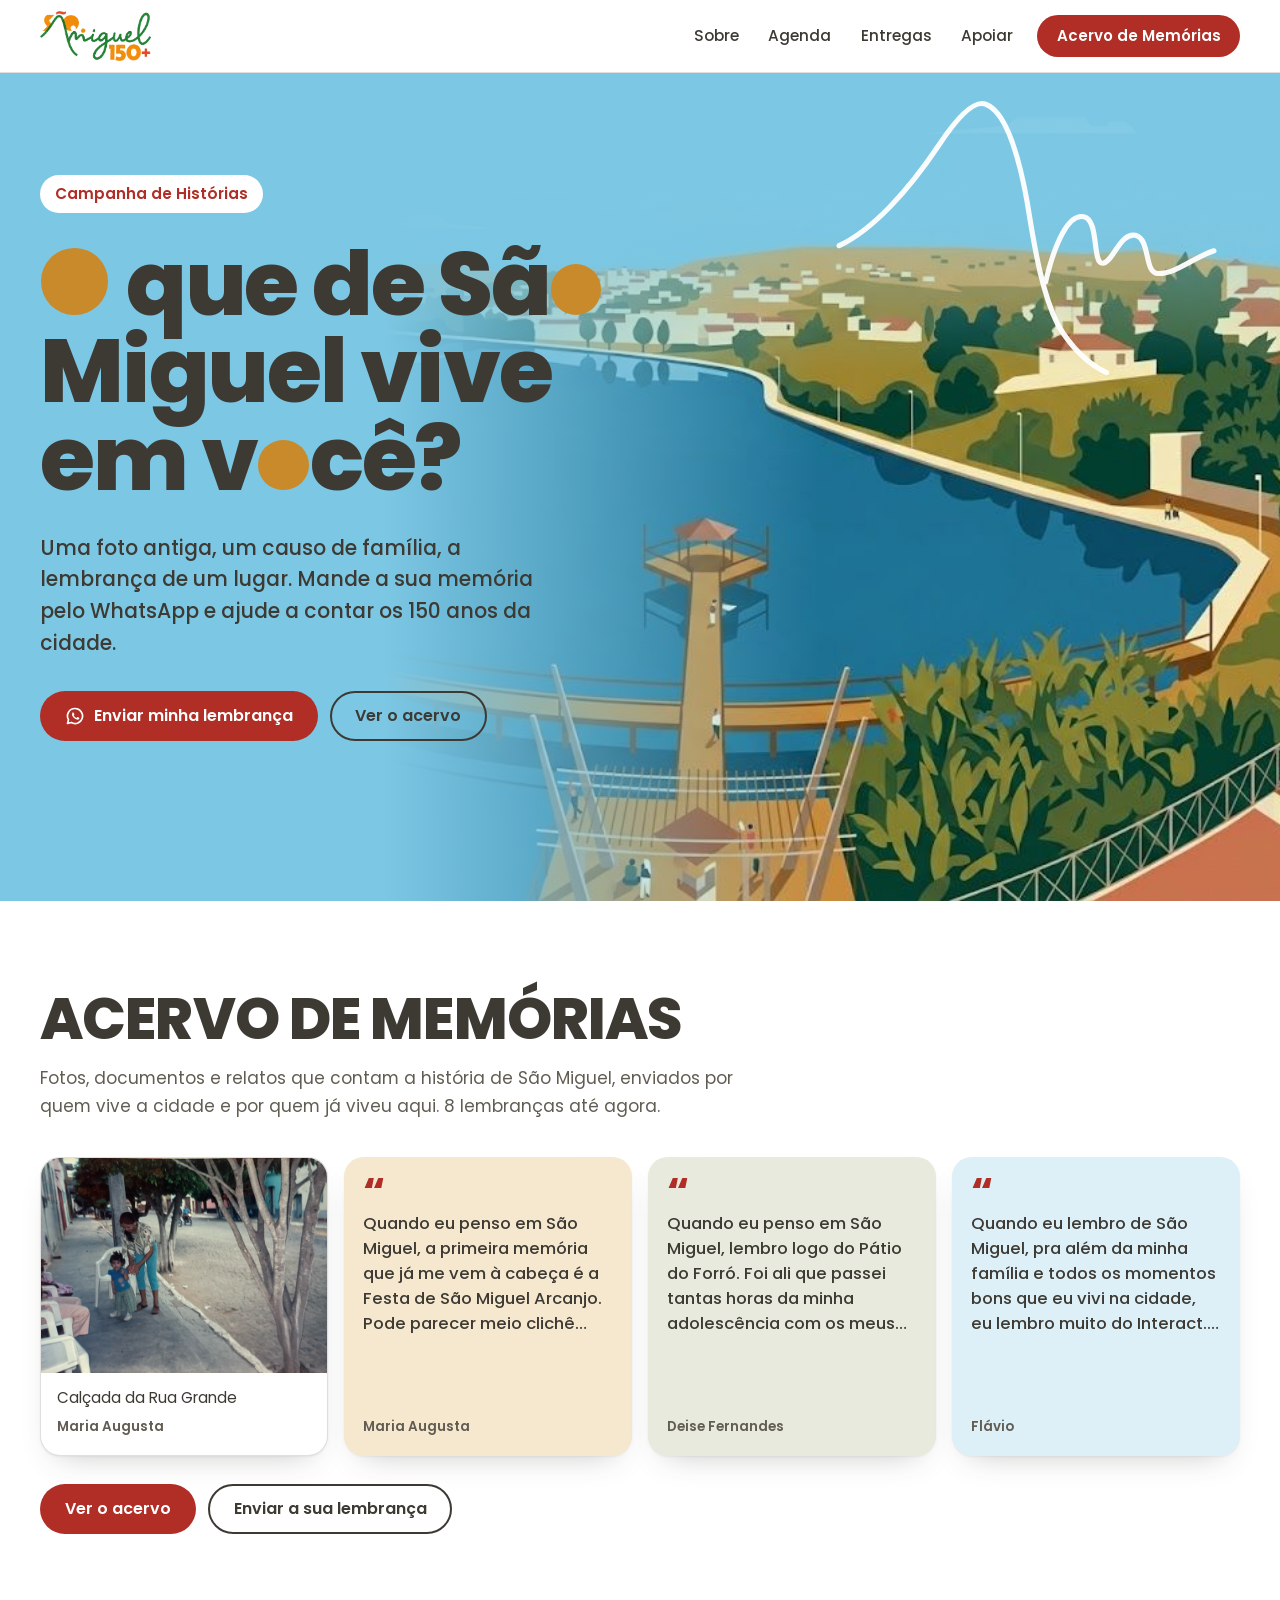
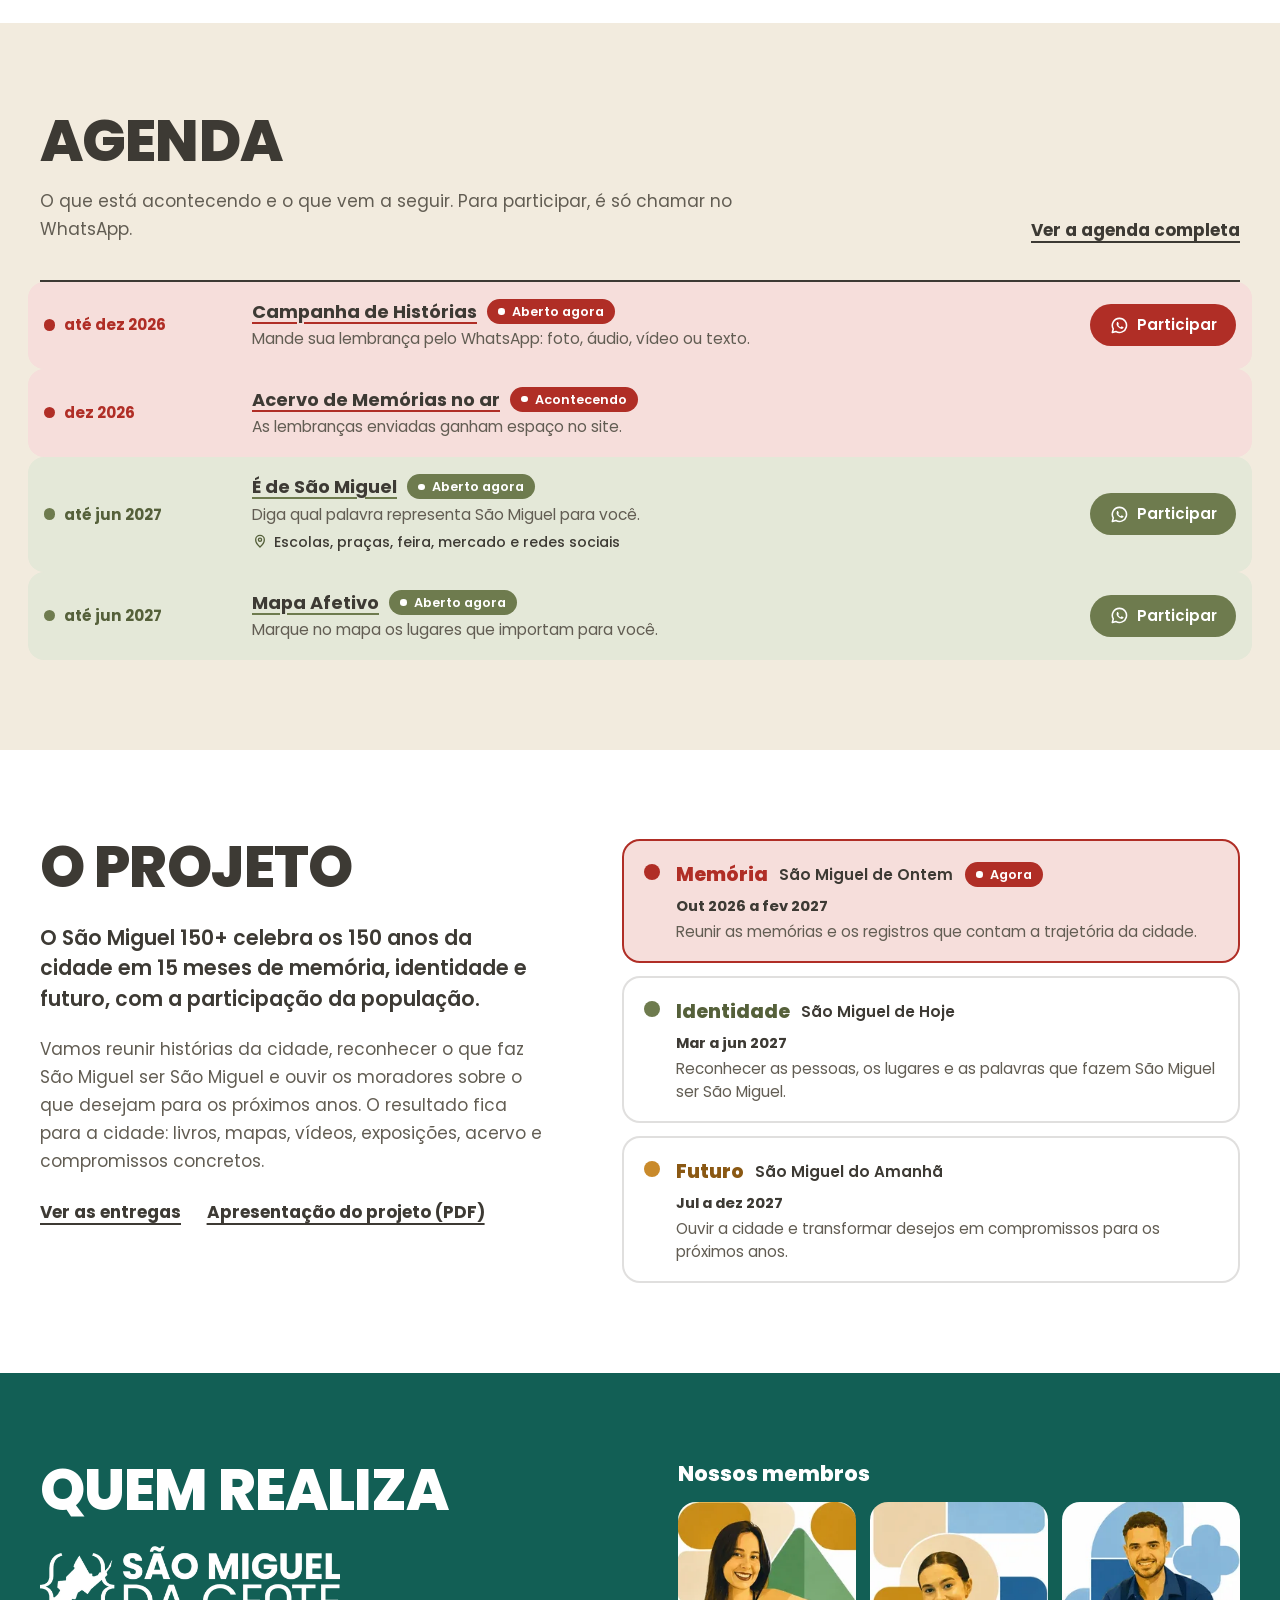
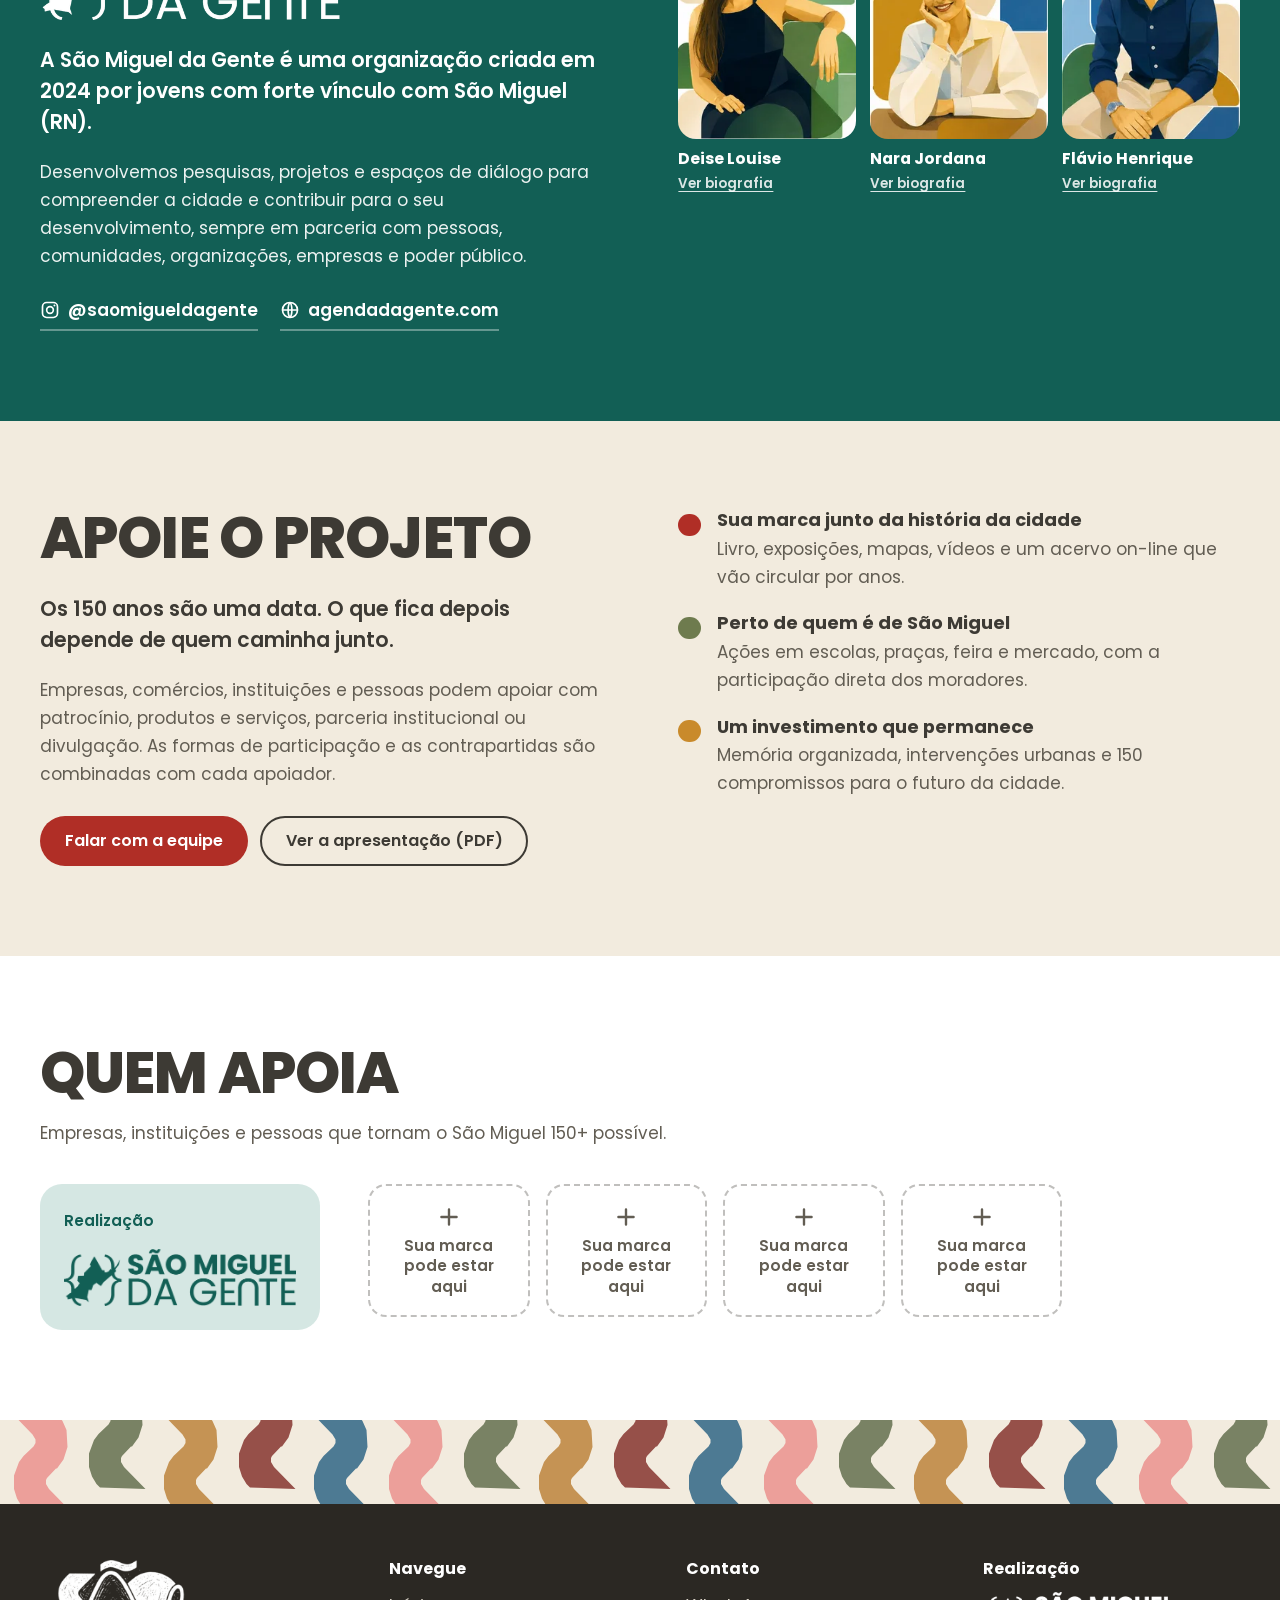
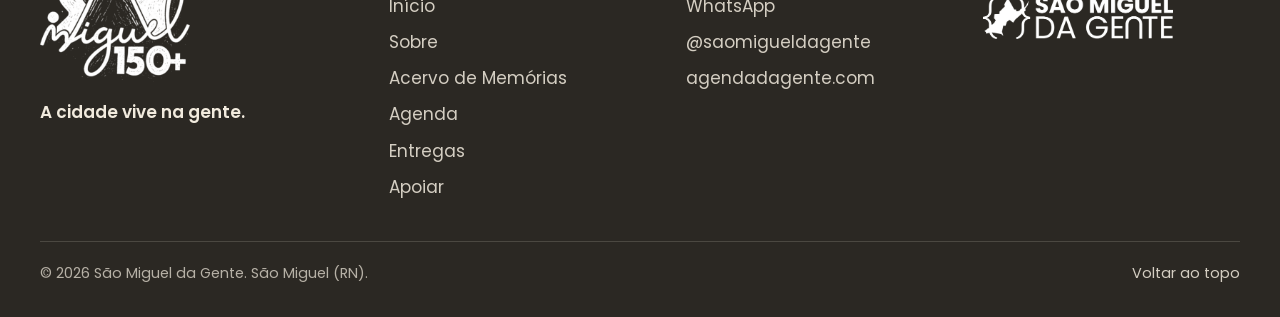
==== commit f42af3fe: "Endereço completo da imagem de prévia" ====
--- a/index.html
+++ b/index.html
@@ -10,7 +10,9 @@
 <meta property="og:site_name" content="São Miguel 150+">
 <meta property="og:title" content="São Miguel 150+ | A cidade vive na gente">
 <meta property="og:description" content="Memórias, agenda e entregas do São Miguel 150+, o projeto que celebra os 150 anos de São Miguel (RN) com a participação de quem vive a cidade.">
-<meta property="og:image" content="assets/compartilhar.jpg">
+<meta property="og:image" content="https://www.saomiguel150.com.br/assets/compartilhar.jpg">
+<meta property="og:image:width" content="1200">
+<meta property="og:image:height" content="630">
 <meta property="og:locale" content="pt_BR">
 <link rel="icon" href="favicon.ico" sizes="48x48">
 <link rel="icon" href="favicon.svg" type="image/svg+xml">
